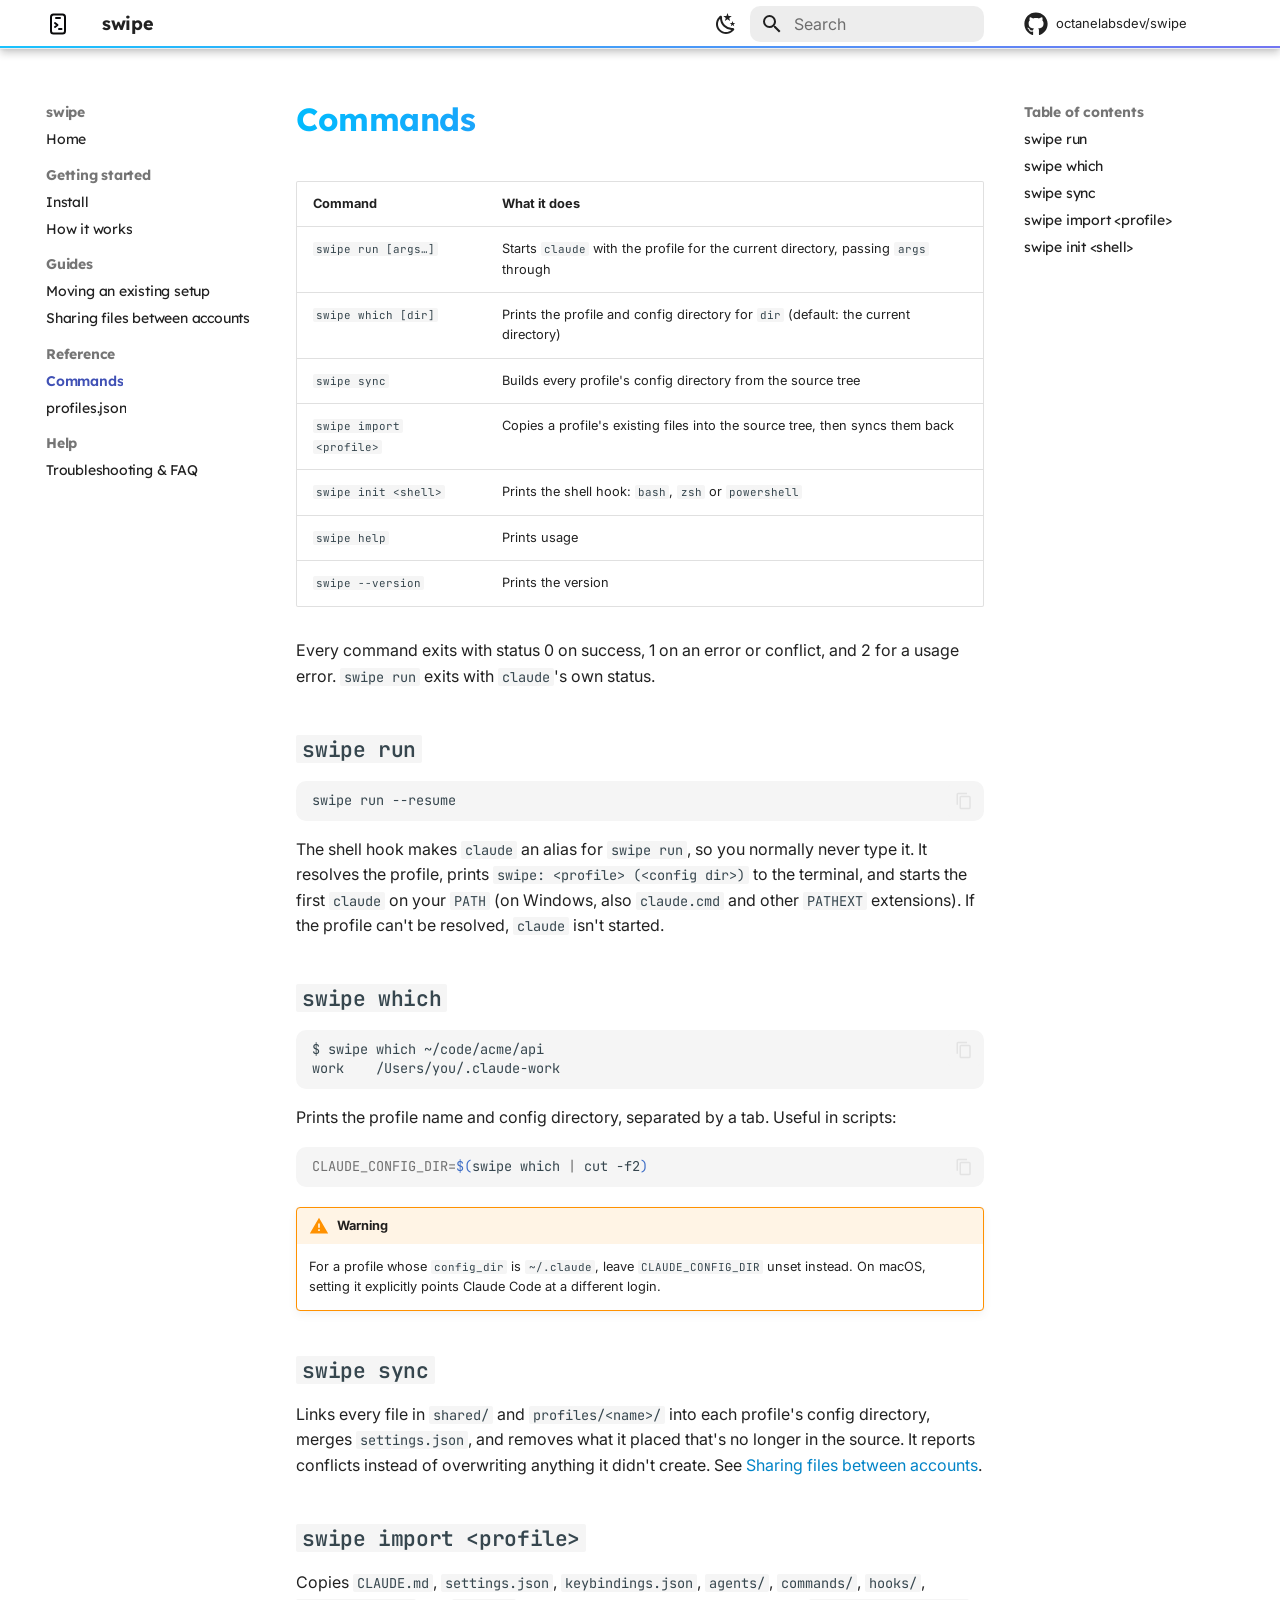
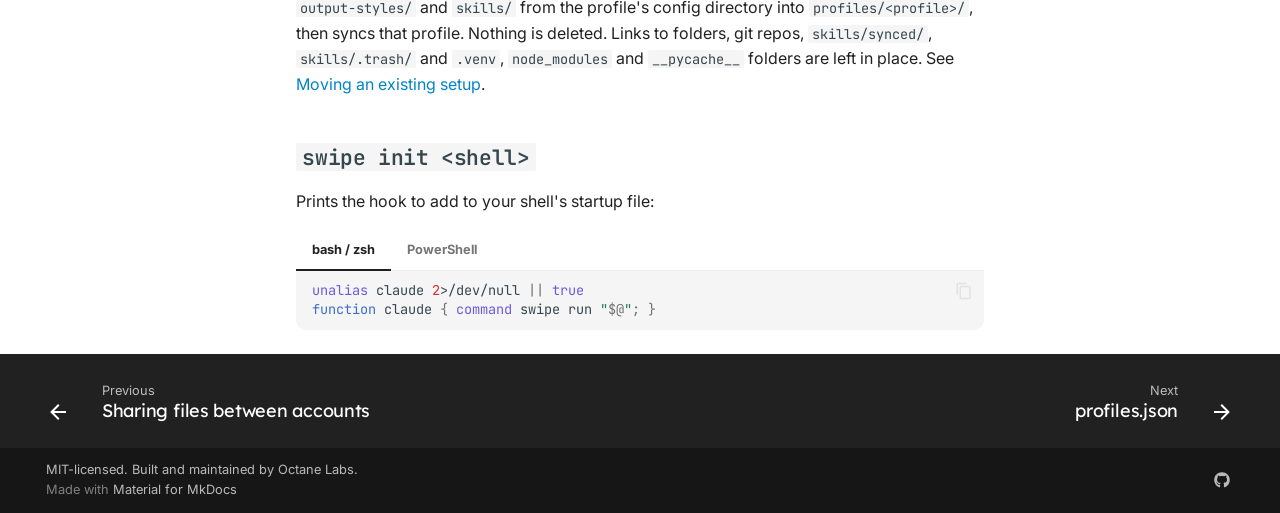
==== commands/index.html @ 8a5f4e54 "Deployed 5c23343 with MkDocs version: 1.6.1" ====
<!doctype html>
<html lang="en" class="no-js">
  <head>
    
      <meta charset="utf-8">
      <meta name="viewport" content="width=device-width,initial-scale=1">
      
        <meta name="description" content="Run Claude Code with the right account for every directory, and keep your commands, hooks and settings in one place. macOS, Linux and Windows.">
      
      
      
        <link rel="canonical" href="https://swipe.octanelabs.dev/commands/">
      
      
        <link rel="prev" href="../syncing/">
      
      
        <link rel="next" href="../configuration/">
      
      
        
      
      
      <link rel="icon" href="../assets/mark.svg">
      <meta name="generator" content="mkdocs-1.6.1, mkdocs-material-9.7.7">
    
    
      
        <title>Commands - swipe</title>
      
    
    
      <link rel="stylesheet" href="../assets/stylesheets/main.ec1eaa64.min.css">
      
        
        <link rel="stylesheet" href="../assets/stylesheets/palette.ab4e12ef.min.css">
      
      


    
    
      
    
    
      
        
        
        <link rel="preconnect" href="https://fonts.gstatic.com" crossorigin>
        <link rel="stylesheet" href="https://fonts.googleapis.com/css?family=Inter:300,300i,400,400i,700,700i%7CJetBrains+Mono:400,400i,700,700i&display=fallback">
        <style>:root{--md-text-font:"Inter";--md-code-font:"JetBrains Mono"}</style>
      
    
    
      <link rel="stylesheet" href="../stylesheets/syntax.css">
    
    <script>__md_scope=new URL("..",location),__md_hash=e=>[...e].reduce(((e,_)=>(e<<5)-e+_.charCodeAt(0)),0),__md_get=(e,_=localStorage,t=__md_scope)=>JSON.parse(_.getItem(t.pathname+"."+e)),__md_set=(e,_,t=localStorage,a=__md_scope)=>{try{t.setItem(a.pathname+"."+e,JSON.stringify(_))}catch(e){}}</script>
    
      

    
    
  </head>
  
  
    
    
      
    
    
    
    
    <body dir="ltr" data-md-color-scheme="default" data-md-color-primary="white" data-md-color-accent="cyan">
  
    
    <input class="md-toggle" data-md-toggle="drawer" type="checkbox" id="__drawer" autocomplete="off">
    <input class="md-toggle" data-md-toggle="search" type="checkbox" id="__search" autocomplete="off">
    <label class="md-overlay" for="__drawer"></label>
    <div data-md-component="skip">
      
        
        <a href="#commands" class="md-skip">
          Skip to content
        </a>
      
    </div>
    <div data-md-component="announce">
      
    </div>
    
    
      

  

<header class="md-header md-header--shadow" data-md-component="header">
  <nav class="md-header__inner md-grid" aria-label="Header">
    <a href=".." title="swipe" class="md-header__button md-logo" aria-label="swipe" data-md-component="logo">
      
  <img src="../assets/mark.svg" alt="logo">

    </a>
    <label class="md-header__button md-icon" for="__drawer">
      
      <svg xmlns="http://www.w3.org/2000/svg" viewBox="0 0 24 24"><path d="M3 6h18v2H3zm0 5h18v2H3zm0 5h18v2H3z"/></svg>
    </label>
    <div class="md-header__title" data-md-component="header-title">
      <div class="md-header__ellipsis">
        <div class="md-header__topic">
          <span class="md-ellipsis">
            swipe
          </span>
        </div>
        <div class="md-header__topic" data-md-component="header-topic">
          <span class="md-ellipsis">
            
              Commands
            
          </span>
        </div>
      </div>
    </div>
    
      
        <form class="md-header__option" data-md-component="palette">
  
    
    
    
    <input class="md-option" data-md-color-media="(prefers-color-scheme: light)" data-md-color-scheme="default" data-md-color-primary="white" data-md-color-accent="cyan"  aria-label="Switch to dark mode"  type="radio" name="__palette" id="__palette_0">
    
      <label class="md-header__button md-icon" title="Switch to dark mode" for="__palette_1" hidden>
        <svg xmlns="http://www.w3.org/2000/svg" viewBox="0 0 24 24"><path d="m17.75 4.09-2.53 1.94.91 3.06-2.63-1.81-2.63 1.81.91-3.06-2.53-1.94L12.44 4l1.06-3 1.06 3zm3.5 6.91-1.64 1.25.59 1.98-1.7-1.17-1.7 1.17.59-1.98L15.75 11l2.06-.05L18.5 9l.69 1.95zm-2.28 4.95c.83-.08 1.72 1.1 1.19 1.85-.32.45-.66.87-1.08 1.27C15.17 23 8.84 23 4.94 19.07c-3.91-3.9-3.91-10.24 0-14.14.4-.4.82-.76 1.27-1.08.75-.53 1.93.36 1.85 1.19-.27 2.86.69 5.83 2.89 8.02a9.96 9.96 0 0 0 8.02 2.89m-1.64 2.02a12.08 12.08 0 0 1-7.8-3.47c-2.17-2.19-3.33-5-3.49-7.82-2.81 3.14-2.7 7.96.31 10.98 3.02 3.01 7.84 3.12 10.98.31"/></svg>
      </label>
    
  
    
    
    
    <input class="md-option" data-md-color-media="(prefers-color-scheme: dark)" data-md-color-scheme="slate" data-md-color-primary="black" data-md-color-accent="cyan"  aria-label="Switch to light mode"  type="radio" name="__palette" id="__palette_1">
    
      <label class="md-header__button md-icon" title="Switch to light mode" for="__palette_0" hidden>
        <svg xmlns="http://www.w3.org/2000/svg" viewBox="0 0 24 24"><path d="M12 7a5 5 0 0 1 5 5 5 5 0 0 1-5 5 5 5 0 0 1-5-5 5 5 0 0 1 5-5m0 2a3 3 0 0 0-3 3 3 3 0 0 0 3 3 3 3 0 0 0 3-3 3 3 0 0 0-3-3m0-7 2.39 3.42C13.65 5.15 12.84 5 12 5s-1.65.15-2.39.42zM3.34 7l4.16-.35A7.2 7.2 0 0 0 5.94 8.5c-.44.74-.69 1.5-.83 2.29zm.02 10 1.76-3.77a7.131 7.131 0 0 0 2.38 4.14zM20.65 7l-1.77 3.79a7.02 7.02 0 0 0-2.38-4.15zm-.01 10-4.14.36c.59-.51 1.12-1.14 1.54-1.86.42-.73.69-1.5.83-2.29zM12 22l-2.41-3.44c.74.27 1.55.44 2.41.44.82 0 1.63-.17 2.37-.44z"/></svg>
      </label>
    
  
</form>
      
    
    
      <script>var palette=__md_get("__palette");if(palette&&palette.color){if("(prefers-color-scheme)"===palette.color.media){var media=matchMedia("(prefers-color-scheme: light)"),input=document.querySelector(media.matches?"[data-md-color-media='(prefers-color-scheme: light)']":"[data-md-color-media='(prefers-color-scheme: dark)']");palette.color.media=input.getAttribute("data-md-color-media"),palette.color.scheme=input.getAttribute("data-md-color-scheme"),palette.color.primary=input.getAttribute("data-md-color-primary"),palette.color.accent=input.getAttribute("data-md-color-accent")}for(var[key,value]of Object.entries(palette.color))document.body.setAttribute("data-md-color-"+key,value)}</script>
    
    
    
      
      
        <label class="md-header__button md-icon" for="__search">
          
          <svg xmlns="http://www.w3.org/2000/svg" viewBox="0 0 24 24"><path d="M9.5 3A6.5 6.5 0 0 1 16 9.5c0 1.61-.59 3.09-1.56 4.23l.27.27h.79l5 5-1.5 1.5-5-5v-.79l-.27-.27A6.52 6.52 0 0 1 9.5 16 6.5 6.5 0 0 1 3 9.5 6.5 6.5 0 0 1 9.5 3m0 2C7 5 5 7 5 9.5S7 14 9.5 14 14 12 14 9.5 12 5 9.5 5"/></svg>
        </label>
        <div class="md-search" data-md-component="search" role="dialog">
  <label class="md-search__overlay" for="__search"></label>
  <div class="md-search__inner" role="search">
    <form class="md-search__form" name="search">
      <input type="text" class="md-search__input" name="query" aria-label="Search" placeholder="Search" autocapitalize="off" autocorrect="off" autocomplete="off" spellcheck="false" data-md-component="search-query" required>
      <label class="md-search__icon md-icon" for="__search">
        
        <svg xmlns="http://www.w3.org/2000/svg" viewBox="0 0 24 24"><path d="M9.5 3A6.5 6.5 0 0 1 16 9.5c0 1.61-.59 3.09-1.56 4.23l.27.27h.79l5 5-1.5 1.5-5-5v-.79l-.27-.27A6.52 6.52 0 0 1 9.5 16 6.5 6.5 0 0 1 3 9.5 6.5 6.5 0 0 1 9.5 3m0 2C7 5 5 7 5 9.5S7 14 9.5 14 14 12 14 9.5 12 5 9.5 5"/></svg>
        
        <svg xmlns="http://www.w3.org/2000/svg" viewBox="0 0 24 24"><path d="M20 11v2H8l5.5 5.5-1.42 1.42L4.16 12l7.92-7.92L13.5 5.5 8 11z"/></svg>
      </label>
      <nav class="md-search__options" aria-label="Search">
        
        <button type="reset" class="md-search__icon md-icon" title="Clear" aria-label="Clear" tabindex="-1">
          
          <svg xmlns="http://www.w3.org/2000/svg" viewBox="0 0 24 24"><path d="M19 6.41 17.59 5 12 10.59 6.41 5 5 6.41 10.59 12 5 17.59 6.41 19 12 13.41 17.59 19 19 17.59 13.41 12z"/></svg>
        </button>
      </nav>
      
        <div class="md-search__suggest" data-md-component="search-suggest"></div>
      
    </form>
    <div class="md-search__output">
      <div class="md-search__scrollwrap" tabindex="0" data-md-scrollfix>
        <div class="md-search-result" data-md-component="search-result">
          <div class="md-search-result__meta">
            Initializing search
          </div>
          <ol class="md-search-result__list" role="presentation"></ol>
        </div>
      </div>
    </div>
  </div>
</div>
      
    
    
      <div class="md-header__source">
        <a href="https://github.com/octanelabsdev/swipe" title="Go to repository" class="md-source" data-md-component="source">
  <div class="md-source__icon md-icon">
    
    <svg xmlns="http://www.w3.org/2000/svg" viewBox="0 0 512 512"><!--! Font Awesome Free 7.1.0 by @fontawesome - https://fontawesome.com License - https://fontawesome.com/license/free (Icons: CC BY 4.0, Fonts: SIL OFL 1.1, Code: MIT License) Copyright 2025 Fonticons, Inc.--><path d="M173.9 397.4c0 2-2.3 3.6-5.2 3.6-3.3.3-5.6-1.3-5.6-3.6 0-2 2.3-3.6 5.2-3.6 3-.3 5.6 1.3 5.6 3.6m-31.1-4.5c-.7 2 1.3 4.3 4.3 4.9 2.6 1 5.6 0 6.2-2s-1.3-4.3-4.3-5.2c-2.6-.7-5.5.3-6.2 2.3m44.2-1.7c-2.9.7-4.9 2.6-4.6 4.9.3 2 2.9 3.3 5.9 2.6 2.9-.7 4.9-2.6 4.6-4.6-.3-1.9-3-3.2-5.9-2.9M252.8 8C114.1 8 8 113.3 8 252c0 110.9 69.8 205.8 169.5 239.2 12.8 2.3 17.3-5.6 17.3-12.1 0-6.2-.3-40.4-.3-61.4 0 0-70 15-84.7-29.8 0 0-11.4-29.1-27.8-36.6 0 0-22.9-15.7 1.6-15.4 0 0 24.9 2 38.6 25.8 21.9 38.6 58.6 27.5 72.9 20.9 2.3-16 8.8-27.1 16-33.7-55.9-6.2-112.3-14.3-112.3-110.5 0-27.5 7.6-41.3 23.6-58.9-2.6-6.5-11.1-33.3 2.6-67.9 20.9-6.5 69 27 69 27 20-5.6 41.5-8.5 62.8-8.5s42.8 2.9 62.8 8.5c0 0 48.1-33.6 69-27 13.7 34.7 5.2 61.4 2.6 67.9 16 17.7 25.8 31.5 25.8 58.9 0 96.5-58.9 104.2-114.8 110.5 9.2 7.9 17 22.9 17 46.4 0 33.7-.3 75.4-.3 83.6 0 6.5 4.6 14.4 17.3 12.1C436.2 457.8 504 362.9 504 252 504 113.3 391.5 8 252.8 8M105.2 352.9c-1.3 1-1 3.3.7 5.2 1.6 1.6 3.9 2.3 5.2 1 1.3-1 1-3.3-.7-5.2-1.6-1.6-3.9-2.3-5.2-1m-10.8-8.1c-.7 1.3.3 2.9 2.3 3.9 1.6 1 3.6.7 4.3-.7.7-1.3-.3-2.9-2.3-3.9-2-.6-3.6-.3-4.3.7m32.4 35.6c-1.6 1.3-1 4.3 1.3 6.2 2.3 2.3 5.2 2.6 6.5 1 1.3-1.3.7-4.3-1.3-6.2-2.2-2.3-5.2-2.6-6.5-1m-11.4-14.7c-1.6 1-1.6 3.6 0 5.9s4.3 3.3 5.6 2.3c1.6-1.3 1.6-3.9 0-6.2-1.4-2.3-4-3.3-5.6-2"/></svg>
  </div>
  <div class="md-source__repository">
    octanelabsdev/swipe
  </div>
</a>
      </div>
    
  </nav>
  
</header>
    
    <div class="md-container" data-md-component="container">
      
      
        
          
        
      
      <main class="md-main" data-md-component="main">
        <div class="md-main__inner md-grid">
          
            
              
              <div class="md-sidebar md-sidebar--primary" data-md-component="sidebar" data-md-type="navigation" >
                <div class="md-sidebar__scrollwrap">
                  <div class="md-sidebar__inner">
                    



<nav class="md-nav md-nav--primary" aria-label="Navigation" data-md-level="0">
  <label class="md-nav__title" for="__drawer">
    <a href=".." title="swipe" class="md-nav__button md-logo" aria-label="swipe" data-md-component="logo">
      
  <img src="../assets/mark.svg" alt="logo">

    </a>
    swipe
  </label>
  
    <div class="md-nav__source">
      <a href="https://github.com/octanelabsdev/swipe" title="Go to repository" class="md-source" data-md-component="source">
  <div class="md-source__icon md-icon">
    
    <svg xmlns="http://www.w3.org/2000/svg" viewBox="0 0 512 512"><!--! Font Awesome Free 7.1.0 by @fontawesome - https://fontawesome.com License - https://fontawesome.com/license/free (Icons: CC BY 4.0, Fonts: SIL OFL 1.1, Code: MIT License) Copyright 2025 Fonticons, Inc.--><path d="M173.9 397.4c0 2-2.3 3.6-5.2 3.6-3.3.3-5.6-1.3-5.6-3.6 0-2 2.3-3.6 5.2-3.6 3-.3 5.6 1.3 5.6 3.6m-31.1-4.5c-.7 2 1.3 4.3 4.3 4.9 2.6 1 5.6 0 6.2-2s-1.3-4.3-4.3-5.2c-2.6-.7-5.5.3-6.2 2.3m44.2-1.7c-2.9.7-4.9 2.6-4.6 4.9.3 2 2.9 3.3 5.9 2.6 2.9-.7 4.9-2.6 4.6-4.6-.3-1.9-3-3.2-5.9-2.9M252.8 8C114.1 8 8 113.3 8 252c0 110.9 69.8 205.8 169.5 239.2 12.8 2.3 17.3-5.6 17.3-12.1 0-6.2-.3-40.4-.3-61.4 0 0-70 15-84.7-29.8 0 0-11.4-29.1-27.8-36.6 0 0-22.9-15.7 1.6-15.4 0 0 24.9 2 38.6 25.8 21.9 38.6 58.6 27.5 72.9 20.9 2.3-16 8.8-27.1 16-33.7-55.9-6.2-112.3-14.3-112.3-110.5 0-27.5 7.6-41.3 23.6-58.9-2.6-6.5-11.1-33.3 2.6-67.9 20.9-6.5 69 27 69 27 20-5.6 41.5-8.5 62.8-8.5s42.8 2.9 62.8 8.5c0 0 48.1-33.6 69-27 13.7 34.7 5.2 61.4 2.6 67.9 16 17.7 25.8 31.5 25.8 58.9 0 96.5-58.9 104.2-114.8 110.5 9.2 7.9 17 22.9 17 46.4 0 33.7-.3 75.4-.3 83.6 0 6.5 4.6 14.4 17.3 12.1C436.2 457.8 504 362.9 504 252 504 113.3 391.5 8 252.8 8M105.2 352.9c-1.3 1-1 3.3.7 5.2 1.6 1.6 3.9 2.3 5.2 1 1.3-1 1-3.3-.7-5.2-1.6-1.6-3.9-2.3-5.2-1m-10.8-8.1c-.7 1.3.3 2.9 2.3 3.9 1.6 1 3.6.7 4.3-.7.7-1.3-.3-2.9-2.3-3.9-2-.6-3.6-.3-4.3.7m32.4 35.6c-1.6 1.3-1 4.3 1.3 6.2 2.3 2.3 5.2 2.6 6.5 1 1.3-1.3.7-4.3-1.3-6.2-2.2-2.3-5.2-2.6-6.5-1m-11.4-14.7c-1.6 1-1.6 3.6 0 5.9s4.3 3.3 5.6 2.3c1.6-1.3 1.6-3.9 0-6.2-1.4-2.3-4-3.3-5.6-2"/></svg>
  </div>
  <div class="md-source__repository">
    octanelabsdev/swipe
  </div>
</a>
    </div>
  
  <ul class="md-nav__list" data-md-scrollfix>
    
      
      
  
  
  
  
    <li class="md-nav__item">
      <a href=".." class="md-nav__link">
        
  
  
  <span class="md-ellipsis">
    
  
    Home
  

    
  </span>
  
  

      </a>
    </li>
  

    
      
      
  
  
  
  
    
    
    
    
      
        
        
      
    
    
    <li class="md-nav__item md-nav__item--section md-nav__item--nested">
      
        
        
        <input class="md-nav__toggle md-toggle " type="checkbox" id="__nav_2" >
        
          
          <label class="md-nav__link" for="__nav_2" id="__nav_2_label" tabindex="">
            
  
  
  <span class="md-ellipsis">
    
  
    Getting started
  

    
  </span>
  
  

            <span class="md-nav__icon md-icon"></span>
          </label>
        
        <nav class="md-nav" data-md-level="1" aria-labelledby="__nav_2_label" aria-expanded="false">
          <label class="md-nav__title" for="__nav_2">
            <span class="md-nav__icon md-icon"></span>
            
  
    Getting started
  

          </label>
          <ul class="md-nav__list" data-md-scrollfix>
            
              
                
  
  
  
  
    <li class="md-nav__item">
      <a href="../install/" class="md-nav__link">
        
  
  
  <span class="md-ellipsis">
    
  
    Install
  

    
  </span>
  
  

      </a>
    </li>
  

              
            
              
                
  
  
  
  
    <li class="md-nav__item">
      <a href="../concepts/" class="md-nav__link">
        
  
  
  <span class="md-ellipsis">
    
  
    How it works
  

    
  </span>
  
  

      </a>
    </li>
  

              
            
          </ul>
        </nav>
      
    </li>
  

    
      
      
  
  
  
  
    
    
    
    
      
        
        
      
    
    
    <li class="md-nav__item md-nav__item--section md-nav__item--nested">
      
        
        
        <input class="md-nav__toggle md-toggle " type="checkbox" id="__nav_3" >
        
          
          <label class="md-nav__link" for="__nav_3" id="__nav_3_label" tabindex="">
            
  
  
  <span class="md-ellipsis">
    
  
    Guides
  

    
  </span>
  
  

            <span class="md-nav__icon md-icon"></span>
          </label>
        
        <nav class="md-nav" data-md-level="1" aria-labelledby="__nav_3_label" aria-expanded="false">
          <label class="md-nav__title" for="__nav_3">
            <span class="md-nav__icon md-icon"></span>
            
  
    Guides
  

          </label>
          <ul class="md-nav__list" data-md-scrollfix>
            
              
                
  
  
  
  
    <li class="md-nav__item">
      <a href="../migrating/" class="md-nav__link">
        
  
  
  <span class="md-ellipsis">
    
  
    Moving an existing setup
  

    
  </span>
  
  

      </a>
    </li>
  

              
            
              
                
  
  
  
  
    <li class="md-nav__item">
      <a href="../syncing/" class="md-nav__link">
        
  
  
  <span class="md-ellipsis">
    
  
    Sharing files between accounts
  

    
  </span>
  
  

      </a>
    </li>
  

              
            
          </ul>
        </nav>
      
    </li>
  

    
      
      
  
  
    
  
  
  
    
    
    
    
      
        
        
      
    
    
    <li class="md-nav__item md-nav__item--active md-nav__item--section md-nav__item--nested">
      
        
        
        <input class="md-nav__toggle md-toggle " type="checkbox" id="__nav_4" checked>
        
          
          <label class="md-nav__link" for="__nav_4" id="__nav_4_label" tabindex="">
            
  
  
  <span class="md-ellipsis">
    
  
    Reference
  

    
  </span>
  
  

            <span class="md-nav__icon md-icon"></span>
          </label>
        
        <nav class="md-nav" data-md-level="1" aria-labelledby="__nav_4_label" aria-expanded="true">
          <label class="md-nav__title" for="__nav_4">
            <span class="md-nav__icon md-icon"></span>
            
  
    Reference
  

          </label>
          <ul class="md-nav__list" data-md-scrollfix>
            
              
                
  
  
    
  
  
  
    <li class="md-nav__item md-nav__item--active">
      
      <input class="md-nav__toggle md-toggle" type="checkbox" id="__toc">
      
      
        
      
      
        <label class="md-nav__link md-nav__link--active" for="__toc">
          
  
  
  <span class="md-ellipsis">
    
  
    Commands
  

    
  </span>
  
  

          <span class="md-nav__icon md-icon"></span>
        </label>
      
      <a href="./" class="md-nav__link md-nav__link--active">
        
  
  
  <span class="md-ellipsis">
    
  
    Commands
  

    
  </span>
  
  

      </a>
      
        

<nav class="md-nav md-nav--secondary" aria-label="Table of contents">
  
  
  
    
  
  
    <label class="md-nav__title" for="__toc">
      <span class="md-nav__icon md-icon"></span>
      Table of contents
    </label>
    <ul class="md-nav__list" data-md-component="toc" data-md-scrollfix>
      
        <li class="md-nav__item">
  <a href="#swipe-run" class="md-nav__link">
    <span class="md-ellipsis">
      
        swipe run
      
    </span>
  </a>
  
</li>
      
        <li class="md-nav__item">
  <a href="#swipe-which" class="md-nav__link">
    <span class="md-ellipsis">
      
        swipe which
      
    </span>
  </a>
  
</li>
      
        <li class="md-nav__item">
  <a href="#swipe-sync" class="md-nav__link">
    <span class="md-ellipsis">
      
        swipe sync
      
    </span>
  </a>
  
</li>
      
        <li class="md-nav__item">
  <a href="#swipe-import-profile" class="md-nav__link">
    <span class="md-ellipsis">
      
        swipe import &lt;profile&gt;
      
    </span>
  </a>
  
</li>
      
        <li class="md-nav__item">
  <a href="#swipe-init-shell" class="md-nav__link">
    <span class="md-ellipsis">
      
        swipe init &lt;shell&gt;
      
    </span>
  </a>
  
</li>
      
    </ul>
  
</nav>
      
    </li>
  

              
            
              
                
  
  
  
  
    <li class="md-nav__item">
      <a href="../configuration/" class="md-nav__link">
        
  
  
  <span class="md-ellipsis">
    
  
    profiles.json
  

    
  </span>
  
  

      </a>
    </li>
  

              
            
          </ul>
        </nav>
      
    </li>
  

    
      
      
  
  
  
  
    
    
    
    
      
        
        
      
    
    
    <li class="md-nav__item md-nav__item--section md-nav__item--nested">
      
        
        
        <input class="md-nav__toggle md-toggle " type="checkbox" id="__nav_5" >
        
          
          <label class="md-nav__link" for="__nav_5" id="__nav_5_label" tabindex="">
            
  
  
  <span class="md-ellipsis">
    
  
    Help
  

    
  </span>
  
  

            <span class="md-nav__icon md-icon"></span>
          </label>
        
        <nav class="md-nav" data-md-level="1" aria-labelledby="__nav_5_label" aria-expanded="false">
          <label class="md-nav__title" for="__nav_5">
            <span class="md-nav__icon md-icon"></span>
            
  
    Help
  

          </label>
          <ul class="md-nav__list" data-md-scrollfix>
            
              
                
  
  
  
  
    <li class="md-nav__item">
      <a href="../troubleshooting/" class="md-nav__link">
        
  
  
  <span class="md-ellipsis">
    
  
    Troubleshooting & FAQ
  

    
  </span>
  
  

      </a>
    </li>
  

              
            
          </ul>
        </nav>
      
    </li>
  

    
  </ul>
</nav>
                  </div>
                </div>
              </div>
            
            
              
              <div class="md-sidebar md-sidebar--secondary" data-md-component="sidebar" data-md-type="toc" >
                <div class="md-sidebar__scrollwrap">
                  <div class="md-sidebar__inner">
                    

<nav class="md-nav md-nav--secondary" aria-label="Table of contents">
  
  
  
    
  
  
    <label class="md-nav__title" for="__toc">
      <span class="md-nav__icon md-icon"></span>
      Table of contents
    </label>
    <ul class="md-nav__list" data-md-component="toc" data-md-scrollfix>
      
        <li class="md-nav__item">
  <a href="#swipe-run" class="md-nav__link">
    <span class="md-ellipsis">
      
        swipe run
      
    </span>
  </a>
  
</li>
      
        <li class="md-nav__item">
  <a href="#swipe-which" class="md-nav__link">
    <span class="md-ellipsis">
      
        swipe which
      
    </span>
  </a>
  
</li>
      
        <li class="md-nav__item">
  <a href="#swipe-sync" class="md-nav__link">
    <span class="md-ellipsis">
      
        swipe sync
      
    </span>
  </a>
  
</li>
      
        <li class="md-nav__item">
  <a href="#swipe-import-profile" class="md-nav__link">
    <span class="md-ellipsis">
      
        swipe import &lt;profile&gt;
      
    </span>
  </a>
  
</li>
      
        <li class="md-nav__item">
  <a href="#swipe-init-shell" class="md-nav__link">
    <span class="md-ellipsis">
      
        swipe init &lt;shell&gt;
      
    </span>
  </a>
  
</li>
      
    </ul>
  
</nav>
                  </div>
                </div>
              </div>
            
          
          
            <div class="md-content" data-md-component="content">
              
              <article class="md-content__inner md-typeset">
                
                  


  
  


<h1 id="commands">Commands<a class="headerlink" href="#commands" title="Permanent link">&para;</a></h1>
<table>
<thead>
<tr>
<th>Command</th>
<th>What it does</th>
</tr>
</thead>
<tbody>
<tr>
<td><code>swipe run [args…]</code></td>
<td>Starts <code>claude</code> with the profile for the current directory, passing <code>args</code> through</td>
</tr>
<tr>
<td><code>swipe which [dir]</code></td>
<td>Prints the profile and config directory for <code>dir</code> (default: the current directory)</td>
</tr>
<tr>
<td><code>swipe sync</code></td>
<td>Builds every profile's config directory from the source tree</td>
</tr>
<tr>
<td><code>swipe import &lt;profile&gt;</code></td>
<td>Copies a profile's existing files into the source tree, then syncs them back</td>
</tr>
<tr>
<td><code>swipe init &lt;shell&gt;</code></td>
<td>Prints the shell hook: <code>bash</code>, <code>zsh</code> or <code>powershell</code></td>
</tr>
<tr>
<td><code>swipe help</code></td>
<td>Prints usage</td>
</tr>
<tr>
<td><code>swipe --version</code></td>
<td>Prints the version</td>
</tr>
</tbody>
</table>
<p>Every command exits with status 0 on success, 1 on an error or conflict, and 2 for a usage error.
<code>swipe run</code> exits with <code>claude</code>'s own status.</p>
<h2 id="swipe-run"><code>swipe run</code><a class="headerlink" href="#swipe-run" title="Permanent link">&para;</a></h2>
<div class="highlight"><pre><span></span><code><a id="__codelineno-0-1" name="__codelineno-0-1" href="#__codelineno-0-1"></a>swipe<span class="w"> </span>run<span class="w"> </span>--resume
</code></pre></div>
<p>The shell hook makes <code>claude</code> an alias for <code>swipe run</code>, so you normally never type it. It resolves
the profile, prints <code>swipe: &lt;profile&gt; (&lt;config dir&gt;)</code> to the terminal, and starts the first
<code>claude</code> on your <code>PATH</code> (on Windows, also <code>claude.cmd</code> and other <code>PATHEXT</code> extensions). If the
profile can't be resolved, <code>claude</code> isn't started.</p>
<h2 id="swipe-which"><code>swipe which</code><a class="headerlink" href="#swipe-which" title="Permanent link">&para;</a></h2>
<div class="highlight"><pre><span></span><code><a id="__codelineno-1-1" name="__codelineno-1-1" href="#__codelineno-1-1"></a>$<span class="w"> </span>swipe<span class="w"> </span>which<span class="w"> </span>~/code/acme/api
<a id="__codelineno-1-2" name="__codelineno-1-2" href="#__codelineno-1-2"></a>work<span class="w">    </span>/Users/you/.claude-work
</code></pre></div>
<p>Prints the profile name and config directory, separated by a tab. Useful in scripts:</p>
<div class="highlight"><pre><span></span><code><a id="__codelineno-2-1" name="__codelineno-2-1" href="#__codelineno-2-1"></a><span class="nv">CLAUDE_CONFIG_DIR</span><span class="o">=</span><span class="k">$(</span>swipe<span class="w"> </span>which<span class="w"> </span><span class="p">|</span><span class="w"> </span>cut<span class="w"> </span>-f2<span class="k">)</span>
</code></pre></div>
<div class="admonition warning">
<p class="admonition-title">Warning</p>
<p>For a profile whose <code>config_dir</code> is <code>~/.claude</code>, leave <code>CLAUDE_CONFIG_DIR</code> unset instead. On
macOS, setting it explicitly points Claude Code at a different login.</p>
</div>
<h2 id="swipe-sync"><code>swipe sync</code><a class="headerlink" href="#swipe-sync" title="Permanent link">&para;</a></h2>
<p>Links every file in <code>shared/</code> and <code>profiles/&lt;name&gt;/</code> into each profile's config directory, merges
<code>settings.json</code>, and removes what it placed that's no longer in the source. It reports conflicts
instead of overwriting anything it didn't create. See <a href="../syncing/">Sharing files between accounts</a>.</p>
<h2 id="swipe-import-profile"><code>swipe import &lt;profile&gt;</code><a class="headerlink" href="#swipe-import-profile" title="Permanent link">&para;</a></h2>
<p>Copies <code>CLAUDE.md</code>, <code>settings.json</code>, <code>keybindings.json</code>, <code>agents/</code>, <code>commands/</code>, <code>hooks/</code>,
<code>output-styles/</code> and <code>skills/</code> from the profile's config directory into <code>profiles/&lt;profile&gt;/</code>, then
syncs that profile. Nothing is deleted. Links to folders, git repos, <code>skills/synced/</code>,
<code>skills/.trash/</code> and <code>.venv</code>, <code>node_modules</code> and <code>__pycache__</code> folders are left in place. See
<a href="../migrating/">Moving an existing setup</a>.</p>
<h2 id="swipe-init-shell"><code>swipe init &lt;shell&gt;</code><a class="headerlink" href="#swipe-init-shell" title="Permanent link">&para;</a></h2>
<p>Prints the hook to add to your shell's startup file:</p>
<div class="tabbed-set tabbed-alternate" data-tabs="1:2"><input checked="checked" id="__tabbed_1_1" name="__tabbed_1" type="radio" /><input id="__tabbed_1_2" name="__tabbed_1" type="radio" /><div class="tabbed-labels"><label for="__tabbed_1_1">bash / zsh</label><label for="__tabbed_1_2">PowerShell</label></div>
<div class="tabbed-content">
<div class="tabbed-block">
<div class="highlight"><pre><span></span><code><a id="__codelineno-3-1" name="__codelineno-3-1" href="#__codelineno-3-1"></a><span class="nb">unalias</span><span class="w"> </span>claude<span class="w"> </span><span class="m">2</span>&gt;/dev/null<span class="w"> </span><span class="o">||</span><span class="w"> </span><span class="nb">true</span>
<a id="__codelineno-3-2" name="__codelineno-3-2" href="#__codelineno-3-2"></a><span class="k">function</span><span class="w"> </span>claude<span class="w"> </span><span class="o">{</span><span class="w"> </span><span class="nb">command</span><span class="w"> </span>swipe<span class="w"> </span>run<span class="w"> </span><span class="s2">"</span><span class="nv">$@</span><span class="s2">"</span><span class="p">;</span><span class="w"> </span><span class="o">}</span>
</code></pre></div>
</div>
<div class="tabbed-block">
<div class="highlight"><pre><span></span><code><a id="__codelineno-4-1" name="__codelineno-4-1" href="#__codelineno-4-1"></a><span class="nb">Remove-Item</span> <span class="k">Alias</span><span class="p">:</span><span class="n">claude</span> <span class="n">-ErrorAction</span> <span class="n">SilentlyContinue</span>
<a id="__codelineno-4-2" name="__codelineno-4-2" href="#__codelineno-4-2"></a><span class="k">function</span> <span class="n">claude</span> <span class="p">{</span> <span class="n">swipe</span> <span class="n">run</span> <span class="nv">@args</span> <span class="p">}</span>
</code></pre></div>
</div>
</div>
</div>












                
              </article>
            </div>
          
          
  <script>var tabs=__md_get("__tabs");if(Array.isArray(tabs))e:for(var set of document.querySelectorAll(".tabbed-set")){var labels=set.querySelector(".tabbed-labels");for(var tab of tabs)for(var label of labels.getElementsByTagName("label"))if(label.innerText.trim()===tab){var input=document.getElementById(label.htmlFor);input.checked=!0;continue e}}</script>

<script>var target=document.getElementById(location.hash.slice(1));target&&target.name&&(target.checked=target.name.startsWith("__tabbed_"))</script>
        </div>
        
          <button type="button" class="md-top md-icon" data-md-component="top" hidden>
  
  <svg xmlns="http://www.w3.org/2000/svg" viewBox="0 0 24 24"><path d="M13 20h-2V8l-5.5 5.5-1.42-1.42L12 4.16l7.92 7.92-1.42 1.42L13 8z"/></svg>
  Back to top
</button>
        
      </main>
      
        <footer class="md-footer">
  
    
      
      <nav class="md-footer__inner md-grid" aria-label="Footer" >
        
          
          <a href="../syncing/" class="md-footer__link md-footer__link--prev" aria-label="Previous: Sharing files between accounts">
            <div class="md-footer__button md-icon">
              
              <svg xmlns="http://www.w3.org/2000/svg" viewBox="0 0 24 24"><path d="M20 11v2H8l5.5 5.5-1.42 1.42L4.16 12l7.92-7.92L13.5 5.5 8 11z"/></svg>
            </div>
            <div class="md-footer__title">
              <span class="md-footer__direction">
                Previous
              </span>
              <div class="md-ellipsis">
                Sharing files between accounts
              </div>
            </div>
          </a>
        
        
          
          <a href="../configuration/" class="md-footer__link md-footer__link--next" aria-label="Next: profiles.json">
            <div class="md-footer__title">
              <span class="md-footer__direction">
                Next
              </span>
              <div class="md-ellipsis">
                profiles.json
              </div>
            </div>
            <div class="md-footer__button md-icon">
              
              <svg xmlns="http://www.w3.org/2000/svg" viewBox="0 0 24 24"><path d="M4 11v2h12l-5.5 5.5 1.42 1.42L19.84 12l-7.92-7.92L10.5 5.5 16 11z"/></svg>
            </div>
          </a>
        
      </nav>
    
  
  <div class="md-footer-meta md-typeset">
    <div class="md-footer-meta__inner md-grid">
      <div class="md-copyright">
  
    <div class="md-copyright__highlight">
      MIT-licensed. Built and maintained by Octane Labs.
    </div>
  
  
    Made with
    <a href="https://squidfunk.github.io/mkdocs-material/" target="_blank" rel="noopener">
      Material for MkDocs
    </a>
  
</div>
      
        
<div class="md-social">
  
    
    
    
    
      
      
    
    <a href="https://github.com/octanelabsdev/swipe" target="_blank" rel="noopener" title="github.com" class="md-social__link">
      <svg xmlns="http://www.w3.org/2000/svg" viewBox="0 0 512 512"><!--! Font Awesome Free 7.1.0 by @fontawesome - https://fontawesome.com License - https://fontawesome.com/license/free (Icons: CC BY 4.0, Fonts: SIL OFL 1.1, Code: MIT License) Copyright 2025 Fonticons, Inc.--><path d="M173.9 397.4c0 2-2.3 3.6-5.2 3.6-3.3.3-5.6-1.3-5.6-3.6 0-2 2.3-3.6 5.2-3.6 3-.3 5.6 1.3 5.6 3.6m-31.1-4.5c-.7 2 1.3 4.3 4.3 4.9 2.6 1 5.6 0 6.2-2s-1.3-4.3-4.3-5.2c-2.6-.7-5.5.3-6.2 2.3m44.2-1.7c-2.9.7-4.9 2.6-4.6 4.9.3 2 2.9 3.3 5.9 2.6 2.9-.7 4.9-2.6 4.6-4.6-.3-1.9-3-3.2-5.9-2.9M252.8 8C114.1 8 8 113.3 8 252c0 110.9 69.8 205.8 169.5 239.2 12.8 2.3 17.3-5.6 17.3-12.1 0-6.2-.3-40.4-.3-61.4 0 0-70 15-84.7-29.8 0 0-11.4-29.1-27.8-36.6 0 0-22.9-15.7 1.6-15.4 0 0 24.9 2 38.6 25.8 21.9 38.6 58.6 27.5 72.9 20.9 2.3-16 8.8-27.1 16-33.7-55.9-6.2-112.3-14.3-112.3-110.5 0-27.5 7.6-41.3 23.6-58.9-2.6-6.5-11.1-33.3 2.6-67.9 20.9-6.5 69 27 69 27 20-5.6 41.5-8.5 62.8-8.5s42.8 2.9 62.8 8.5c0 0 48.1-33.6 69-27 13.7 34.7 5.2 61.4 2.6 67.9 16 17.7 25.8 31.5 25.8 58.9 0 96.5-58.9 104.2-114.8 110.5 9.2 7.9 17 22.9 17 46.4 0 33.7-.3 75.4-.3 83.6 0 6.5 4.6 14.4 17.3 12.1C436.2 457.8 504 362.9 504 252 504 113.3 391.5 8 252.8 8M105.2 352.9c-1.3 1-1 3.3.7 5.2 1.6 1.6 3.9 2.3 5.2 1 1.3-1 1-3.3-.7-5.2-1.6-1.6-3.9-2.3-5.2-1m-10.8-8.1c-.7 1.3.3 2.9 2.3 3.9 1.6 1 3.6.7 4.3-.7.7-1.3-.3-2.9-2.3-3.9-2-.6-3.6-.3-4.3.7m32.4 35.6c-1.6 1.3-1 4.3 1.3 6.2 2.3 2.3 5.2 2.6 6.5 1 1.3-1.3.7-4.3-1.3-6.2-2.2-2.3-5.2-2.6-6.5-1m-11.4-14.7c-1.6 1-1.6 3.6 0 5.9s4.3 3.3 5.6 2.3c1.6-1.3 1.6-3.9 0-6.2-1.4-2.3-4-3.3-5.6-2"/></svg>
    </a>
  
</div>
      
    </div>
  </div>
</footer>
      
    </div>
    <div class="md-dialog" data-md-component="dialog">
      <div class="md-dialog__inner md-typeset"></div>
    </div>
    
    
    
      
      
      <script id="__config" type="application/json">{"annotate": null, "base": "..", "features": ["navigation.instant", "navigation.tracking", "navigation.top", "navigation.sections", "navigation.footer", "toc.follow", "search.suggest", "search.highlight", "content.code.copy", "content.tabs.link"], "search": "../assets/javascripts/workers/search.2c215733.min.js", "tags": null, "translations": {"clipboard.copied": "Copied to clipboard", "clipboard.copy": "Copy to clipboard", "search.result.more.one": "1 more on this page", "search.result.more.other": "# more on this page", "search.result.none": "No matching documents", "search.result.one": "1 matching document", "search.result.other": "# matching documents", "search.result.placeholder": "Type to start searching", "search.result.term.missing": "Missing", "select.version": "Select version"}, "version": null}</script>
    
    
      <script src="../assets/javascripts/bundle.d7400e89.min.js"></script>
      
    
  </body>
</html>
---- assets/stylesheets/main.ec1eaa64.min.css ----
@charset "UTF-8";html{-webkit-text-size-adjust:none;-moz-text-size-adjust:none;text-size-adjust:none;box-sizing:border-box}*,:after,:before{box-sizing:inherit}@media (prefers-reduced-motion){*,:after,:before{transition:none!important}}body{margin:0}a,button,input,label{-webkit-tap-highlight-color:transparent}a{color:inherit;text-decoration:none}hr{border:0;box-sizing:initial;display:block;height:.05rem;overflow:visible;padding:0}small{font-size:80%}sub,sup{line-height:1em}img{border-style:none}table{border-collapse:initial;border-spacing:0}td,th{font-weight:400;vertical-align:top}button{background:#0000;border:0;font-family:inherit;font-size:inherit;margin:0;padding:0}input{border:0;outline:none}:root{--md-primary-fg-color:#4051b5;--md-primary-fg-color--light:#5d6cc0;--md-primary-fg-color--dark:#303fa1;--md-primary-bg-color:#fff;--md-primary-bg-color--light:#ffffffb3;--md-accent-fg-color:#526cfe;--md-accent-fg-color--transparent:#526cfe1a;--md-accent-bg-color:#fff;--md-accent-bg-color--light:#ffffffb3}[data-md-color-scheme=default]{color-scheme:light}[data-md-color-scheme=default] img[src$="#gh-dark-mode-only"],[data-md-color-scheme=default] img[src$="#only-dark"]{display:none}:root,[data-md-color-scheme=default]{--md-hue:225deg;--md-default-fg-color:#000000de;--md-default-fg-color--light:#0000008a;--md-default-fg-color--lighter:#00000052;--md-default-fg-color--lightest:#00000012;--md-default-bg-color:#fff;--md-default-bg-color--light:#ffffffb3;--md-default-bg-color--lighter:#ffffff4d;--md-default-bg-color--lightest:#ffffff1f;--md-code-fg-color:#36464e;--md-code-bg-color:#f5f5f5;--md-code-bg-color--light:#f5f5f5b3;--md-code-bg-color--lighter:#f5f5f54d;--md-code-hl-color:#4287ff;--md-code-hl-color--light:#4287ff1a;--md-code-hl-number-color:#d52a2a;--md-code-hl-special-color:#db1457;--md-code-hl-function-color:#a846b9;--md-code-hl-constant-color:#6e59d9;--md-code-hl-keyword-color:#3f6ec6;--md-code-hl-string-color:#1c7d4d;--md-code-hl-name-color:var(--md-code-fg-color);--md-code-hl-operator-color:var(--md-default-fg-color--light);--md-code-hl-punctuation-color:var(--md-default-fg-color--light);--md-code-hl-comment-color:var(--md-default-fg-color--light);--md-code-hl-generic-color:var(--md-default-fg-color--light);--md-code-hl-variable-color:var(--md-default-fg-color--light);--md-typeset-color:var(--md-default-fg-color);--md-typeset-a-color:var(--md-primary-fg-color);--md-typeset-del-color:#f5503d26;--md-typeset-ins-color:#0bd57026;--md-typeset-kbd-color:#fafafa;--md-typeset-kbd-accent-color:#fff;--md-typeset-kbd-border-color:#b8b8b8;--md-typeset-mark-color:#ffff0080;--md-typeset-table-color:#0000001f;--md-typeset-table-color--light:rgba(0,0,0,.035);--md-admonition-fg-color:var(--md-default-fg-color);--md-admonition-bg-color:var(--md-default-bg-color);--md-warning-fg-color:#000000de;--md-warning-bg-color:#ff9;--md-footer-fg-color:#fff;--md-footer-fg-color--light:#ffffffb3;--md-footer-fg-color--lighter:#ffffff73;--md-footer-bg-color:#000000de;--md-footer-bg-color--dark:#00000052;--md-shadow-z1:0 0.2rem 0.5rem #0000000d,0 0 0.05rem #0000001a;--md-shadow-z2:0 0.2rem 0.5rem #0000001a,0 0 0.05rem #00000040;--md-shadow-z3:0 0.2rem 0.5rem #0003,0 0 0.05rem #00000059}.md-icon svg{fill:currentcolor;display:block;height:1.2rem;width:1.2rem}body{-webkit-font-smoothing:antialiased;-moz-osx-font-smoothing:grayscale;--md-text-font-family:var(--md-text-font,_),-apple-system,BlinkMacSystemFont,Helvetica,Arial,sans-serif;--md-code-font-family:var(--md-code-font,_),SFMono-Regular,Consolas,Menlo,monospace}aside,body,input{font-feature-settings:"kern","liga";color:var(--md-typeset-color);font-family:var(--md-text-font-family)}code,kbd,pre{font-feature-settings:"kern";font-family:var(--md-code-font-family)}:root{--md-typeset-table-sort-icon:url('data:image/svg+xml;charset=utf-8,<svg xmlns="http://www.w3.org/2000/svg" viewBox="0 0 24 24"><path d="m18 21-4-4h3V7h-3l4-4 4 4h-3v10h3M2 19v-2h10v2M2 13v-2h7v2M2 7V5h4v2z"/></svg>');--md-typeset-table-sort-icon--asc:url('data:image/svg+xml;charset=utf-8,<svg xmlns="http://www.w3.org/2000/svg" viewBox="0 0 24 24"><path d="M19 17h3l-4 4-4-4h3V3h2M2 17h10v2H2M6 5v2H2V5m0 6h7v2H2z"/></svg>');--md-typeset-table-sort-icon--desc:url('data:image/svg+xml;charset=utf-8,<svg xmlns="http://www.w3.org/2000/svg" viewBox="0 0 24 24"><path d="M19 7h3l-4-4-4 4h3v14h2M2 17h10v2H2M6 5v2H2V5m0 6h7v2H2z"/></svg>')}.md-typeset{-webkit-print-color-adjust:exact;color-adjust:exact;font-size:.8rem;line-height:1.6;overflow-wrap:break-word}@media print{.md-typeset{font-size:.68rem}}.md-typeset blockquote,.md-typeset dl,.md-typeset figure,.md-typeset ol,.md-typeset pre,.md-typeset ul{margin-bottom:1em;margin-top:1em}.md-typeset h1{color:var(--md-default-fg-color--light);font-size:2em;line-height:1.3;margin:0 0 1.25em}.md-typeset h1,.md-typeset h2{font-weight:300;letter-spacing:-.01em}.md-typeset h2{font-size:1.5625em;line-height:1.4;margin:1.6em 0 .64em}.md-typeset h3{font-size:1.25em;font-weight:400;letter-spacing:-.01em;line-height:1.5;margin:1.6em 0 .8em}.md-typeset h2+h3{margin-top:.8em}.md-typeset h4{font-weight:700;letter-spacing:-.01em;margin:1em 0}.md-typeset h5,.md-typeset h6{color:var(--md-default-fg-color--light);font-size:.8em;font-weight:700;letter-spacing:-.01em;margin:1.25em 0}.md-typeset h5{text-transform:uppercase}.md-typeset h5 code{text-transform:none}.md-typeset hr{border-bottom:.05rem solid var(--md-default-fg-color--lightest);display:flow-root;margin:1.5em 0}.md-typeset a{color:var(--md-typeset-a-color);word-break:break-word}.md-typeset a,.md-typeset a:before{transition:color 125ms}.md-typeset a:focus,.md-typeset a:hover{color:var(--md-accent-fg-color)}.md-typeset a:focus code,.md-typeset a:hover code{background-color:var(--md-accent-fg-color--transparent);color:var(--md-accent-fg-color)}.md-typeset a code{color:var(--md-typeset-a-color)}.md-typeset a.focus-visible{outline-color:var(--md-accent-fg-color);outline-offset:.2rem}.md-typeset code,.md-typeset kbd,.md-typeset pre{color:var(--md-code-fg-color);direction:ltr;font-variant-ligatures:none;transition:background-color 125ms}@media print{.md-typeset code,.md-typeset kbd,.md-typeset pre{white-space:pre-wrap}}.md-typeset code{background-color:var(--md-code-bg-color);border-radius:.1rem;-webkit-box-decoration-break:clone;box-decoration-break:clone;font-size:.85em;padding:0 .2941176471em;transition:color 125ms,background-color 125ms;word-break:break-word}.md-typeset code:not(.focus-visible){-webkit-tap-highlight-color:transparent;outline:none}.md-typeset pre{display:flow-root;line-height:1.4;position:relative}.md-typeset pre>code{-webkit-box-decoration-break:slice;box-decoration-break:slice;box-shadow:none;display:block;margin:0;outline-color:var(--md-accent-fg-color);overflow:auto;padding:.7720588235em 1.1764705882em;scrollbar-color:var(--md-default-fg-color--lighter) #0000;scrollbar-width:thin;touch-action:auto;word-break:normal}.md-typeset pre>code:hover{scrollbar-color:var(--md-accent-fg-color) #0000}.md-typeset pre>code::-webkit-scrollbar{height:.2rem;width:.2rem}.md-typeset pre>code::-webkit-scrollbar-thumb{background-color:var(--md-default-fg-color--lighter)}.md-typeset pre>code::-webkit-scrollbar-thumb:hover{background-color:var(--md-accent-fg-color)}.md-typeset kbd{background-color:var(--md-typeset-kbd-color);border-radius:.1rem;box-shadow:0 .1rem 0 .05rem var(--md-typeset-kbd-border-color),0 .1rem 0 var(--md-typeset-kbd-border-color),0 -.1rem .2rem var(--md-typeset-kbd-accent-color) inset;color:var(--md-default-fg-color);display:inline-block;font-size:.75em;padding:0 .6666666667em;vertical-align:text-top;word-break:break-word}.md-typeset mark{background-color:var(--md-typeset-mark-color);-webkit-box-decoration-break:clone;box-decoration-break:clone;color:inherit;word-break:break-word}.md-typeset abbr{cursor:help;text-decoration:none}.md-typeset [data-preview],.md-typeset abbr{border-bottom:.05rem dotted var(--md-default-fg-color--light)}.md-typeset small{opacity:.75}[dir=ltr] .md-typeset sub,[dir=ltr] .md-typeset sup{margin-left:.078125em}[dir=rtl] .md-typeset sub,[dir=rtl] .md-typeset sup{margin-right:.078125em}[dir=ltr] .md-typeset blockquote{padding-left:.6rem}[dir=rtl] .md-typeset blockquote{padding-right:.6rem}[dir=ltr] .md-typeset blockquote{border-left:.2rem solid var(--md-default-fg-color--lighter)}[dir=rtl] .md-typeset blockquote{border-right:.2rem solid var(--md-default-fg-color--lighter)}.md-typeset blockquote{color:var(--md-default-fg-color--light);margin-left:0;margin-right:0}.md-typeset ul{list-style-type:disc}.md-typeset ul[type]{list-style-type:revert-layer}[dir=ltr] .md-typeset ol,[dir=ltr] .md-typeset ul{margin-left:.625em}[dir=rtl] .md-typeset ol,[dir=rtl] .md-typeset ul{margin-right:.625em}.md-typeset ol,.md-typeset ul{padding:0}.md-typeset ol:not([hidden]),.md-typeset ul:not([hidden]){display:flow-root}.md-typeset ol ol,.md-typeset ul ol{list-style-type:lower-alpha}.md-typeset ol ol ol,.md-typeset ul ol ol{list-style-type:lower-roman}.md-typeset ol ol ol ol,.md-typeset ul ol ol ol{list-style-type:upper-alpha}.md-typeset ol ol ol ol ol,.md-typeset ul ol ol ol ol{list-style-type:upper-roman}.md-typeset ol[type],.md-typeset ul[type]{list-style-type:revert-layer}[dir=ltr] .md-typeset ol li,[dir=ltr] .md-typeset ul li{margin-left:1.25em}[dir=rtl] .md-typeset ol li,[dir=rtl] .md-typeset ul li{margin-right:1.25em}.md-typeset ol li,.md-typeset ul li{margin-bottom:.5em}.md-typeset ol li blockquote,.md-typeset ol li p,.md-typeset ul li blockquote,.md-typeset ul li p{margin:.5em 0}.md-typeset ol li:last-child,.md-typeset ul li:last-child{margin-bottom:0}[dir=ltr] .md-typeset ol li ol,[dir=ltr] .md-typeset ol li ul,[dir=ltr] .md-typeset ul li ol,[dir=ltr] .md-typeset ul li ul{margin-left:.625em}[dir=rtl] .md-typeset ol li ol,[dir=rtl] .md-typeset ol li ul,[dir=rtl] .md-typeset ul li ol,[dir=rtl] .md-typeset ul li ul{margin-right:.625em}.md-typeset ol li ol,.md-typeset ol li ul,.md-typeset ul li ol,.md-typeset ul li ul{margin-bottom:.5em;margin-top:.5em}[dir=ltr] .md-typeset dd{margin-left:1.875em}[dir=rtl] .md-typeset dd{margin-right:1.875em}.md-typeset dd{margin-bottom:1.5em;margin-top:1em}.md-typeset img,.md-typeset svg,.md-typeset video{height:auto;max-width:100%}.md-typeset img[align=left]{margin:1em 1em 1em 0}.md-typeset img[align=right]{margin:1em 0 1em 1em}.md-typeset img[align]:only-child{margin-top:0}.md-typeset figure{display:flow-root;margin:1em auto;max-width:100%;text-align:center;width:fit-content}.md-typeset figure img{display:block;margin:0 auto}.md-typeset figcaption{font-style:italic;margin:1em auto;max-width:24rem}.md-typeset iframe{max-width:100%}.md-typeset table:not([class]){background-color:var(--md-default-bg-color);border:.05rem solid var(--md-typeset-table-color);border-radius:.1rem;display:inline-block;font-size:.64rem;max-width:100%;overflow:auto;touch-action:auto}@media print{.md-typeset table:not([class]){display:table}}.md-typeset table:not([class])+*{margin-top:1.5em}.md-typeset table:not([class]) td>:first-child,.md-typeset table:not([class]) th>:first-child{margin-top:0}.md-typeset table:not([class]) td>:last-child,.md-typeset table:not([class]) th>:last-child{margin-bottom:0}.md-typeset table:not([class]) td:not([align]),.md-typeset table:not([class]) th:not([align]){text-align:left}[dir=rtl] .md-typeset table:not([class]) td:not([align]),[dir=rtl] .md-typeset table:not([class]) th:not([align]){text-align:right}.md-typeset table:not([class]) th{font-weight:700;min-width:5rem;padding:.9375em 1.25em;vertical-align:top}.md-typeset table:not([class]) td{border-top:.05rem solid var(--md-typeset-table-color);padding:.9375em 1.25em;vertical-align:top}.md-typeset table:not([class]) tbody tr{transition:background-color 125ms}.md-typeset table:not([class]) tbody tr:hover{background-color:var(--md-typeset-table-color--light);box-shadow:0 .05rem 0 var(--md-default-bg-color) inset}.md-typeset table:not([class]) a{word-break:normal}.md-typeset table th[role=columnheader]{cursor:pointer}[dir=ltr] .md-typeset table th[role=columnheader]:after{margin-left:.5em}[dir=rtl] .md-typeset table th[role=columnheader]:after{margin-right:.5em}.md-typeset table th[role=columnheader]:after{content:"";display:inline-block;height:1.2em;-webkit-mask-image:var(--md-typeset-table-sort-icon);mask-image:var(--md-typeset-table-sort-icon);-webkit-mask-repeat:no-repeat;mask-repeat:no-repeat;-webkit-mask-size:contain;mask-size:contain;transition:background-color 125ms;vertical-align:text-bottom;width:1.2em}.md-typeset table th[role=columnheader]:hover:after{background-color:var(--md-default-fg-color--lighter)}.md-typeset table th[role=columnheader][aria-sort=ascending]:after{background-color:var(--md-default-fg-color--light);-webkit-mask-image:var(--md-typeset-table-sort-icon--asc);mask-image:var(--md-typeset-table-sort-icon--asc)}.md-typeset table th[role=columnheader][aria-sort=descending]:after{background-color:var(--md-default-fg-color--light);-webkit-mask-image:var(--md-typeset-table-sort-icon--desc);mask-image:var(--md-typeset-table-sort-icon--desc)}.md-typeset__scrollwrap{margin:1em -.8rem;overflow-x:auto;touch-action:auto}.md-typeset__table{display:inline-block;margin-bottom:.5em;padding:0 .8rem}@media print{.md-typeset__table{display:block}}html .md-typeset__table table{display:table;margin:0;overflow:hidden;width:100%}@media screen and (max-width:44.984375em){.md-content__inner>pre{margin:1em -.8rem}.md-content__inner>pre code{border-radius:0}}.md-typeset .md-author{border-radius:100%;display:block;flex-shrink:0;height:1.6rem;overflow:hidden;position:relative;transition:color 125ms,transform 125ms;width:1.6rem}.md-typeset .md-author img{display:block}.md-typeset .md-author--more{background:var(--md-default-fg-color--lightest);color:var(--md-default-fg-color--lighter);font-size:.6rem;font-weight:700;line-height:1.6rem;text-align:center}.md-typeset .md-author--long{height:2.4rem;width:2.4rem}.md-typeset a.md-author{transform:scale(1)}.md-typeset a.md-author img{border-radius:100%;filter:grayscale(100%) opacity(75%);transition:filter 125ms}.md-typeset a.md-author:focus,.md-typeset a.md-author:hover{transform:scale(1.1);z-index:1}.md-typeset a.md-author:focus img,.md-typeset a.md-author:hover img{filter:grayscale(0)}.md-banner{background-color:var(--md-footer-bg-color);color:var(--md-footer-fg-color);overflow:auto}@media print{.md-banner{display:none}}.md-banner--warning{background-color:var(--md-warning-bg-color);color:var(--md-warning-fg-color)}.md-banner__inner{font-size:.7rem;margin:.6rem auto;padding:0 .8rem}[dir=ltr] .md-banner__button{float:right}[dir=rtl] .md-banner__button{float:left}.md-banner__button{color:inherit;cursor:pointer;transition:opacity .25s}.no-js .md-banner__button{display:none}.md-banner__button:hover{opacity:.7}html{font-size:125%;height:100%;overflow-x:hidden}@media screen and (min-width:100em){html{font-size:137.5%}}@media screen and (min-width:125em){html{font-size:150%}}body{background-color:var(--md-default-bg-color);display:flex;flex-direction:column;font-size:.5rem;min-height:100%;position:relative;width:100%}@media print{body{display:block}}@media screen and (max-width:59.984375em){body[data-md-scrolllock]{position:fixed}}.md-grid{margin-left:auto;margin-right:auto;max-width:61rem}.md-container{display:flex;flex-direction:column;flex-grow:1}@media print{.md-container{display:block}}.md-main{flex-grow:1}.md-main__inner{display:flex;height:100%;margin-top:1.5rem}.md-ellipsis{overflow:hidden;text-overflow:ellipsis}.md-toggle{display:none}.md-option{height:0;opacity:0;position:absolute;width:0}.md-option:checked+label:not([hidden]){display:block}.md-option.focus-visible+label{outline-color:var(--md-accent-fg-color);outline-style:auto}.md-skip{background-color:var(--md-default-fg-color);border-radius:.1rem;color:var(--md-default-bg-color);font-size:.64rem;margin:.5rem;opacity:0;outline-color:var(--md-accent-fg-color);padding:.3rem .5rem;position:fixed;transform:translateY(.4rem);z-index:-1}.md-skip:focus{opacity:1;transform:translateY(0);transition:transform .25s cubic-bezier(.4,0,.2,1),opacity 175ms 75ms;z-index:10}@page{margin:25mm}:root{--md-clipboard-icon:url('data:image/svg+xml;charset=utf-8,<svg xmlns="http://www.w3.org/2000/svg" viewBox="0 0 24 24"><path d="M19 21H8V7h11m0-2H8a2 2 0 0 0-2 2v14a2 2 0 0 0 2 2h11a2 2 0 0 0 2-2V7a2 2 0 0 0-2-2m-3-4H4a2 2 0 0 0-2 2v14h2V3h12z"/></svg>')}.md-clipboard{border-radius:.1rem;color:var(--md-default-fg-color--lightest);cursor:pointer;height:1.5em;outline-color:var(--md-accent-fg-color);outline-offset:.1rem;transition:color .25s;width:1.5em;z-index:1}@media print{.md-clipboard{display:none}}.md-clipboard:not(.focus-visible){-webkit-tap-highlight-color:transparent;outline:none}:hover>.md-clipboard{color:var(--md-default-fg-color--light)}.md-clipboard:focus,.md-clipboard:hover{color:var(--md-accent-fg-color)}.md-clipboard:after{background-color:currentcolor;content:"";display:block;height:1.125em;margin:0 auto;-webkit-mask-image:var(--md-clipboard-icon);mask-image:var(--md-clipboard-icon);-webkit-mask-position:center;mask-position:center;-webkit-mask-repeat:no-repeat;mask-repeat:no-repeat;-webkit-mask-size:contain;mask-size:contain;width:1.125em}.md-clipboard--inline{cursor:pointer}.md-clipboard--inline code{transition:color .25s,background-color .25s}.md-clipboard--inline:focus code,.md-clipboard--inline:hover code{background-color:var(--md-accent-fg-color--transparent);color:var(--md-accent-fg-color)}:root{--md-code-select-icon:url('data:image/svg+xml;charset=utf-8,<svg xmlns="http://www.w3.org/2000/svg" viewBox="0 0 24 24"><path d="M19 19h-4v2h4c1.1 0 2-.9 2-2v-4h-2m0-12h-4v2h4v4h2V5c0-1.1-.9-2-2-2M5 5h4V3H5c-1.1 0-2 .9-2 2v4h2m0 6H3v4c0 1.1.9 2 2 2h4v-2H5zm2-4h2v2H7zm4 0h2v2h-2zm4 0h2v2h-2zM7 7h2v2H7zm4 0h2v2h-2zm4 0h2v2h-2zm-8 8h2v2H7zm4 0h2v2h-2zm4 0h2v2h-2z"/></svg>');--md-code-copy-icon:url('data:image/svg+xml;charset=utf-8,<svg xmlns="http://www.w3.org/2000/svg" viewBox="0 0 24 24"><path d="M19 21H8V7h11m0-2H8a2 2 0 0 0-2 2v14a2 2 0 0 0 2 2h11a2 2 0 0 0 2-2V7a2 2 0 0 0-2-2m-3-4H4a2 2 0 0 0-2 2v14h2V3h12z"/></svg>')}.md-typeset .md-code__content{display:grid}.md-code__nav{background-color:var(--md-code-bg-color--lighter);border-radius:.1rem;display:flex;gap:.2rem;padding:.2rem;position:absolute;right:.25em;top:.25em;transition:background-color .25s;z-index:1}:hover>.md-code__nav{background-color:var(--md-code-bg-color--light)}.md-code__button{color:var(--md-default-fg-color--lightest);cursor:pointer;display:block;height:1.5em;outline-color:var(--md-accent-fg-color);outline-offset:.1rem;transition:color .25s;width:1.5em}:hover>*>.md-code__button{color:var(--md-default-fg-color--light)}.md-code__button.focus-visible,.md-code__button:hover{color:var(--md-accent-fg-color)}.md-code__button--active{color:var(--md-default-fg-color)!important}.md-code__button:after{background-color:currentcolor;content:"";display:block;height:1.125em;margin:0 auto;-webkit-mask-position:center;mask-position:center;-webkit-mask-repeat:no-repeat;mask-repeat:no-repeat;-webkit-mask-size:contain;mask-size:contain;width:1.125em}.md-code__button[data-md-type=select]:after{-webkit-mask-image:var(--md-code-select-icon);mask-image:var(--md-code-select-icon)}.md-code__button[data-md-type=copy]:after{-webkit-mask-image:var(--md-code-copy-icon);mask-image:var(--md-code-copy-icon)}@keyframes consent{0%{opacity:0;transform:translateY(100%)}to{opacity:1;transform:translateY(0)}}@keyframes overlay{0%{opacity:0}to{opacity:1}}.md-consent__overlay{animation:overlay .25s both;-webkit-backdrop-filter:blur(.1rem);backdrop-filter:blur(.1rem);background-color:#0000008a;height:100%;opacity:1;position:fixed;top:0;width:100%;z-index:5}.md-consent__inner{animation:consent .5s cubic-bezier(.1,.7,.1,1) both;background-color:var(--md-default-bg-color);border:0;border-radius:.1rem;bottom:0;box-shadow:0 0 .2rem #0000001a,0 .2rem .4rem #0003;max-height:100%;overflow:auto;padding:0;position:fixed;width:100%;z-index:5}.md-consent__form{padding:.8rem}.md-consent__settings{display:none;margin:1em 0}input:checked+.md-consent__settings{display:block}.md-consent__controls{margin-bottom:.8rem}.md-typeset .md-consent__controls .md-button{display:inline}@media screen and (max-width:44.984375em){.md-typeset .md-consent__controls .md-button{display:block;margin-top:.4rem;text-align:center;width:100%}}.md-consent label{cursor:pointer}.md-content{flex-grow:1;min-width:0}.md-content__inner{margin:0 .8rem 1.2rem;padding-top:.6rem}@media screen and (min-width:76.25em){[dir=ltr] .md-sidebar--primary:not([hidden])~.md-content>.md-content__inner{margin-left:1.2rem}[dir=ltr] .md-sidebar--secondary:not([hidden])~.md-content>.md-content__inner,[dir=rtl] .md-sidebar--primary:not([hidden])~.md-content>.md-content__inner{margin-right:1.2rem}[dir=rtl] .md-sidebar--secondary:not([hidden])~.md-content>.md-content__inner{margin-left:1.2rem}}.md-content__inner:before{content:"";display:block;height:.4rem}.md-content__inner>:last-child{margin-bottom:0}[dir=ltr] .md-content__button{float:right}[dir=rtl] .md-content__button{float:left}[dir=ltr] .md-content__button{margin-left:.4rem}[dir=rtl] .md-content__button{margin-right:.4rem}.md-content__button{margin:.4rem 0;padding:0}@media print{.md-content__button{display:none}}.md-typeset .md-content__button{color:var(--md-default-fg-color--lighter)}.md-content__button svg{display:inline;vertical-align:top}[dir=rtl] .md-content__button svg{transform:scaleX(-1)}[dir=ltr] .md-dialog{right:.8rem}[dir=rtl] .md-dialog{left:.8rem}.md-dialog{background-color:var(--md-default-fg-color);border-radius:.1rem;bottom:.8rem;box-shadow:var(--md-shadow-z3);min-width:11.1rem;opacity:0;padding:.4rem .6rem;pointer-events:none;position:fixed;transform:translateY(100%);transition:transform 0ms .4s,opacity .4s;z-index:4}@media print{.md-dialog{display:none}}.md-dialog--active{opacity:1;pointer-events:auto;transform:translateY(0);transition:transform .4s cubic-bezier(.075,.85,.175,1),opacity .4s}.md-dialog__inner{color:var(--md-default-bg-color);font-size:.7rem}.md-feedback{margin:2em 0 1em;text-align:center}.md-feedback fieldset{border:none;margin:0;padding:0}.md-feedback__title{font-weight:700;margin:1em auto}.md-feedback__inner{position:relative}.md-feedback__list{display:flex;flex-wrap:wrap;place-content:baseline center;position:relative}.md-feedback__list:hover .md-icon:not(:disabled){color:var(--md-default-fg-color--lighter)}:disabled .md-feedback__list{min-height:1.8rem}.md-feedback__icon{color:var(--md-default-fg-color--light);cursor:pointer;flex-shrink:0;margin:0 .1rem;transition:color 125ms}.md-feedback__icon:not(:disabled).md-icon:hover{color:var(--md-accent-fg-color)}.md-feedback__icon:disabled{color:var(--md-default-fg-color--lightest);pointer-events:none}.md-feedback__note{opacity:0;position:relative;transform:translateY(.4rem);transition:transform .4s cubic-bezier(.1,.7,.1,1),opacity .15s}.md-feedback__note>*{margin:0 auto;max-width:16rem}:disabled .md-feedback__note{opacity:1;transform:translateY(0)}@media print{.md-feedback{display:none}}.md-footer{background-color:var(--md-footer-bg-color);color:var(--md-footer-fg-color)}@media print{.md-footer{display:none}}.md-footer__inner{justify-content:space-between;overflow:auto;padding:.2rem}.md-footer__inner:not([hidden]){display:flex}.md-footer__link{align-items:end;display:flex;flex-grow:0.01;margin-bottom:.4rem;margin-top:1rem;max-width:100%;outline-color:var(--md-accent-fg-color);overflow:hidden;transition:opacity .25s}.md-footer__link:focus,.md-footer__link:hover{opacity:.7}[dir=rtl] .md-footer__link svg{transform:scaleX(-1)}@media screen and (max-width:44.984375em){.md-footer__link--prev{flex-shrink:0}.md-footer__link--prev .md-footer__title{display:none}}[dir=ltr] .md-footer__link--next{margin-left:auto}[dir=rtl] .md-footer__link--next{margin-right:auto}.md-footer__link--next{text-align:right}[dir=rtl] .md-footer__link--next{text-align:left}.md-footer__title{flex-grow:1;font-size:.9rem;margin-bottom:.7rem;max-width:calc(100% - 2.4rem);padding:0 1rem;white-space:nowrap}.md-footer__button{margin:.2rem;padding:.4rem}.md-footer__direction{font-size:.64rem;opacity:.7}.md-footer-meta{background-color:var(--md-footer-bg-color--dark)}.md-footer-meta__inner{display:flex;flex-wrap:wrap;justify-content:space-between;padding:.2rem}html .md-footer-meta.md-typeset a{color:var(--md-footer-fg-color--light)}html .md-footer-meta.md-typeset a:focus,html .md-footer-meta.md-typeset a:hover{color:var(--md-footer-fg-color)}.md-copyright{color:var(--md-footer-fg-color--lighter);font-size:.64rem;margin:auto .6rem;padding:.4rem 0;width:100%}@media screen and (min-width:45em){.md-copyright{width:auto}}.md-copyright__highlight{color:var(--md-footer-fg-color--light)}.md-social{display:inline-flex;gap:.2rem;margin:0 .4rem;padding:.2rem 0 .6rem}@media screen and (min-width:45em){.md-social{padding:.6rem 0}}.md-social__link{display:inline-block;height:1.6rem;text-align:center;width:1.6rem}.md-social__link:before{line-height:1.9}.md-social__link svg{fill:currentcolor;max-height:.8rem;vertical-align:-25%}.md-typeset .md-button{border:.1rem solid;border-radius:.1rem;color:var(--md-primary-fg-color);cursor:pointer;display:inline-block;font-weight:700;padding:.625em 2em;transition:color 125ms,background-color 125ms,border-color 125ms}.md-typeset .md-button--primary{background-color:var(--md-primary-fg-color);border-color:var(--md-primary-fg-color);color:var(--md-primary-bg-color)}.md-typeset .md-button:focus,.md-typeset .md-button:hover{background-color:var(--md-accent-fg-color);border-color:var(--md-accent-fg-color);color:var(--md-accent-bg-color)}[dir=ltr] .md-typeset .md-input{border-top-left-radius:.1rem}[dir=ltr] .md-typeset .md-input,[dir=rtl] .md-typeset .md-input{border-top-right-radius:.1rem}[dir=rtl] .md-typeset .md-input{border-top-left-radius:.1rem}.md-typeset .md-input{border-bottom:.1rem solid var(--md-default-fg-color--lighter);box-shadow:var(--md-shadow-z1);font-size:.8rem;height:1.8rem;padding:0 .6rem;transition:border .25s,box-shadow .25s}.md-typeset .md-input:focus,.md-typeset .md-input:hover{border-bottom-color:var(--md-accent-fg-color);box-shadow:var(--md-shadow-z2)}.md-typeset .md-input--stretch{width:100%}.md-header{background-color:var(--md-primary-fg-color);box-shadow:0 0 .2rem #0000,0 .2rem .4rem #0000;color:var(--md-primary-bg-color);display:block;left:0;position:sticky;right:0;top:0;z-index:4}@media print{.md-header{display:none}}.md-header[hidden]{transform:translateY(-100%);transition:transform .25s cubic-bezier(.8,0,.6,1),box-shadow .25s}.md-header--shadow{box-shadow:0 0 .2rem #0000001a,0 .2rem .4rem #0003;transition:transform .25s cubic-bezier(.1,.7,.1,1),box-shadow .25s}.md-header__inner{align-items:center;display:flex;padding:0 .2rem}.md-header__button{color:currentcolor;cursor:pointer;margin:.2rem;outline-color:var(--md-accent-fg-color);padding:.4rem;position:relative;transition:opacity .25s;vertical-align:middle;z-index:1}.md-header__button:hover{opacity:.7}.md-header__button:not([hidden]){display:inline-block}.md-header__button:not(.focus-visible){-webkit-tap-highlight-color:transparent;outline:none}.md-header__button.md-logo{margin:.2rem;padding:.4rem}@media screen and (max-width:76.234375em){.md-header__button.md-logo{display:none}}.md-header__button.md-logo img,.md-header__button.md-logo svg{fill:currentcolor;display:block;height:1.2rem;width:auto}@media screen and (min-width:60em){.md-header__button[for=__search]{display:none}}.no-js .md-header__button[for=__search]{display:none}[dir=rtl] .md-header__button[for=__search] svg{transform:scaleX(-1)}@media screen and (min-width:76.25em){.md-header__button[for=__drawer]{display:none}}.md-header__topic{display:flex;max-width:100%;position:absolute;transition:transform .4s cubic-bezier(.1,.7,.1,1),opacity .15s;white-space:nowrap}.md-header__topic+.md-header__topic{opacity:0;pointer-events:none;transform:translateX(1.25rem);transition:transform .4s cubic-bezier(1,.7,.1,.1),opacity .15s;z-index:-1}[dir=rtl] .md-header__topic+.md-header__topic{transform:translateX(-1.25rem)}.md-header__topic:first-child{font-weight:700}[dir=ltr] .md-header__title{margin-left:1rem;margin-right:.4rem}[dir=rtl] .md-header__title{margin-left:.4rem;margin-right:1rem}.md-header__title{flex-grow:1;font-size:.9rem;height:2.4rem;line-height:2.4rem}.md-header__title--active .md-header__topic{opacity:0;pointer-events:none;transform:translateX(-1.25rem);transition:transform .4s cubic-bezier(1,.7,.1,.1),opacity .15s;z-index:-1}[dir=rtl] .md-header__title--active .md-header__topic{transform:translateX(1.25rem)}.md-header__title--active .md-header__topic+.md-header__topic{opacity:1;pointer-events:auto;transform:translateX(0);transition:transform .4s cubic-bezier(.1,.7,.1,1),opacity .15s;z-index:0}.md-header__title>.md-header__ellipsis{height:100%;position:relative;width:100%}.md-header__option{display:flex;flex-shrink:0;max-width:100%;transition:max-width 0ms .25s,opacity .25s .25s;white-space:nowrap}[data-md-toggle=search]:checked~.md-header .md-header__option{max-width:0;opacity:0;transition:max-width 0ms,opacity 0ms}.md-header__option>input{bottom:0}.md-header__source{display:none}@media screen and (min-width:60em){[dir=ltr] .md-header__source{margin-left:1rem}[dir=rtl] .md-header__source{margin-right:1rem}.md-header__source{display:block;max-width:11.7rem;width:11.7rem}}@media screen and (min-width:76.25em){[dir=ltr] .md-header__source{margin-left:1.4rem}[dir=rtl] .md-header__source{margin-right:1.4rem}}.md-meta{color:var(--md-default-fg-color--light);font-size:.7rem;line-height:1.3}.md-meta__list{display:inline-flex;flex-wrap:wrap;list-style:none;margin:0;padding:0}.md-meta__item:not(:last-child):after{content:"·";margin-left:.2rem;margin-right:.2rem}.md-meta__link{color:var(--md-typeset-a-color)}.md-meta__link:focus,.md-meta__link:hover{color:var(--md-accent-fg-color)}.md-draft{background-color:#ff1744;border-radius:.125em;color:#fff;display:inline-block;font-weight:700;padding-left:.5714285714em;padding-right:.5714285714em}:root{--md-nav-icon--prev:url('data:image/svg+xml;charset=utf-8,<svg xmlns="http://www.w3.org/2000/svg" viewBox="0 0 24 24"><path d="M20 11v2H8l5.5 5.5-1.42 1.42L4.16 12l7.92-7.92L13.5 5.5 8 11z"/></svg>');--md-nav-icon--next:url('data:image/svg+xml;charset=utf-8,<svg xmlns="http://www.w3.org/2000/svg" viewBox="0 0 24 24"><path d="M8.59 16.58 13.17 12 8.59 7.41 10 6l6 6-6 6z"/></svg>');--md-toc-icon:url('data:image/svg+xml;charset=utf-8,<svg xmlns="http://www.w3.org/2000/svg" viewBox="0 0 24 24"><path d="M3 9h14V7H3zm0 4h14v-2H3zm0 4h14v-2H3zm16 0h2v-2h-2zm0-10v2h2V7zm0 6h2v-2h-2z"/></svg>')}.md-nav{font-size:.7rem;line-height:1.3}.md-nav__title{color:var(--md-default-fg-color--light);display:block;font-weight:700;overflow:hidden;padding:0 .6rem;text-overflow:ellipsis}.md-nav__title .md-nav__button{display:none}.md-nav__title .md-nav__button img{height:100%;width:auto}.md-nav__title .md-nav__button.md-logo img,.md-nav__title .md-nav__button.md-logo svg{fill:currentcolor;display:block;height:2.4rem;max-width:100%;object-fit:contain;width:auto}.md-nav__list{list-style:none;margin:0;padding:0}.md-nav__link{align-items:flex-start;display:flex;gap:.4rem;margin-top:.625em;scroll-snap-align:start;transition:color 125ms}.md-nav__link--passed,.md-nav__link--passed code{color:var(--md-default-fg-color--light)}.md-nav__item .md-nav__link--active,.md-nav__item .md-nav__link--active code{color:var(--md-typeset-a-color)}.md-nav__link .md-ellipsis{position:relative}.md-nav__link .md-ellipsis code{word-break:normal}[dir=ltr] .md-nav__link .md-icon:last-child{margin-left:auto}[dir=rtl] .md-nav__link .md-icon:last-child{margin-right:auto}.md-nav__link .md-typeset{font-size:.7rem;line-height:1.3}.md-nav__link svg{fill:currentcolor;flex-shrink:0;height:1.3em;position:relative}.md-nav__link[for]:focus,.md-nav__link[for]:hover,.md-nav__link[href]:focus,.md-nav__link[href]:hover{color:var(--md-accent-fg-color);cursor:pointer}.md-nav__link[for]:focus code,.md-nav__link[for]:hover code,.md-nav__link[href]:focus code,.md-nav__link[href]:hover code{background-color:var(--md-accent-fg-color--transparent);color:var(--md-accent-fg-color)}.md-nav__link.focus-visible{outline-color:var(--md-accent-fg-color);outline-offset:.2rem}.md-nav--primary .md-nav__link[for=__toc]{display:none}.md-nav--primary .md-nav__link[for=__toc] .md-icon:after{background-color:currentcolor;display:block;height:100%;-webkit-mask-image:var(--md-toc-icon);mask-image:var(--md-toc-icon);width:100%}.md-nav--primary .md-nav__link[for=__toc]~.md-nav{display:none}.md-nav__container>.md-nav__link{margin-top:0}.md-nav__container>.md-nav__link:first-child{flex-grow:1;min-width:0}.md-nav__icon{flex-shrink:0}.md-nav__source{display:none}@media screen and (max-width:76.234375em){.md-nav--primary,.md-nav--primary .md-nav{background-color:var(--md-default-bg-color);display:flex;flex-direction:column;height:100%;left:0;position:absolute;right:0;top:0;z-index:1}.md-nav--primary .md-nav__item,.md-nav--primary .md-nav__title{font-size:.8rem;line-height:1.5}.md-nav--primary .md-nav__title{background-color:var(--md-default-fg-color--lightest);color:var(--md-default-fg-color--light);cursor:pointer;height:5.6rem;line-height:2.4rem;padding:3rem .8rem .2rem;position:relative;white-space:nowrap}[dir=ltr] .md-nav--primary .md-nav__title .md-nav__icon{left:.4rem}[dir=rtl] .md-nav--primary .md-nav__title .md-nav__icon{right:.4rem}.md-nav--primary .md-nav__title .md-nav__icon{display:block;height:1.2rem;margin:.2rem;position:absolute;top:.4rem;width:1.2rem}.md-nav--primary .md-nav__title .md-nav__icon:after{background-color:currentcolor;content:"";display:block;height:100%;-webkit-mask-image:var(--md-nav-icon--prev);mask-image:var(--md-nav-icon--prev);-webkit-mask-position:center;mask-position:center;-webkit-mask-repeat:no-repeat;mask-repeat:no-repeat;-webkit-mask-size:contain;mask-size:contain;width:100%}.md-nav--primary .md-nav__title~.md-nav__list{background-color:var(--md-default-bg-color);box-shadow:0 .05rem 0 var(--md-default-fg-color--lightest) inset;overflow-y:auto;scroll-snap-type:y mandatory;touch-action:pan-y}.md-nav--primary .md-nav__title~.md-nav__list>:first-child{border-top:0}.md-nav--primary .md-nav__title[for=__drawer]{background-color:var(--md-primary-fg-color);color:var(--md-primary-bg-color);font-weight:700}.md-nav--primary .md-nav__title .md-logo{display:block;left:.2rem;margin:.2rem;padding:.4rem;position:absolute;right:.2rem;top:.2rem}.md-nav--primary .md-nav__list{flex:1}.md-nav--primary .md-nav__item{border-top:.05rem solid var(--md-default-fg-color--lightest)}.md-nav--primary .md-nav__item--active>.md-nav__link{color:var(--md-typeset-a-color)}.md-nav--primary .md-nav__item--active>.md-nav__link:focus,.md-nav--primary .md-nav__item--active>.md-nav__link:hover{color:var(--md-accent-fg-color)}.md-nav--primary .md-nav__link{margin-top:0;padding:.6rem .8rem}.md-nav--primary .md-nav__link svg{margin-top:.1em}.md-nav--primary .md-nav__link>.md-nav__link{padding:0}[dir=ltr] .md-nav--primary .md-nav__link .md-nav__icon{margin-right:-.2rem}[dir=rtl] .md-nav--primary .md-nav__link .md-nav__icon{margin-left:-.2rem}.md-nav--primary .md-nav__link .md-nav__icon{font-size:1.2rem;height:1.2rem;width:1.2rem}.md-nav--primary .md-nav__link .md-nav__icon:after{background-color:currentcolor;content:"";display:block;height:100%;-webkit-mask-image:var(--md-nav-icon--next);mask-image:var(--md-nav-icon--next);-webkit-mask-position:center;mask-position:center;-webkit-mask-repeat:no-repeat;mask-repeat:no-repeat;-webkit-mask-size:contain;mask-size:contain;width:100%}[dir=rtl] .md-nav--primary .md-nav__icon:after{transform:scale(-1)}.md-nav--primary .md-nav--secondary .md-nav{background-color:initial;position:static}[dir=ltr] .md-nav--primary .md-nav--secondary .md-nav .md-nav__link{padding-left:1.4rem}[dir=rtl] .md-nav--primary .md-nav--secondary .md-nav .md-nav__link{padding-right:1.4rem}[dir=ltr] .md-nav--primary .md-nav--secondary .md-nav .md-nav .md-nav__link{padding-left:2rem}[dir=rtl] .md-nav--primary .md-nav--secondary .md-nav .md-nav .md-nav__link{padding-right:2rem}[dir=ltr] .md-nav--primary .md-nav--secondary .md-nav .md-nav .md-nav .md-nav__link{padding-left:2.6rem}[dir=rtl] .md-nav--primary .md-nav--secondary .md-nav .md-nav .md-nav .md-nav__link{padding-right:2.6rem}[dir=ltr] .md-nav--primary .md-nav--secondary .md-nav .md-nav .md-nav .md-nav .md-nav__link{padding-left:3.2rem}[dir=rtl] .md-nav--primary .md-nav--secondary .md-nav .md-nav .md-nav .md-nav .md-nav__link{padding-right:3.2rem}.md-nav--secondary{background-color:initial}.md-nav__toggle~.md-nav{display:flex;opacity:0;transform:translateX(100%);transition:transform .25s cubic-bezier(.8,0,.6,1),opacity 125ms 50ms}[dir=rtl] .md-nav__toggle~.md-nav{transform:translateX(-100%)}.md-nav__toggle:checked~.md-nav{opacity:1;transform:translateX(0);transition:transform .25s cubic-bezier(.4,0,.2,1),opacity 125ms 125ms}.md-nav__toggle:checked~.md-nav>.md-nav__list{backface-visibility:hidden}}@media screen and (max-width:59.984375em){.md-nav--primary .md-nav__link[for=__toc]{display:flex}.md-nav--primary .md-nav__link[for=__toc] .md-icon:after{content:""}.md-nav--primary .md-nav__link[for=__toc]+.md-nav__link{display:none}.md-nav--primary .md-nav__link[for=__toc]~.md-nav{display:flex}.md-nav__source{background-color:var(--md-primary-fg-color--dark);color:var(--md-primary-bg-color);display:block;padding:0 .2rem}}@media screen and (min-width:60em) and (max-width:76.234375em){.md-nav--integrated .md-nav__link[for=__toc]{display:flex}.md-nav--integrated .md-nav__link[for=__toc] .md-icon:after{content:""}.md-nav--integrated .md-nav__link[for=__toc]+.md-nav__link{display:none}.md-nav--integrated .md-nav__link[for=__toc]~.md-nav{display:flex}}@media screen and (min-width:60em){.md-nav{margin-bottom:-.4rem}.md-nav--secondary .md-nav__title{background:var(--md-default-bg-color);box-shadow:0 0 .4rem .4rem var(--md-default-bg-color);position:sticky;top:0;z-index:1}.md-nav--secondary .md-nav__title[for=__toc]{scroll-snap-align:start}.md-nav--secondary .md-nav__title .md-nav__icon{display:none}[dir=ltr] .md-nav--secondary .md-nav__list{padding-left:.6rem}[dir=rtl] .md-nav--secondary .md-nav__list{padding-right:.6rem}.md-nav--secondary .md-nav__list{padding-bottom:.4rem}[dir=ltr] .md-nav--secondary .md-nav__item>.md-nav__link{margin-right:.4rem}[dir=rtl] .md-nav--secondary .md-nav__item>.md-nav__link{margin-left:.4rem}}@media screen and (min-width:76.25em){.md-nav{margin-bottom:-.4rem;transition:max-height .25s cubic-bezier(.86,0,.07,1)}.md-nav--primary .md-nav__title{background:var(--md-default-bg-color);box-shadow:0 0 .4rem .4rem var(--md-default-bg-color);position:sticky;top:0;z-index:1}.md-nav--primary .md-nav__title[for=__drawer]{scroll-snap-align:start}.md-nav--primary .md-nav__title .md-nav__icon{display:none}[dir=ltr] .md-nav--primary .md-nav__list{padding-left:.6rem}[dir=rtl] .md-nav--primary .md-nav__list{padding-right:.6rem}.md-nav--primary .md-nav__list{padding-bottom:.4rem}[dir=ltr] .md-nav--primary .md-nav__item>.md-nav__link{margin-right:.4rem}[dir=rtl] .md-nav--primary .md-nav__item>.md-nav__link{margin-left:.4rem}.md-nav__toggle~.md-nav{display:grid;grid-template-rows:minmax(.4rem,0fr);opacity:0;transition:grid-template-rows .25s cubic-bezier(.86,0,.07,1),opacity .25s,visibility 0ms .25s;visibility:collapse}.md-nav__toggle~.md-nav>.md-nav__list{overflow:hidden}.md-nav__toggle.md-toggle--indeterminate~.md-nav,.md-nav__toggle:checked~.md-nav{grid-template-rows:minmax(.4rem,1fr);opacity:1;transition:grid-template-rows .25s cubic-bezier(.86,0,.07,1),opacity .15s .1s,visibility 0ms;visibility:visible}.md-nav__toggle.md-toggle--indeterminate~.md-nav{transition:none}.md-nav__item--nested>.md-nav>.md-nav__title{display:none}.md-nav__item--section{display:block;margin:1.25em 0}.md-nav__item--section:last-child{margin-bottom:0}.md-nav__item--section>.md-nav__link{font-weight:700}.md-nav__item--section>.md-nav__link[for]{color:var(--md-default-fg-color--light)}.md-nav__item--section>.md-nav__link:not(.md-nav__container){pointer-events:none}.md-nav__item--section>.md-nav__link .md-icon,.md-nav__item--section>.md-nav__link>[for]{display:none}[dir=ltr] .md-nav__item--section>.md-nav{margin-left:-.6rem}[dir=rtl] .md-nav__item--section>.md-nav{margin-right:-.6rem}.md-nav__item--section>.md-nav{display:block;opacity:1;visibility:visible}.md-nav__item--section>.md-nav>.md-nav__list>.md-nav__item{padding:0}.md-nav__icon{border-radius:100%;height:.9rem;transition:background-color .25s;width:.9rem}.md-nav__icon:hover{background-color:var(--md-accent-fg-color--transparent)}.md-nav__icon:after{background-color:currentcolor;border-radius:100%;content:"";display:inline-block;height:100%;-webkit-mask-image:var(--md-nav-icon--next);mask-image:var(--md-nav-icon--next);-webkit-mask-position:center;mask-position:center;-webkit-mask-repeat:no-repeat;mask-repeat:no-repeat;-webkit-mask-size:contain;mask-size:contain;transition:transform .25s;vertical-align:-.1rem;width:100%}[dir=rtl] .md-nav__icon:after{transform:rotate(180deg)}.md-nav__item--nested .md-nav__toggle:checked~.md-nav__link .md-nav__icon:after,.md-nav__item--nested .md-toggle--indeterminate~.md-nav__link .md-nav__icon:after{transform:rotate(90deg)}.md-nav--lifted>.md-nav__list>.md-nav__item,.md-nav--lifted>.md-nav__title{display:none}.md-nav--lifted>.md-nav__list>.md-nav__item--active{display:block}.md-nav--lifted>.md-nav__list>.md-nav__item--active>.md-nav__link{background:var(--md-default-bg-color);box-shadow:0 0 .4rem .4rem var(--md-default-bg-color);margin-top:0;position:sticky;top:0;z-index:1}.md-nav--lifted>.md-nav__list>.md-nav__item--active>.md-nav__link:not(.md-nav__container){pointer-events:none}.md-nav--lifted>.md-nav__list>.md-nav__item--active.md-nav__item--section{margin:0}[dir=ltr] .md-nav--lifted>.md-nav__list>.md-nav__item>.md-nav:not(.md-nav--secondary){margin-left:-.6rem}[dir=rtl] .md-nav--lifted>.md-nav__list>.md-nav__item>.md-nav:not(.md-nav--secondary){margin-right:-.6rem}.md-nav--lifted>.md-nav__list>.md-nav__item>[for]{color:var(--md-default-fg-color--light)}.md-nav--lifted .md-nav[data-md-level="1"]{grid-template-rows:minmax(.4rem,1fr);opacity:1;visibility:visible}[dir=ltr] .md-nav--integrated>.md-nav__list>.md-nav__item--active .md-nav--secondary{border-left:.05rem solid var(--md-primary-fg-color)}[dir=rtl] .md-nav--integrated>.md-nav__list>.md-nav__item--active .md-nav--secondary{border-right:.05rem solid var(--md-primary-fg-color)}.md-nav--integrated>.md-nav__list>.md-nav__item--active .md-nav--secondary{display:block;margin-bottom:1.25em;opacity:1;visibility:visible}.md-nav--integrated>.md-nav__list>.md-nav__item--active .md-nav--secondary>.md-nav__list{overflow:visible;padding-bottom:0}.md-nav--integrated>.md-nav__list>.md-nav__item--active .md-nav--secondary>.md-nav__title{display:none}}.md-pagination{font-size:.8rem;font-weight:700;gap:.4rem}.md-pagination,.md-pagination>*{align-items:center;display:flex;justify-content:center}.md-pagination>*{border-radius:.2rem;height:1.8rem;min-width:1.8rem;text-align:center}.md-pagination__current{background-color:var(--md-default-fg-color--lightest);color:var(--md-default-fg-color--light)}.md-pagination__link{transition:color 125ms,background-color 125ms}.md-pagination__link:focus,.md-pagination__link:hover{background-color:var(--md-accent-fg-color--transparent);color:var(--md-accent-fg-color)}.md-pagination__link:focus svg,.md-pagination__link:hover svg{color:var(--md-accent-fg-color)}.md-pagination__link.focus-visible{outline-color:var(--md-accent-fg-color);outline-offset:.2rem}.md-pagination__link svg{fill:currentcolor;color:var(--md-default-fg-color--lighter);display:block;max-height:100%;width:1.2rem}:root{--md-path-icon:url('data:image/svg+xml;charset=utf-8,<svg xmlns="http://www.w3.org/2000/svg" viewBox="0 0 24 24"><path d="M8.59 16.58 13.17 12 8.59 7.41 10 6l6 6-6 6z"/></svg>')}.md-path{font-size:.7rem;margin:0 .8rem;overflow:auto;padding-top:1.2rem}.md-path:not([hidden]){display:block}@media screen and (min-width:76.25em){.md-path{margin:0 1.2rem}}.md-path__list{align-items:center;display:flex;gap:.2rem;list-style:none;margin:0;padding:0}.md-path__item:not(:first-child){display:inline-flex;gap:.2rem;white-space:nowrap}.md-path__item:not(:first-child):before{background-color:var(--md-default-fg-color--lighter);content:"";display:inline;height:.8rem;-webkit-mask-image:var(--md-path-icon);mask-image:var(--md-path-icon);width:.8rem}.md-path__link{align-items:center;color:var(--md-default-fg-color--light);display:flex}.md-path__link:focus,.md-path__link:hover{color:var(--md-accent-fg-color)}:root{--md-post-pin-icon:url('data:image/svg+xml;charset=utf-8,<svg xmlns="http://www.w3.org/2000/svg" viewBox="0 0 24 24"><path d="M16 12V4h1V2H7v2h1v8l-2 2v2h5.2v6h1.6v-6H18v-2z"/></svg>')}.md-post__back{border-bottom:.05rem solid var(--md-default-fg-color--lightest);margin-bottom:1.2rem;padding-bottom:1.2rem}@media screen and (max-width:76.234375em){.md-post__back{display:none}}[dir=rtl] .md-post__back svg{transform:scaleX(-1)}.md-post__authors{display:flex;flex-direction:column;gap:.6rem;margin:0 .6rem 1.2rem}.md-post .md-post__meta a{transition:color 125ms}.md-post .md-post__meta a:focus,.md-post .md-post__meta a:hover{color:var(--md-accent-fg-color)}.md-post__title{color:var(--md-default-fg-color--light);font-weight:700}.md-post--excerpt{margin-bottom:3.2rem}.md-post--excerpt .md-post__header{align-items:center;display:flex;gap:.6rem;min-height:1.6rem}.md-post--excerpt .md-post__authors{align-items:center;display:inline-flex;flex-direction:row;gap:.2rem;margin:0;min-height:2.4rem}[dir=ltr] .md-post--excerpt .md-post__meta .md-meta__list{margin-right:.4rem}[dir=rtl] .md-post--excerpt .md-post__meta .md-meta__list{margin-left:.4rem}.md-post--excerpt .md-post__content>:first-child{--md-scroll-margin:6rem;margin-top:0}.md-post>.md-nav--secondary{margin:1em 0}.md-pin{background:var(--md-default-fg-color--lightest);border-radius:1rem;margin-top:-.05rem;padding:.2rem}.md-pin:after{background-color:currentcolor;content:"";display:block;height:.6rem;margin:0 auto;-webkit-mask-image:var(--md-post-pin-icon);mask-image:var(--md-post-pin-icon);-webkit-mask-position:center;mask-position:center;-webkit-mask-repeat:no-repeat;mask-repeat:no-repeat;-webkit-mask-size:contain;mask-size:contain;width:.6rem}.md-profile{align-items:center;display:flex;font-size:.7rem;gap:.6rem;line-height:1.4;width:100%}.md-profile__description{flex-grow:1}.md-content--post{display:flex}@media screen and (max-width:76.234375em){.md-content--post{flex-flow:column-reverse}}.md-content--post>.md-content__inner{flex-grow:1;min-width:0}@media screen and (min-width:76.25em){[dir=ltr] .md-content--post>.md-content__inner{margin-left:1.2rem}[dir=rtl] .md-content--post>.md-content__inner{margin-right:1.2rem}}@media screen and (max-width:76.234375em){.md-sidebar.md-sidebar--post{padding:0;position:static;width:100%}.md-sidebar.md-sidebar--post .md-sidebar__scrollwrap{overflow:visible}.md-sidebar.md-sidebar--post .md-sidebar__inner{padding:0}.md-sidebar.md-sidebar--post .md-post__meta{margin-left:.6rem;margin-right:.6rem}.md-sidebar.md-sidebar--post .md-nav__item{border:none;display:inline}.md-sidebar.md-sidebar--post .md-nav__list{display:inline-flex;flex-wrap:wrap;gap:.6rem;padding-bottom:.6rem;padding-top:.6rem}.md-sidebar.md-sidebar--post .md-nav__link{padding:0}.md-sidebar.md-sidebar--post .md-nav{height:auto;margin-bottom:0;position:static}}:root{--md-progress-value:0;--md-progress-delay:400ms}.md-progress{background:var(--md-primary-bg-color);height:.075rem;opacity:min(clamp(0,var(--md-progress-value),1),clamp(0,100 - var(--md-progress-value),1));position:fixed;top:0;transform:scaleX(calc(var(--md-progress-value)*1%));transform-origin:left;transition:transform .5s cubic-bezier(.19,1,.22,1),opacity .25s var(--md-progress-delay);width:100%;z-index:4}:root{--md-search-result-icon:url('data:image/svg+xml;charset=utf-8,<svg xmlns="http://www.w3.org/2000/svg" viewBox="0 0 24 24"><path d="M14 2H6a2 2 0 0 0-2 2v16a2 2 0 0 0 2 2h7c-.41-.25-.8-.56-1.14-.9-.33-.33-.61-.7-.86-1.1H6V4h7v5h5v1.18c.71.16 1.39.43 2 .82V8zm6.31 16.9c1.33-2.11.69-4.9-1.4-6.22-2.11-1.33-4.91-.68-6.22 1.4-1.34 2.11-.69 4.89 1.4 6.22 1.46.93 3.32.93 4.79.02L22 23.39 23.39 22zm-3.81.1a2.5 2.5 0 0 1-2.5-2.5 2.5 2.5 0 0 1 2.5-2.5 2.5 2.5 0 0 1 2.5 2.5 2.5 2.5 0 0 1-2.5 2.5"/></svg>')}.md-search{position:relative}@media screen and (min-width:60em){.md-search{padding:.2rem 0}}.no-js .md-search{display:none}.md-search__overlay{opacity:0;z-index:1}@media screen and (max-width:59.984375em){[dir=ltr] .md-search__overlay{left:-2.2rem}[dir=rtl] .md-search__overlay{right:-2.2rem}.md-search__overlay{background-color:var(--md-default-bg-color);border-radius:1rem;height:2rem;overflow:hidden;pointer-events:none;position:absolute;top:-1rem;transform-origin:center;transition:transform .3s .1s,opacity .2s .2s;width:2rem}[data-md-toggle=search]:checked~.md-header .md-search__overlay{opacity:1;transition:transform .4s,opacity .1s}}@media screen and (min-width:60em){[dir=ltr] .md-search__overlay{left:0}[dir=rtl] .md-search__overlay{right:0}.md-search__overlay{background-color:#0000008a;cursor:pointer;height:0;position:fixed;top:0;transition:width 0ms .25s,height 0ms .25s,opacity .25s;width:0}[data-md-toggle=search]:checked~.md-header .md-search__overlay{height:200vh;opacity:1;transition:width 0ms,height 0ms,opacity .25s;width:100%}}@media screen and (max-width:29.984375em){[data-md-toggle=search]:checked~.md-header .md-search__overlay{transform:scale(45)}}@media screen and (min-width:30em) and (max-width:44.984375em){[data-md-toggle=search]:checked~.md-header .md-search__overlay{transform:scale(60)}}@media screen and (min-width:45em) and (max-width:59.984375em){[data-md-toggle=search]:checked~.md-header .md-search__overlay{transform:scale(75)}}.md-search__inner{backface-visibility:hidden}@media screen and (max-width:59.984375em){[dir=ltr] .md-search__inner{left:0}[dir=rtl] .md-search__inner{right:0}.md-search__inner{height:0;opacity:0;overflow:hidden;position:fixed;top:0;transform:translateX(5%);transition:width 0ms .3s,height 0ms .3s,transform .15s cubic-bezier(.4,0,.2,1) .15s,opacity .15s .15s;width:0;z-index:2}[dir=rtl] .md-search__inner{transform:translateX(-5%)}[data-md-toggle=search]:checked~.md-header .md-search__inner{height:100%;opacity:1;transform:translateX(0);transition:width 0ms 0ms,height 0ms 0ms,transform .15s cubic-bezier(.1,.7,.1,1) .15s,opacity .15s .15s;width:100%}}@media screen and (min-width:60em){[dir=ltr] .md-search__inner{float:right}[dir=rtl] .md-search__inner{float:left}.md-search__inner{padding:.1rem 0;position:relative;transition:width .25s cubic-bezier(.1,.7,.1,1);width:11.7rem}}@media screen and (min-width:60em) and (max-width:76.234375em){[data-md-toggle=search]:checked~.md-header .md-search__inner{width:23.4rem}}@media screen and (min-width:76.25em){[data-md-toggle=search]:checked~.md-header .md-search__inner{width:34.4rem}}.md-search__form{background-color:var(--md-default-bg-color);box-shadow:0 0 .6rem #0000;height:2.4rem;position:relative;transition:color .25s,background-color .25s;z-index:2}@media screen and (min-width:60em){.md-search__form{background-color:#00000042;border-radius:.1rem;height:1.8rem}.md-search__form:hover{background-color:#ffffff1f}}[data-md-toggle=search]:checked~.md-header .md-search__form{background-color:var(--md-default-bg-color);border-radius:.1rem .1rem 0 0;box-shadow:0 0 .6rem #00000012;color:var(--md-default-fg-color)}[dir=ltr] .md-search__input{padding-left:3.6rem;padding-right:2.2rem}[dir=rtl] .md-search__input{padding-left:2.2rem;padding-right:3.6rem}.md-search__input{background:#0000;font-size:.9rem;height:100%;position:relative;text-overflow:ellipsis;width:100%;z-index:2}.md-search__input::placeholder{transition:color .25s}.md-search__input::placeholder,.md-search__input~.md-search__icon{color:var(--md-default-fg-color--light)}.md-search__input::-ms-clear{display:none}@media screen and (max-width:59.984375em){.md-search__input{font-size:.9rem;height:2.4rem;width:100%}}@media screen and (min-width:60em){[dir=ltr] .md-search__input{padding-left:2.2rem}[dir=rtl] .md-search__input{padding-right:2.2rem}.md-search__input{color:inherit;font-size:.8rem}.md-search__input::placeholder{color:var(--md-primary-bg-color--light)}.md-search__input+.md-search__icon{color:var(--md-primary-bg-color)}[data-md-toggle=search]:checked~.md-header .md-search__input{text-overflow:clip}[data-md-toggle=search]:checked~.md-header .md-search__input+.md-search__icon{color:var(--md-default-fg-color--light)}[data-md-toggle=search]:checked~.md-header .md-search__input::placeholder{color:#0000}}.md-search__icon{cursor:pointer;display:inline-block;height:1.2rem;transition:color .25s,opacity .25s;width:1.2rem}.md-search__icon:hover{opacity:.7}[dir=ltr] .md-search__icon[for=__search]{left:.5rem}[dir=rtl] .md-search__icon[for=__search]{right:.5rem}.md-search__icon[for=__search]{position:absolute;top:.3rem;z-index:2}[dir=rtl] .md-search__icon[for=__search] svg{transform:scaleX(-1)}@media screen and (max-width:59.984375em){[dir=ltr] .md-search__icon[for=__search]{left:.8rem}[dir=rtl] .md-search__icon[for=__search]{right:.8rem}.md-search__icon[for=__search]{top:.6rem}.md-search__icon[for=__search] svg:first-child{display:none}}@media screen and (min-width:60em){.md-search__icon[for=__search]{pointer-events:none}.md-search__icon[for=__search] svg:last-child{display:none}}[dir=ltr] .md-search__options{right:.5rem}[dir=rtl] .md-search__options{left:.5rem}.md-search__options{pointer-events:none;position:absolute;top:.3rem;z-index:2}@media screen and (max-width:59.984375em){[dir=ltr] .md-search__options{right:.8rem}[dir=rtl] .md-search__options{left:.8rem}.md-search__options{top:.6rem}}[dir=ltr] .md-search__options>.md-icon{margin-left:.2rem}[dir=rtl] .md-search__options>.md-icon{margin-right:.2rem}.md-search__options>.md-icon{color:var(--md-default-fg-color--light);opacity:0;transform:scale(.75);transition:transform .15s cubic-bezier(.1,.7,.1,1),opacity .15s}.md-search__options>.md-icon:not(.focus-visible){-webkit-tap-highlight-color:transparent;outline:none}[data-md-toggle=search]:checked~.md-header .md-search__input:valid~.md-search__options>.md-icon{opacity:1;pointer-events:auto;transform:scale(1)}[data-md-toggle=search]:checked~.md-header .md-search__input:valid~.md-search__options>.md-icon:hover{opacity:.7}[dir=ltr] .md-search__suggest{padding-left:3.6rem;padding-right:2.2rem}[dir=rtl] .md-search__suggest{padding-left:2.2rem;padding-right:3.6rem}.md-search__suggest{align-items:center;color:var(--md-default-fg-color--lighter);display:flex;font-size:.9rem;height:100%;opacity:0;position:absolute;top:0;transition:opacity 50ms;white-space:pre;width:100%}@media screen and (min-width:60em){[dir=ltr] .md-search__suggest{padding-left:2.2rem}[dir=rtl] .md-search__suggest{padding-right:2.2rem}.md-search__suggest{font-size:.8rem}}[data-md-toggle=search]:checked~.md-header .md-search__suggest{opacity:1;transition:opacity .3s .1s}[dir=ltr] .md-search__output{border-bottom-left-radius:.1rem}[dir=ltr] .md-search__output,[dir=rtl] .md-search__output{border-bottom-right-radius:.1rem}[dir=rtl] .md-search__output{border-bottom-left-radius:.1rem}.md-search__output{overflow:hidden;position:absolute;width:100%;z-index:1}@media screen and (max-width:59.984375em){.md-search__output{bottom:0;top:2.4rem}}@media screen and (min-width:60em){.md-search__output{opacity:0;top:1.9rem;transition:opacity .4s}[data-md-toggle=search]:checked~.md-header .md-search__output{box-shadow:var(--md-shadow-z3);opacity:1}}.md-search__scrollwrap{backface-visibility:hidden;background-color:var(--md-default-bg-color);height:100%;overflow-y:auto;touch-action:pan-y}@media (-webkit-max-device-pixel-ratio:1),(max-resolution:1dppx){.md-search__scrollwrap{transform:translateZ(0)}}@media screen and (min-width:60em) and (max-width:76.234375em){.md-search__scrollwrap{width:23.4rem}}@media screen and (min-width:76.25em){.md-search__scrollwrap{width:34.4rem}}@media screen and (min-width:60em){.md-search__scrollwrap{max-height:0;scrollbar-color:var(--md-default-fg-color--lighter) #0000;scrollbar-width:thin}[data-md-toggle=search]:checked~.md-header .md-search__scrollwrap{max-height:75vh}.md-search__scrollwrap:hover{scrollbar-color:var(--md-accent-fg-color) #0000}.md-search__scrollwrap::-webkit-scrollbar{height:.2rem;width:.2rem}.md-search__scrollwrap::-webkit-scrollbar-thumb{background-color:var(--md-default-fg-color--lighter)}.md-search__scrollwrap::-webkit-scrollbar-thumb:hover{background-color:var(--md-accent-fg-color)}}.md-search-result{color:var(--md-default-fg-color);word-break:break-word}.md-search-result__meta{background-color:var(--md-default-fg-color--lightest);color:var(--md-default-fg-color--light);font-size:.64rem;line-height:1.8rem;padding:0 .8rem;scroll-snap-align:start}@media screen and (min-width:60em){[dir=ltr] .md-search-result__meta{padding-left:2.2rem}[dir=rtl] .md-search-result__meta{padding-right:2.2rem}}.md-search-result__list{list-style:none;margin:0;padding:0;-webkit-user-select:none;user-select:none}.md-search-result__item{box-shadow:0 -.05rem var(--md-default-fg-color--lightest)}.md-search-result__item:first-child{box-shadow:none}.md-search-result__link{display:block;outline:none;scroll-snap-align:start;transition:background-color .25s}.md-search-result__link:focus,.md-search-result__link:hover{background-color:var(--md-accent-fg-color--transparent)}.md-search-result__link:last-child p:last-child{margin-bottom:.6rem}.md-search-result__more>summary{cursor:pointer;display:block;outline:none;position:sticky;scroll-snap-align:start;top:0;z-index:1}.md-search-result__more>summary::marker{display:none}.md-search-result__more>summary::-webkit-details-marker{display:none}.md-search-result__more>summary>div{color:var(--md-typeset-a-color);font-size:.64rem;padding:.75em .8rem;transition:color .25s,background-color .25s}@media screen and (min-width:60em){[dir=ltr] .md-search-result__more>summary>div{padding-left:2.2rem}[dir=rtl] .md-search-result__more>summary>div{padding-right:2.2rem}}.md-search-result__more>summary:focus>div,.md-search-result__more>summary:hover>div{background-color:var(--md-accent-fg-color--transparent);color:var(--md-accent-fg-color)}.md-search-result__more[open]>summary{background-color:var(--md-default-bg-color)}.md-search-result__article{overflow:hidden;padding:0 .8rem;position:relative}@media screen and (min-width:60em){[dir=ltr] .md-search-result__article{padding-left:2.2rem}[dir=rtl] .md-search-result__article{padding-right:2.2rem}}[dir=ltr] .md-search-result__icon{left:0}[dir=rtl] .md-search-result__icon{right:0}.md-search-result__icon{color:var(--md-default-fg-color--light);height:1.2rem;margin:.5rem;position:absolute;width:1.2rem}@media screen and (max-width:59.984375em){.md-search-result__icon{display:none}}.md-search-result__icon:after{background-color:currentcolor;content:"";display:inline-block;height:100%;-webkit-mask-image:var(--md-search-result-icon);mask-image:var(--md-search-result-icon);-webkit-mask-position:center;mask-position:center;-webkit-mask-repeat:no-repeat;mask-repeat:no-repeat;-webkit-mask-size:contain;mask-size:contain;width:100%}[dir=rtl] .md-search-result__icon:after{transform:scaleX(-1)}.md-search-result .md-typeset{color:var(--md-default-fg-color--light);font-size:.64rem;line-height:1.6}.md-search-result .md-typeset h1{color:var(--md-default-fg-color);font-size:.8rem;font-weight:400;line-height:1.4;margin:.55rem 0}.md-search-result .md-typeset h1 mark{text-decoration:none}.md-search-result .md-typeset h2{color:var(--md-default-fg-color);font-size:.64rem;font-weight:700;line-height:1.6;margin:.5em 0}.md-search-result .md-typeset h2 mark{text-decoration:none}.md-search-result__terms{color:var(--md-default-fg-color);display:block;font-size:.64rem;font-style:italic;margin:.5em 0}.md-search-result mark{background-color:initial;color:var(--md-accent-fg-color);text-decoration:underline}.md-select{position:relative;z-index:1}.md-select__inner{background-color:var(--md-default-bg-color);border-radius:.1rem;box-shadow:var(--md-shadow-z2);color:var(--md-default-fg-color);left:50%;margin-top:.2rem;max-height:0;opacity:0;position:absolute;top:calc(100% - .2rem);transform:translate3d(-50%,.3rem,0);transition:transform .25s 375ms,opacity .25s .25s,max-height 0ms .5s}.md-select:focus-within .md-select__inner,.md-select:hover .md-select__inner{max-height:10rem;opacity:1;transform:translate3d(-50%,0,0);transition:transform .25s cubic-bezier(.1,.7,.1,1),opacity .25s,max-height 0ms}.md-select__inner:after{border-bottom:.2rem solid #0000;border-bottom-color:var(--md-default-bg-color);border-left:.2rem solid #0000;border-right:.2rem solid #0000;border-top:0;content:"";height:0;left:50%;margin-left:-.2rem;margin-top:-.2rem;position:absolute;top:0;width:0}.md-select__list{border-radius:.1rem;font-size:.8rem;list-style-type:none;margin:0;max-height:inherit;overflow:auto;padding:0}.md-select__item{line-height:1.8rem}[dir=ltr] .md-select__link{padding-left:.6rem;padding-right:1.2rem}[dir=rtl] .md-select__link{padding-left:1.2rem;padding-right:.6rem}.md-select__link{cursor:pointer;display:block;outline:none;scroll-snap-align:start;transition:background-color .25s,color .25s;width:100%}.md-select__link:focus,.md-select__link:hover{color:var(--md-accent-fg-color)}.md-select__link:focus{background-color:var(--md-default-fg-color--lightest)}.md-sidebar{align-self:flex-start;flex-shrink:0;padding:1.2rem 0;position:sticky;top:2.4rem;width:12.1rem}@media print{.md-sidebar{display:none}}@media screen and (max-width:76.234375em){[dir=ltr] .md-sidebar--primary{left:-12.1rem}[dir=rtl] .md-sidebar--primary{right:-12.1rem}.md-sidebar--primary{background-color:var(--md-default-bg-color);display:block;height:100%;position:fixed;top:0;transform:translateX(0);transition:transform .25s cubic-bezier(.4,0,.2,1),box-shadow .25s;width:12.1rem;z-index:5}[data-md-toggle=drawer]:checked~.md-container .md-sidebar--primary{box-shadow:var(--md-shadow-z3);transform:translateX(12.1rem)}[dir=rtl] [data-md-toggle=drawer]:checked~.md-container .md-sidebar--primary{transform:translateX(-12.1rem)}.md-sidebar--primary .md-sidebar__scrollwrap{bottom:0;left:0;margin:0;overflow:hidden;position:absolute;right:0;scroll-snap-type:none;top:0}}@media screen and (min-width:76.25em){.md-sidebar{height:0}.no-js .md-sidebar{height:auto}.md-header--lifted~.md-container .md-sidebar{top:4.8rem}}.md-sidebar--secondary{display:none;order:2}@media screen and (min-width:60em){.md-sidebar--secondary{height:0}.no-js .md-sidebar--secondary{height:auto}.md-sidebar--secondary:not([hidden]){display:block}.md-sidebar--secondary .md-sidebar__scrollwrap{touch-action:pan-y}}.md-sidebar__scrollwrap{backface-visibility:hidden;margin:0 .2rem;overflow-y:auto;scrollbar-color:var(--md-default-fg-color--lighter) #0000}@media screen and (min-width:60em){.md-sidebar__scrollwrap{scrollbar-gutter:stable;scrollbar-width:thin}}.md-sidebar__scrollwrap::-webkit-scrollbar{height:.2rem;width:.2rem}.md-sidebar__scrollwrap:focus-within,.md-sidebar__scrollwrap:hover{scrollbar-color:var(--md-accent-fg-color) #0000}.md-sidebar__scrollwrap:focus-within::-webkit-scrollbar-thumb,.md-sidebar__scrollwrap:hover::-webkit-scrollbar-thumb{background-color:var(--md-default-fg-color--lighter)}.md-sidebar__scrollwrap:focus-within::-webkit-scrollbar-thumb:hover,.md-sidebar__scrollwrap:hover::-webkit-scrollbar-thumb:hover{background-color:var(--md-accent-fg-color)}@supports selector(::-webkit-scrollbar){.md-sidebar__scrollwrap{scrollbar-gutter:auto}[dir=ltr] .md-sidebar__inner{padding-right:calc(100% - 11.5rem)}[dir=rtl] .md-sidebar__inner{padding-left:calc(100% - 11.5rem)}}@media screen and (max-width:76.234375em){.md-overlay{background-color:#0000008a;height:0;opacity:0;position:fixed;top:0;transition:width 0ms .25s,height 0ms .25s,opacity .25s;width:0;z-index:5}[data-md-toggle=drawer]:checked~.md-overlay{height:100%;opacity:1;transition:width 0ms,height 0ms,opacity .25s;width:100%}}@keyframes facts{0%{height:0}to{height:.65rem}}@keyframes fact{0%{opacity:0;transform:translateY(100%)}50%{opacity:0}to{opacity:1;transform:translateY(0)}}:root{--md-source-forks-icon:url('data:image/svg+xml;charset=utf-8,<svg xmlns="http://www.w3.org/2000/svg" viewBox="0 0 16 16"><path d="M5 5.372v.878c0 .414.336.75.75.75h4.5a.75.75 0 0 0 .75-.75v-.878a2.25 2.25 0 1 1 1.5 0v.878a2.25 2.25 0 0 1-2.25 2.25h-1.5v2.128a2.251 2.251 0 1 1-1.5 0V8.5h-1.5A2.25 2.25 0 0 1 3.5 6.25v-.878a2.25 2.25 0 1 1 1.5 0M5 3.25a.75.75 0 1 0-1.5 0 .75.75 0 0 0 1.5 0m6.75.75a.75.75 0 1 0 0-1.5.75.75 0 0 0 0 1.5m-3 8.75a.75.75 0 1 0-1.5 0 .75.75 0 0 0 1.5 0"/></svg>');--md-source-repositories-icon:url('data:image/svg+xml;charset=utf-8,<svg xmlns="http://www.w3.org/2000/svg" viewBox="0 0 16 16"><path d="M2 2.5A2.5 2.5 0 0 1 4.5 0h8.75a.75.75 0 0 1 .75.75v12.5a.75.75 0 0 1-.75.75h-2.5a.75.75 0 0 1 0-1.5h1.75v-2h-8a1 1 0 0 0-.714 1.7.75.75 0 1 1-1.072 1.05A2.5 2.5 0 0 1 2 11.5Zm10.5-1h-8a1 1 0 0 0-1 1v6.708A2.5 2.5 0 0 1 4.5 9h8ZM5 12.25a.25.25 0 0 1 .25-.25h3.5a.25.25 0 0 1 .25.25v3.25a.25.25 0 0 1-.4.2l-1.45-1.087a.25.25 0 0 0-.3 0L5.4 15.7a.25.25 0 0 1-.4-.2Z"/></svg>');--md-source-stars-icon:url('data:image/svg+xml;charset=utf-8,<svg xmlns="http://www.w3.org/2000/svg" viewBox="0 0 16 16"><path d="M8 .25a.75.75 0 0 1 .673.418l1.882 3.815 4.21.612a.75.75 0 0 1 .416 1.279l-3.046 2.97.719 4.192a.751.751 0 0 1-1.088.791L8 12.347l-3.766 1.98a.75.75 0 0 1-1.088-.79l.72-4.194L.818 6.374a.75.75 0 0 1 .416-1.28l4.21-.611L7.327.668A.75.75 0 0 1 8 .25m0 2.445L6.615 5.5a.75.75 0 0 1-.564.41l-3.097.45 2.24 2.184a.75.75 0 0 1 .216.664l-.528 3.084 2.769-1.456a.75.75 0 0 1 .698 0l2.77 1.456-.53-3.084a.75.75 0 0 1 .216-.664l2.24-2.183-3.096-.45a.75.75 0 0 1-.564-.41z"/></svg>');--md-source-version-icon:url('data:image/svg+xml;charset=utf-8,<svg xmlns="http://www.w3.org/2000/svg" viewBox="0 0 16 16"><path d="M1 7.775V2.75C1 1.784 1.784 1 2.75 1h5.025c.464 0 .91.184 1.238.513l6.25 6.25a1.75 1.75 0 0 1 0 2.474l-5.026 5.026a1.75 1.75 0 0 1-2.474 0l-6.25-6.25A1.75 1.75 0 0 1 1 7.775m1.5 0c0 .066.026.13.073.177l6.25 6.25a.25.25 0 0 0 .354 0l5.025-5.025a.25.25 0 0 0 0-.354l-6.25-6.25a.25.25 0 0 0-.177-.073H2.75a.25.25 0 0 0-.25.25ZM6 5a1 1 0 1 1 0 2 1 1 0 0 1 0-2"/></svg>')}.md-source{backface-visibility:hidden;display:block;font-size:.65rem;line-height:1.2;outline-color:var(--md-accent-fg-color);transition:opacity .25s;white-space:nowrap}.md-source:hover{opacity:.7}.md-source__icon{display:inline-block;height:2.4rem;vertical-align:middle;width:2rem}[dir=ltr] .md-source__icon svg{margin-left:.6rem}[dir=rtl] .md-source__icon svg{margin-right:.6rem}.md-source__icon svg{margin-top:.6rem}[dir=ltr] .md-source__icon+.md-source__repository{padding-left:2rem}[dir=rtl] .md-source__icon+.md-source__repository{padding-right:2rem}[dir=ltr] .md-source__icon+.md-source__repository{margin-left:-2rem}[dir=rtl] .md-source__icon+.md-source__repository{margin-right:-2rem}[dir=ltr] .md-source__repository{margin-left:.6rem}[dir=rtl] .md-source__repository{margin-right:.6rem}.md-source__repository{display:inline-block;max-width:calc(100% - 1.2rem);overflow:hidden;text-overflow:ellipsis;vertical-align:middle}.md-source__facts{display:flex;font-size:.55rem;gap:.4rem;list-style-type:none;margin:.1rem 0 0;opacity:.75;overflow:hidden;padding:0;width:100%}.md-source__repository--active .md-source__facts{animation:facts .25s ease-in}.md-source__fact{overflow:hidden;text-overflow:ellipsis}.md-source__repository--active .md-source__fact{animation:fact .4s ease-out}[dir=ltr] .md-source__fact:before{margin-right:.1rem}[dir=rtl] .md-source__fact:before{margin-left:.1rem}.md-source__fact:before{background-color:currentcolor;content:"";display:inline-block;height:.6rem;-webkit-mask-position:center;mask-position:center;-webkit-mask-repeat:no-repeat;mask-repeat:no-repeat;-webkit-mask-size:contain;mask-size:contain;vertical-align:text-top;width:.6rem}.md-source__fact:nth-child(1n+2){flex-shrink:0}.md-source__fact--version:before{-webkit-mask-image:var(--md-source-version-icon);mask-image:var(--md-source-version-icon)}.md-source__fact--stars:before{-webkit-mask-image:var(--md-source-stars-icon);mask-image:var(--md-source-stars-icon)}.md-source__fact--forks:before{-webkit-mask-image:var(--md-source-forks-icon);mask-image:var(--md-source-forks-icon)}.md-source__fact--repositories:before{-webkit-mask-image:var(--md-source-repositories-icon);mask-image:var(--md-source-repositories-icon)}.md-source-file{margin:1em 0}[dir=ltr] .md-source-file__fact{margin-right:.6rem}[dir=rtl] .md-source-file__fact{margin-left:.6rem}.md-source-file__fact{align-items:center;color:var(--md-default-fg-color--light);display:inline-flex;font-size:.68rem;gap:.3rem}.md-source-file__fact .md-icon{flex-shrink:0;margin-bottom:.05rem}[dir=ltr] .md-source-file__fact .md-author{float:left}[dir=rtl] .md-source-file__fact .md-author{float:right}.md-source-file__fact .md-author{margin-right:.2rem}.md-source-file__fact svg{width:.9rem}:root{--md-status:url('data:image/svg+xml;charset=utf-8,<svg xmlns="http://www.w3.org/2000/svg" viewBox="0 0 24 24"><path d="M11 9h2V7h-2m1 13c-4.41 0-8-3.59-8-8s3.59-8 8-8 8 3.59 8 8-3.59 8-8 8m0-18A10 10 0 0 0 2 12a10 10 0 0 0 10 10 10 10 0 0 0 10-10A10 10 0 0 0 12 2m-1 15h2v-6h-2z"/></svg>');--md-status--new:url('data:image/svg+xml;charset=utf-8,<svg xmlns="http://www.w3.org/2000/svg" viewBox="0 0 24 24"><path d="m23 12-2.44-2.78.34-3.68-3.61-.82-1.89-3.18L12 3 8.6 1.54 6.71 4.72l-3.61.81.34 3.68L1 12l2.44 2.78-.34 3.69 3.61.82 1.89 3.18L12 21l3.4 1.46 1.89-3.18 3.61-.82-.34-3.68zm-10 5h-2v-2h2zm0-4h-2V7h2z"/></svg>');--md-status--deprecated:url('data:image/svg+xml;charset=utf-8,<svg xmlns="http://www.w3.org/2000/svg" viewBox="0 0 24 24"><path d="M9 3v1H4v2h1v13a2 2 0 0 0 2 2h10a2 2 0 0 0 2-2V6h1V4h-5V3zm0 5h2v9H9zm4 0h2v9h-2z"/></svg>');--md-status--encrypted:url('data:image/svg+xml;charset=utf-8,<svg xmlns="http://www.w3.org/2000/svg" viewBox="0 0 24 24"><path d="M12 1 3 5v6c0 5.55 3.84 10.74 9 12 5.16-1.26 9-6.45 9-12V5zm0 6c1.4 0 2.8 1.1 2.8 2.5V11c.6 0 1.2.6 1.2 1.3v3.5c0 .6-.6 1.2-1.3 1.2H9.2c-.6 0-1.2-.6-1.2-1.3v-3.5c0-.6.6-1.2 1.2-1.2V9.5C9.2 8.1 10.6 7 12 7m0 1.2c-.8 0-1.5.5-1.5 1.3V11h3V9.5c0-.8-.7-1.3-1.5-1.3"/></svg>')}.md-status:after{background-color:var(--md-default-fg-color--light);content:"";display:inline-block;height:1.125em;-webkit-mask-image:var(--md-status);mask-image:var(--md-status);-webkit-mask-position:center;mask-position:center;-webkit-mask-repeat:no-repeat;mask-repeat:no-repeat;-webkit-mask-size:contain;mask-size:contain;vertical-align:text-bottom;width:1.125em}.md-status:hover:after{background-color:currentcolor}.md-status--new:after{-webkit-mask-image:var(--md-status--new);mask-image:var(--md-status--new)}.md-status--deprecated:after{-webkit-mask-image:var(--md-status--deprecated);mask-image:var(--md-status--deprecated)}.md-status--encrypted:after{-webkit-mask-image:var(--md-status--encrypted);mask-image:var(--md-status--encrypted)}.md-tabs{background-color:var(--md-primary-fg-color);color:var(--md-primary-bg-color);display:block;line-height:1.3;overflow:auto;width:100%;z-index:3}@media print{.md-tabs{display:none}}@media screen and (max-width:76.234375em){.md-tabs{display:none}}.md-tabs[hidden]{pointer-events:none}[dir=ltr] .md-tabs__list{margin-left:.2rem}[dir=rtl] .md-tabs__list{margin-right:.2rem}.md-tabs__list{contain:content;display:flex;list-style:none;margin:0;overflow:auto;padding:0;scrollbar-width:none;white-space:nowrap}.md-tabs__list::-webkit-scrollbar{display:none}.md-tabs__item{height:2.4rem;padding-left:.6rem;padding-right:.6rem}.md-tabs__item--active .md-tabs__link{color:inherit;opacity:1}.md-tabs__link{backface-visibility:hidden;display:flex;font-size:.7rem;margin-top:.8rem;opacity:.7;outline-color:var(--md-accent-fg-color);outline-offset:.2rem;transition:transform .4s cubic-bezier(.1,.7,.1,1),opacity .25s}.md-tabs__link:focus,.md-tabs__link:hover{color:inherit;opacity:1}[dir=ltr] .md-tabs__link svg{margin-right:.4rem}[dir=rtl] .md-tabs__link svg{margin-left:.4rem}.md-tabs__link svg{fill:currentcolor;height:1.3em}.md-tabs__item:nth-child(2) .md-tabs__link{transition-delay:20ms}.md-tabs__item:nth-child(3) .md-tabs__link{transition-delay:40ms}.md-tabs__item:nth-child(4) .md-tabs__link{transition-delay:60ms}.md-tabs__item:nth-child(5) .md-tabs__link{transition-delay:80ms}.md-tabs__item:nth-child(6) .md-tabs__link{transition-delay:.1s}.md-tabs__item:nth-child(7) .md-tabs__link{transition-delay:.12s}.md-tabs__item:nth-child(8) .md-tabs__link{transition-delay:.14s}.md-tabs__item:nth-child(9) .md-tabs__link{transition-delay:.16s}.md-tabs__item:nth-child(10) .md-tabs__link{transition-delay:.18s}.md-tabs__item:nth-child(11) .md-tabs__link{transition-delay:.2s}.md-tabs__item:nth-child(12) .md-tabs__link{transition-delay:.22s}.md-tabs__item:nth-child(13) .md-tabs__link{transition-delay:.24s}.md-tabs__item:nth-child(14) .md-tabs__link{transition-delay:.26s}.md-tabs__item:nth-child(15) .md-tabs__link{transition-delay:.28s}.md-tabs__item:nth-child(16) .md-tabs__link{transition-delay:.3s}.md-tabs[hidden] .md-tabs__link{opacity:0;transform:translateY(50%);transition:transform 0ms .1s,opacity .1s}:root{--md-tag-icon:url('data:image/svg+xml;charset=utf-8,<svg xmlns="http://www.w3.org/2000/svg" viewBox="0 0 24 24"><path d="m5.41 21 .71-4h-4l.35-2h4l1.06-6h-4l.35-2h4l.71-4h2l-.71 4h6l.71-4h2l-.71 4h4l-.35 2h-4l-1.06 6h4l-.35 2h-4l-.71 4h-2l.71-4h-6l-.71 4zM9.53 9l-1.06 6h6l1.06-6z"/></svg>')}.md-typeset .md-tags:not([hidden]){display:inline-flex;flex-wrap:wrap;gap:.5em;margin-bottom:.75em;margin-top:-.125em}.md-typeset .md-tag{align-items:center;background:var(--md-default-fg-color--lightest);border-radius:2.4rem;display:inline-flex;font-size:.64rem;font-size:min(.8em,.64rem);font-weight:700;gap:.5em;letter-spacing:normal;line-height:1.6;padding:.3125em .78125em}.md-typeset .md-tag[href]{-webkit-tap-highlight-color:transparent;color:inherit;outline:none;transition:color 125ms,background-color 125ms}.md-typeset .md-tag[href]:focus,.md-typeset .md-tag[href]:hover{background-color:var(--md-accent-fg-color);color:var(--md-accent-bg-color)}[id]>.md-typeset .md-tag{vertical-align:text-top}.md-typeset .md-tag-shadow{opacity:.5}.md-typeset .md-tag-icon:before{background-color:var(--md-default-fg-color--lighter);content:"";display:inline-block;height:1.2em;-webkit-mask-image:var(--md-tag-icon);mask-image:var(--md-tag-icon);-webkit-mask-position:center;mask-position:center;-webkit-mask-repeat:no-repeat;mask-repeat:no-repeat;-webkit-mask-size:contain;mask-size:contain;transition:background-color 125ms;vertical-align:text-bottom;width:1.2em}.md-typeset .md-tag-icon[href]:focus:before,.md-typeset .md-tag-icon[href]:hover:before{background-color:var(--md-accent-bg-color)}@keyframes pulse{0%{transform:scale(.95)}75%{transform:scale(1)}to{transform:scale(.95)}}:root{--md-annotation-bg-icon:url('data:image/svg+xml;charset=utf-8,<svg xmlns="http://www.w3.org/2000/svg" viewBox="0 0 24 24"><path d="M12 2A10 10 0 0 0 2 12a10 10 0 0 0 10 10 10 10 0 0 0 10-10A10 10 0 0 0 12 2"/></svg>');--md-annotation-icon:url('data:image/svg+xml;charset=utf-8,<svg xmlns="http://www.w3.org/2000/svg" viewBox="0 0 24 24"><path d="M17 13h-4v4h-2v-4H7v-2h4V7h2v4h4m-5-9A10 10 0 0 0 2 12a10 10 0 0 0 10 10 10 10 0 0 0 10-10A10 10 0 0 0 12 2"/></svg>')}.md-tooltip{backface-visibility:hidden;background-color:var(--md-default-bg-color);border-radius:.1rem;box-shadow:var(--md-shadow-z2);color:var(--md-default-fg-color);font-family:var(--md-text-font-family);left:clamp(var(--md-tooltip-0,0rem) + .8rem,var(--md-tooltip-x),100vw + var(--md-tooltip-0,0rem) + .8rem - var(--md-tooltip-width) - 2 * .8rem);max-width:calc(100vw - 1.6rem);opacity:0;position:absolute;top:var(--md-tooltip-y);transform:translateY(-.4rem);transition:transform 0ms .25s,opacity .25s,z-index .25s;width:var(--md-tooltip-width);z-index:0}.md-tooltip--active{opacity:1;transform:translateY(0);transition:transform .25s cubic-bezier(.1,.7,.1,1),opacity .25s,z-index 0ms;z-index:2}.md-tooltip--inline{font-weight:700;-webkit-user-select:none;user-select:none;width:auto}.md-tooltip--inline:not(.md-tooltip--active){transform:translateY(.2rem) scale(.9)}.md-tooltip--inline .md-tooltip__inner{font-size:.5rem;padding:.2rem .4rem}[hidden]+.md-tooltip--inline{display:none}.focus-visible>.md-tooltip,.md-tooltip:target{outline:var(--md-accent-fg-color) auto}.md-tooltip__inner{font-size:.64rem;padding:.8rem}.md-tooltip__inner.md-typeset>:first-child{margin-top:0}.md-tooltip__inner.md-typeset>:last-child{margin-bottom:0}.md-annotation{font-style:normal;font-weight:400;outline:none;text-align:initial;vertical-align:text-bottom;white-space:normal}[dir=rtl] .md-annotation{direction:rtl}code .md-annotation{font-family:var(--md-code-font-family);font-size:inherit}.md-annotation:not([hidden]){display:inline-block;line-height:1.25}.md-annotation__index{border-radius:.01px;cursor:pointer;display:inline-block;margin-left:.4ch;margin-right:.4ch;outline:none;overflow:hidden;position:relative;-webkit-user-select:none;user-select:none;vertical-align:text-top;z-index:0}.md-annotation .md-annotation__index{transition:z-index .25s}@media screen{.md-annotation__index{width:2.2ch}[data-md-visible]>.md-annotation__index{animation:pulse 2s infinite}.md-annotation__index:before{background:var(--md-default-bg-color);-webkit-mask-image:var(--md-annotation-bg-icon);mask-image:var(--md-annotation-bg-icon)}.md-annotation__index:after,.md-annotation__index:before{content:"";height:2.2ch;-webkit-mask-position:center;mask-position:center;-webkit-mask-repeat:no-repeat;mask-repeat:no-repeat;-webkit-mask-size:contain;mask-size:contain;position:absolute;top:-.1ch;width:2.2ch;z-index:-1}.md-annotation__index:after{background-color:var(--md-default-fg-color--lighter);-webkit-mask-image:var(--md-annotation-icon);mask-image:var(--md-annotation-icon);transform:scale(1.0001);transition:background-color .25s,transform .25s}.md-tooltip--active+.md-annotation__index:after{transform:rotate(45deg)}.md-tooltip--active+.md-annotation__index:after,:hover>.md-annotation__index:after{background-color:var(--md-accent-fg-color)}}.md-tooltip--active+.md-annotation__index{animation-play-state:paused;transition-duration:0ms;z-index:2}.md-annotation__index [data-md-annotation-id]{display:inline-block}@media print{.md-annotation__index [data-md-annotation-id]{background:var(--md-default-fg-color--lighter);border-radius:2ch;color:var(--md-default-bg-color);font-weight:700;padding:0 .6ch;white-space:nowrap}.md-annotation__index [data-md-annotation-id]:after{content:attr(data-md-annotation-id)}}.md-typeset .md-annotation-list{counter-reset:annotation;list-style:none!important}.md-typeset .md-annotation-list li{position:relative}[dir=ltr] .md-typeset .md-annotation-list li:before{left:-2.125em}[dir=rtl] .md-typeset .md-annotation-list li:before{right:-2.125em}.md-typeset .md-annotation-list li:before{background:var(--md-default-fg-color--lighter);border-radius:2ch;color:var(--md-default-bg-color);content:counter(annotation);counter-increment:annotation;font-size:.8875em;font-weight:700;height:2ch;line-height:1.25;min-width:2ch;padding:0 .6ch;position:absolute;text-align:center;top:.25em}:root{--md-tooltip-width:20rem;--md-tooltip-tail:0.3rem}.md-tooltip2{backface-visibility:hidden;color:var(--md-default-fg-color);font-family:var(--md-text-font-family);opacity:0;pointer-events:none;position:absolute;top:calc(var(--md-tooltip-host-y) + var(--md-tooltip-y));transform:translateY(-.4rem);transform-origin:calc(var(--md-tooltip-host-x) + var(--md-tooltip-x)) 0;transition:transform 0ms .25s,opacity .25s,z-index .25s;width:100%;z-index:0}.md-tooltip2:before{border-left:var(--md-tooltip-tail) solid #0000;border-right:var(--md-tooltip-tail) solid #0000;content:"";display:block;left:clamp(1.5 * .8rem,var(--md-tooltip-host-x) + var(--md-tooltip-x) - var(--md-tooltip-tail),100vw - 2 * var(--md-tooltip-tail) - 1.5 * .8rem);position:absolute;z-index:1}.md-tooltip2--top:before{border-top:var(--md-tooltip-tail) solid var(--md-default-bg-color);bottom:calc(var(--md-tooltip-tail)*-1 + .025rem);filter:drop-shadow(0 1px 0 hsla(0,0%,0%,.05))}.md-tooltip2--bottom:before{border-bottom:var(--md-tooltip-tail) solid var(--md-default-bg-color);filter:drop-shadow(0 -1px 0 hsla(0,0%,0%,.05));top:calc(var(--md-tooltip-tail)*-1 + .025rem)}.md-tooltip2--active{opacity:1;transform:translateY(0);transition:transform .4s cubic-bezier(0,1,.5,1),opacity .25s,z-index 0ms;z-index:2}.md-tooltip2__inner{scrollbar-gutter:stable;background-color:var(--md-default-bg-color);border-radius:.1rem;box-shadow:var(--md-shadow-z2);left:clamp(.8rem,var(--md-tooltip-host-x) - .8rem,100vw - var(--md-tooltip-width) - .8rem);max-height:40vh;max-width:calc(100vw - 1.6rem);position:relative;scrollbar-width:thin}.md-tooltip2__inner::-webkit-scrollbar{height:.2rem;width:.2rem}.md-tooltip2__inner::-webkit-scrollbar-thumb{background-color:var(--md-default-fg-color--lighter)}.md-tooltip2__inner::-webkit-scrollbar-thumb:hover{background-color:var(--md-accent-fg-color)}[role=dialog]>.md-tooltip2__inner{font-size:.64rem;overflow:auto;padding:0 .8rem;pointer-events:auto;width:var(--md-tooltip-width)}[role=dialog]>.md-tooltip2__inner:after,[role=dialog]>.md-tooltip2__inner:before{content:"";display:block;height:.8rem;position:sticky;width:100%;z-index:10}[role=dialog]>.md-tooltip2__inner:before{background:linear-gradient(var(--md-default-bg-color),#0000 75%);top:0}[role=dialog]>.md-tooltip2__inner:after{background:linear-gradient(#0000,var(--md-default-bg-color) 75%);bottom:0}[role=tooltip]>.md-tooltip2__inner{font-size:.5rem;font-weight:700;left:clamp(.8rem,var(--md-tooltip-host-x) + var(--md-tooltip-x) - var(--md-tooltip-width)/2,100vw - var(--md-tooltip-width) - .8rem);max-width:min(100vw - 2 * .8rem,400px);padding:.2rem .4rem;-webkit-user-select:none;user-select:none;width:fit-content}.md-tooltip2__inner.md-typeset>:first-child{margin-top:0}.md-tooltip2__inner.md-typeset>:last-child{margin-bottom:0}[dir=ltr] .md-top{margin-left:50%}[dir=rtl] .md-top{margin-right:50%}.md-top{background-color:var(--md-default-bg-color);border-radius:1.6rem;box-shadow:var(--md-shadow-z2);color:var(--md-default-fg-color--light);cursor:pointer;display:block;font-size:.7rem;outline:none;padding:.4rem .8rem;position:fixed;top:3.2rem;transform:translate(-50%);transition:color 125ms,background-color 125ms,transform 125ms cubic-bezier(.4,0,.2,1),opacity 125ms;z-index:2}@media print{.md-top{display:none}}[dir=rtl] .md-top{transform:translate(50%)}.md-top[hidden]{opacity:0;pointer-events:none;transform:translate(-50%,.2rem);transition-duration:0ms}[dir=rtl] .md-top[hidden]{transform:translate(50%,.2rem)}.md-top:focus,.md-top:hover{background-color:var(--md-accent-fg-color);color:var(--md-accent-bg-color)}.md-top svg{display:inline-block;vertical-align:-.5em}@keyframes hoverfix{0%{pointer-events:none}}:root{--md-version-icon:url('data:image/svg+xml;charset=utf-8,<svg xmlns="http://www.w3.org/2000/svg" viewBox="0 0 320 512"><!--! Font Awesome Free 7.1.0 by @fontawesome - https://fontawesome.com License - https://fontawesome.com/license/free (Icons: CC BY 4.0, Fonts: SIL OFL 1.1, Code: MIT License) Copyright 2025 Fonticons, Inc.--><path d="M140.3 376.8c12.6 10.2 31.1 9.5 42.8-2.2l128-128c9.2-9.2 11.9-22.9 6.9-34.9S301.4 192 288.5 192h-256c-12.9 0-24.6 7.8-29.6 19.8s-2.2 25.7 7 34.8l128 128z"/></svg>')}.md-version{flex-shrink:0;font-size:.8rem;height:2.4rem}[dir=ltr] .md-version__current{margin-left:1.4rem;margin-right:.4rem}[dir=rtl] .md-version__current{margin-left:.4rem;margin-right:1.4rem}.md-version__current{color:inherit;cursor:pointer;outline:none;position:relative;top:.05rem}[dir=ltr] .md-version__current:after{margin-left:.4rem}[dir=rtl] .md-version__current:after{margin-right:.4rem}.md-version__current:after{background-color:currentcolor;content:"";display:inline-block;height:.6rem;-webkit-mask-image:var(--md-version-icon);mask-image:var(--md-version-icon);-webkit-mask-position:center;mask-position:center;-webkit-mask-repeat:no-repeat;mask-repeat:no-repeat;-webkit-mask-size:contain;mask-size:contain;width:.4rem}.md-version__alias{margin-left:.3rem;opacity:.7}.md-version__list{background-color:var(--md-default-bg-color);border-radius:.1rem;box-shadow:var(--md-shadow-z2);color:var(--md-default-fg-color);list-style-type:none;margin:.2rem .8rem;max-height:0;opacity:0;overflow:auto;padding:0;position:absolute;scroll-snap-type:y mandatory;top:.15rem;transition:max-height 0ms .5s,opacity .25s .25s;z-index:3}.md-version:focus-within .md-version__list,.md-version:hover .md-version__list{max-height:10rem;opacity:1;transition:max-height 0ms,opacity .25s}@media (hover:none),(pointer:coarse){.md-version:hover .md-version__list{animation:hoverfix .25s forwards}.md-version:focus-within .md-version__list{animation:none}}.md-version__item{line-height:1.8rem}[dir=ltr] .md-version__link{padding-left:.6rem;padding-right:1.2rem}[dir=rtl] .md-version__link{padding-left:1.2rem;padding-right:.6rem}.md-version__link{cursor:pointer;display:block;outline:none;scroll-snap-align:start;transition:color .25s,background-color .25s;white-space:nowrap;width:100%}.md-version__link:focus,.md-version__link:hover{color:var(--md-accent-fg-color)}.md-version__link:focus{background-color:var(--md-default-fg-color--lightest)}:root{--md-admonition-icon--note:url('data:image/svg+xml;charset=utf-8,<svg xmlns="http://www.w3.org/2000/svg" viewBox="0 0 24 24"><path d="M12 2C6.47 2 2 6.47 2 12s4.47 10 10 10 10-4.47 10-10S17.53 2 12 2m3.1 5.07c.14 0 .28.05.4.16l1.27 1.27c.23.22.23.57 0 .78l-1 1-2.05-2.05 1-1c.1-.11.24-.16.38-.16m-1.97 1.74 2.06 2.06-6.06 6.06H7.07v-2.06z"/></svg>');--md-admonition-icon--abstract:url('data:image/svg+xml;charset=utf-8,<svg xmlns="http://www.w3.org/2000/svg" viewBox="0 0 24 24"><path d="M17 9H7V7h10m0 6H7v-2h10m-3 6H7v-2h7M12 3a1 1 0 0 1 1 1 1 1 0 0 1-1 1 1 1 0 0 1-1-1 1 1 0 0 1 1-1m7 0h-4.18C14.4 1.84 13.3 1 12 1s-2.4.84-2.82 2H5a2 2 0 0 0-2 2v14a2 2 0 0 0 2 2h14a2 2 0 0 0 2-2V5a2 2 0 0 0-2-2"/></svg>');--md-admonition-icon--info:url('data:image/svg+xml;charset=utf-8,<svg xmlns="http://www.w3.org/2000/svg" viewBox="0 0 24 24"><path d="M13 9h-2V7h2m0 10h-2v-6h2m-1-9A10 10 0 0 0 2 12a10 10 0 0 0 10 10 10 10 0 0 0 10-10A10 10 0 0 0 12 2"/></svg>');--md-admonition-icon--tip:url('data:image/svg+xml;charset=utf-8,<svg xmlns="http://www.w3.org/2000/svg" viewBox="0 0 24 24"><path d="M17.66 11.2c-.23-.3-.51-.56-.77-.82-.67-.6-1.43-1.03-2.07-1.66C13.33 7.26 13 4.85 13.95 3c-.95.23-1.78.75-2.49 1.32-2.59 2.08-3.61 5.75-2.39 8.9.04.1.08.2.08.33 0 .22-.15.42-.35.5-.23.1-.47.04-.66-.12a.6.6 0 0 1-.14-.17c-1.13-1.43-1.31-3.48-.55-5.12C5.78 10 4.87 12.3 5 14.47c.06.5.12 1 .29 1.5.14.6.41 1.2.71 1.73 1.08 1.73 2.95 2.97 4.96 3.22 2.14.27 4.43-.12 6.07-1.6 1.83-1.66 2.47-4.32 1.53-6.6l-.13-.26c-.21-.46-.77-1.26-.77-1.26m-3.16 6.3c-.28.24-.74.5-1.1.6-1.12.4-2.24-.16-2.9-.82 1.19-.28 1.9-1.16 2.11-2.05.17-.8-.15-1.46-.28-2.23-.12-.74-.1-1.37.17-2.06.19.38.39.76.63 1.06.77 1 1.98 1.44 2.24 2.8.04.14.06.28.06.43.03.82-.33 1.72-.93 2.27"/></svg>');--md-admonition-icon--success:url('data:image/svg+xml;charset=utf-8,<svg xmlns="http://www.w3.org/2000/svg" viewBox="0 0 24 24"><path d="M21 7 9 19l-5.5-5.5 1.41-1.41L9 16.17 19.59 5.59z"/></svg>');--md-admonition-icon--question:url('data:image/svg+xml;charset=utf-8,<svg xmlns="http://www.w3.org/2000/svg" viewBox="0 0 24 24"><path d="m15.07 11.25-.9.92C13.45 12.89 13 13.5 13 15h-2v-.5c0-1.11.45-2.11 1.17-2.83l1.24-1.26c.37-.36.59-.86.59-1.41a2 2 0 0 0-2-2 2 2 0 0 0-2 2H8a4 4 0 0 1 4-4 4 4 0 0 1 4 4 3.2 3.2 0 0 1-.93 2.25M13 19h-2v-2h2M12 2A10 10 0 0 0 2 12a10 10 0 0 0 10 10 10 10 0 0 0 10-10c0-5.53-4.5-10-10-10"/></svg>');--md-admonition-icon--warning:url('data:image/svg+xml;charset=utf-8,<svg xmlns="http://www.w3.org/2000/svg" viewBox="0 0 24 24"><path d="M13 14h-2V9h2m0 9h-2v-2h2M1 21h22L12 2z"/></svg>');--md-admonition-icon--failure:url('data:image/svg+xml;charset=utf-8,<svg xmlns="http://www.w3.org/2000/svg" viewBox="0 0 24 24"><path d="M19 6.41 17.59 5 12 10.59 6.41 5 5 6.41 10.59 12 5 17.59 6.41 19 12 13.41 17.59 19 19 17.59 13.41 12z"/></svg>');--md-admonition-icon--danger:url('data:image/svg+xml;charset=utf-8,<svg xmlns="http://www.w3.org/2000/svg" viewBox="0 0 24 24"><path d="m11.5 20 4.86-9.73H13V4l-5 9.73h3.5zM12 2c2.75 0 5.1 1 7.05 2.95S22 9.25 22 12s-1 5.1-2.95 7.05S14.75 22 12 22s-5.1-1-7.05-2.95S2 14.75 2 12s1-5.1 2.95-7.05S9.25 2 12 2"/></svg>');--md-admonition-icon--bug:url('data:image/svg+xml;charset=utf-8,<svg xmlns="http://www.w3.org/2000/svg" viewBox="0 0 24 24"><path d="M11 13h2v1h-2zm10-8v6c0 5.5-3.8 10.7-9 12-5.2-1.3-9-6.5-9-12V5l9-4zm-4 5h-2.2c-.2-.6-.6-1.1-1.1-1.5l1.2-1.2-.7-.7L12.8 8H12c-.2 0-.5 0-.7.1L9.9 6.6l-.8.8 1.2 1.2c-.5.3-.9.8-1.1 1.4H7v1h2v1H7v1h2v1H7v1h2.2c.4 1.2 1.5 2 2.8 2s2.4-.8 2.8-2H17v-1h-2v-1h2v-1h-2v-1h2zm-6 2h2v-1h-2z"/></svg>');--md-admonition-icon--example:url('data:image/svg+xml;charset=utf-8,<svg xmlns="http://www.w3.org/2000/svg" viewBox="0 0 24 24"><path d="M7 2v2h1v14a4 4 0 0 0 4 4 4 4 0 0 0 4-4V4h1V2zm4 14c-.6 0-1-.4-1-1s.4-1 1-1 1 .4 1 1-.4 1-1 1m2-4c-.6 0-1-.4-1-1s.4-1 1-1 1 .4 1 1-.4 1-1 1m1-5h-4V4h4z"/></svg>');--md-admonition-icon--quote:url('data:image/svg+xml;charset=utf-8,<svg xmlns="http://www.w3.org/2000/svg" viewBox="0 0 24 24"><path d="M14 17h3l2-4V7h-6v6h3M6 17h3l2-4V7H5v6h3z"/></svg>')}.md-typeset .admonition,.md-typeset details{background-color:var(--md-admonition-bg-color);border:.075rem solid #448aff;border-radius:.2rem;box-shadow:var(--md-shadow-z1);color:var(--md-admonition-fg-color);display:flow-root;font-size:.64rem;margin:1.5625em 0;padding:0 .6rem;page-break-inside:avoid;transition:box-shadow 125ms}@media print{.md-typeset .admonition,.md-typeset details{box-shadow:none}}.md-typeset .admonition:focus-within,.md-typeset details:focus-within{box-shadow:0 0 0 .2rem #448aff1a}.md-typeset .admonition>*,.md-typeset details>*{box-sizing:border-box}.md-typeset .admonition .admonition,.md-typeset .admonition details,.md-typeset details .admonition,.md-typeset details details{margin-bottom:1em;margin-top:1em}.md-typeset .admonition .md-typeset__scrollwrap,.md-typeset details .md-typeset__scrollwrap{margin:1em -.6rem}.md-typeset .admonition .md-typeset__table,.md-typeset details .md-typeset__table{padding:0 .6rem}.md-typeset .admonition>.tabbed-set:only-child,.md-typeset details>.tabbed-set:only-child{margin-top:0}html .md-typeset .admonition>:last-child,html .md-typeset details>:last-child{margin-bottom:.6rem}[dir=ltr] .md-typeset .admonition-title,[dir=ltr] .md-typeset summary{padding-left:2rem;padding-right:.6rem}[dir=rtl] .md-typeset .admonition-title,[dir=rtl] .md-typeset summary{padding-left:.6rem;padding-right:2rem}[dir=ltr] .md-typeset .admonition-title,[dir=ltr] .md-typeset summary{border-left-width:.2rem}[dir=rtl] .md-typeset .admonition-title,[dir=rtl] .md-typeset summary{border-right-width:.2rem}[dir=ltr] .md-typeset .admonition-title,[dir=ltr] .md-typeset summary{border-top-left-radius:.1rem}[dir=ltr] .md-typeset .admonition-title,[dir=ltr] .md-typeset summary,[dir=rtl] .md-typeset .admonition-title,[dir=rtl] .md-typeset summary{border-top-right-radius:.1rem}[dir=rtl] .md-typeset .admonition-title,[dir=rtl] .md-typeset summary{border-top-left-radius:.1rem}.md-typeset .admonition-title,.md-typeset summary{background-color:#448aff1a;border:none;font-weight:700;margin:0 -.6rem;padding-bottom:.4rem;padding-top:.4rem;position:relative}html .md-typeset .admonition-title:last-child,html .md-typeset summary:last-child{margin-bottom:0}[dir=ltr] .md-typeset .admonition-title:before,[dir=ltr] .md-typeset summary:before{left:.6rem}[dir=rtl] .md-typeset .admonition-title:before,[dir=rtl] .md-typeset summary:before{right:.6rem}.md-typeset .admonition-title:before,.md-typeset summary:before{background-color:#448aff;content:"";height:1rem;-webkit-mask-image:var(--md-admonition-icon--note);mask-image:var(--md-admonition-icon--note);-webkit-mask-position:center;mask-position:center;-webkit-mask-repeat:no-repeat;mask-repeat:no-repeat;-webkit-mask-size:contain;mask-size:contain;position:absolute;top:.625em;width:1rem}.md-typeset .admonition-title code,.md-typeset summary code{box-shadow:0 0 0 .05rem var(--md-default-fg-color--lightest)}.md-typeset .admonition.note,.md-typeset details.note{border-color:#448aff}.md-typeset .admonition.note:focus-within,.md-typeset details.note:focus-within{box-shadow:0 0 0 .2rem #448aff1a}.md-typeset .note>.admonition-title,.md-typeset .note>summary{background-color:#448aff1a}.md-typeset .note>.admonition-title:before,.md-typeset .note>summary:before{background-color:#448aff;-webkit-mask-image:var(--md-admonition-icon--note);mask-image:var(--md-admonition-icon--note)}.md-typeset .note>.admonition-title:after,.md-typeset .note>summary:after{color:#448aff}.md-typeset .admonition.abstract,.md-typeset details.abstract{border-color:#00b0ff}.md-typeset .admonition.abstract:focus-within,.md-typeset details.abstract:focus-within{box-shadow:0 0 0 .2rem #00b0ff1a}.md-typeset .abstract>.admonition-title,.md-typeset .abstract>summary{background-color:#00b0ff1a}.md-typeset .abstract>.admonition-title:before,.md-typeset .abstract>summary:before{background-color:#00b0ff;-webkit-mask-image:var(--md-admonition-icon--abstract);mask-image:var(--md-admonition-icon--abstract)}.md-typeset .abstract>.admonition-title:after,.md-typeset .abstract>summary:after{color:#00b0ff}.md-typeset .admonition.info,.md-typeset details.info{border-color:#00b8d4}.md-typeset .admonition.info:focus-within,.md-typeset details.info:focus-within{box-shadow:0 0 0 .2rem #00b8d41a}.md-typeset .info>.admonition-title,.md-typeset .info>summary{background-color:#00b8d41a}.md-typeset .info>.admonition-title:before,.md-typeset .info>summary:before{background-color:#00b8d4;-webkit-mask-image:var(--md-admonition-icon--info);mask-image:var(--md-admonition-icon--info)}.md-typeset .info>.admonition-title:after,.md-typeset .info>summary:after{color:#00b8d4}.md-typeset .admonition.tip,.md-typeset details.tip{border-color:#00bfa5}.md-typeset .admonition.tip:focus-within,.md-typeset details.tip:focus-within{box-shadow:0 0 0 .2rem #00bfa51a}.md-typeset .tip>.admonition-title,.md-typeset .tip>summary{background-color:#00bfa51a}.md-typeset .tip>.admonition-title:before,.md-typeset .tip>summary:before{background-color:#00bfa5;-webkit-mask-image:var(--md-admonition-icon--tip);mask-image:var(--md-admonition-icon--tip)}.md-typeset .tip>.admonition-title:after,.md-typeset .tip>summary:after{color:#00bfa5}.md-typeset .admonition.success,.md-typeset details.success{border-color:#00c853}.md-typeset .admonition.success:focus-within,.md-typeset details.success:focus-within{box-shadow:0 0 0 .2rem #00c8531a}.md-typeset .success>.admonition-title,.md-typeset .success>summary{background-color:#00c8531a}.md-typeset .success>.admonition-title:before,.md-typeset .success>summary:before{background-color:#00c853;-webkit-mask-image:var(--md-admonition-icon--success);mask-image:var(--md-admonition-icon--success)}.md-typeset .success>.admonition-title:after,.md-typeset .success>summary:after{color:#00c853}.md-typeset .admonition.question,.md-typeset details.question{border-color:#64dd17}.md-typeset .admonition.question:focus-within,.md-typeset details.question:focus-within{box-shadow:0 0 0 .2rem #64dd171a}.md-typeset .question>.admonition-title,.md-typeset .question>summary{background-color:#64dd171a}.md-typeset .question>.admonition-title:before,.md-typeset .question>summary:before{background-color:#64dd17;-webkit-mask-image:var(--md-admonition-icon--question);mask-image:var(--md-admonition-icon--question)}.md-typeset .question>.admonition-title:after,.md-typeset .question>summary:after{color:#64dd17}.md-typeset .admonition.warning,.md-typeset details.warning{border-color:#ff9100}.md-typeset .admonition.warning:focus-within,.md-typeset details.warning:focus-within{box-shadow:0 0 0 .2rem #ff91001a}.md-typeset .warning>.admonition-title,.md-typeset .warning>summary{background-color:#ff91001a}.md-typeset .warning>.admonition-title:before,.md-typeset .warning>summary:before{background-color:#ff9100;-webkit-mask-image:var(--md-admonition-icon--warning);mask-image:var(--md-admonition-icon--warning)}.md-typeset .warning>.admonition-title:after,.md-typeset .warning>summary:after{color:#ff9100}.md-typeset .admonition.failure,.md-typeset details.failure{border-color:#ff5252}.md-typeset .admonition.failure:focus-within,.md-typeset details.failure:focus-within{box-shadow:0 0 0 .2rem #ff52521a}.md-typeset .failure>.admonition-title,.md-typeset .failure>summary{background-color:#ff52521a}.md-typeset .failure>.admonition-title:before,.md-typeset .failure>summary:before{background-color:#ff5252;-webkit-mask-image:var(--md-admonition-icon--failure);mask-image:var(--md-admonition-icon--failure)}.md-typeset .failure>.admonition-title:after,.md-typeset .failure>summary:after{color:#ff5252}.md-typeset .admonition.danger,.md-typeset details.danger{border-color:#ff1744}.md-typeset .admonition.danger:focus-within,.md-typeset details.danger:focus-within{box-shadow:0 0 0 .2rem #ff17441a}.md-typeset .danger>.admonition-title,.md-typeset .danger>summary{background-color:#ff17441a}.md-typeset .danger>.admonition-title:before,.md-typeset .danger>summary:before{background-color:#ff1744;-webkit-mask-image:var(--md-admonition-icon--danger);mask-image:var(--md-admonition-icon--danger)}.md-typeset .danger>.admonition-title:after,.md-typeset .danger>summary:after{color:#ff1744}.md-typeset .admonition.bug,.md-typeset details.bug{border-color:#f50057}.md-typeset .admonition.bug:focus-within,.md-typeset details.bug:focus-within{box-shadow:0 0 0 .2rem #f500571a}.md-typeset .bug>.admonition-title,.md-typeset .bug>summary{background-color:#f500571a}.md-typeset .bug>.admonition-title:before,.md-typeset .bug>summary:before{background-color:#f50057;-webkit-mask-image:var(--md-admonition-icon--bug);mask-image:var(--md-admonition-icon--bug)}.md-typeset .bug>.admonition-title:after,.md-typeset .bug>summary:after{color:#f50057}.md-typeset .admonition.example,.md-typeset details.example{border-color:#7c4dff}.md-typeset .admonition.example:focus-within,.md-typeset details.example:focus-within{box-shadow:0 0 0 .2rem #7c4dff1a}.md-typeset .example>.admonition-title,.md-typeset .example>summary{background-color:#7c4dff1a}.md-typeset .example>.admonition-title:before,.md-typeset .example>summary:before{background-color:#7c4dff;-webkit-mask-image:var(--md-admonition-icon--example);mask-image:var(--md-admonition-icon--example)}.md-typeset .example>.admonition-title:after,.md-typeset .example>summary:after{color:#7c4dff}.md-typeset .admonition.quote,.md-typeset details.quote{border-color:#9e9e9e}.md-typeset .admonition.quote:focus-within,.md-typeset details.quote:focus-within{box-shadow:0 0 0 .2rem #9e9e9e1a}.md-typeset .quote>.admonition-title,.md-typeset .quote>summary{background-color:#9e9e9e1a}.md-typeset .quote>.admonition-title:before,.md-typeset .quote>summary:before{background-color:#9e9e9e;-webkit-mask-image:var(--md-admonition-icon--quote);mask-image:var(--md-admonition-icon--quote)}.md-typeset .quote>.admonition-title:after,.md-typeset .quote>summary:after{color:#9e9e9e}:root{--md-footnotes-icon:url('data:image/svg+xml;charset=utf-8,<svg xmlns="http://www.w3.org/2000/svg" viewBox="0 0 24 24"><path d="M19 7v4H5.83l3.58-3.59L8 6l-6 6 6 6 1.41-1.42L5.83 13H21V7z"/></svg>')}.md-typeset .footnote{color:var(--md-default-fg-color--light);font-size:.64rem}[dir=ltr] .md-typeset .footnote>ol{margin-left:0}[dir=rtl] .md-typeset .footnote>ol{margin-right:0}.md-typeset .footnote>ol>li{transition:color 125ms}.md-typeset .footnote>ol>li:target{color:var(--md-default-fg-color)}.md-typeset .footnote>ol>li:focus-within .footnote-backref{opacity:1;transform:translateX(0);transition:none}.md-typeset .footnote>ol>li:hover .footnote-backref,.md-typeset .footnote>ol>li:target .footnote-backref{opacity:1;transform:translateX(0)}.md-typeset .footnote>ol>li>:first-child{margin-top:0}.md-typeset .footnote-ref{font-size:.75em;font-weight:700}html .md-typeset .footnote-ref{outline-offset:.1rem}.md-typeset [id^="fnref:"]:target>.footnote-ref{outline:auto}.md-typeset .footnote-backref{color:var(--md-typeset-a-color);display:inline-block;font-size:0;opacity:0;transform:translateX(.25rem);transition:color .25s,transform .25s .25s,opacity 125ms .25s;vertical-align:text-bottom}@media print{.md-typeset .footnote-backref{color:var(--md-typeset-a-color);opacity:1;transform:translateX(0)}}[dir=rtl] .md-typeset .footnote-backref{transform:translateX(-.25rem)}.md-typeset .footnote-backref:hover{color:var(--md-accent-fg-color)}.md-typeset .footnote-backref:before{background-color:currentcolor;content:"";display:inline-block;height:.8rem;-webkit-mask-image:var(--md-footnotes-icon);mask-image:var(--md-footnotes-icon);-webkit-mask-position:center;mask-position:center;-webkit-mask-repeat:no-repeat;mask-repeat:no-repeat;-webkit-mask-size:contain;mask-size:contain;width:.8rem}[dir=rtl] .md-typeset .footnote-backref:before{transform:scaleX(-1)}[dir=ltr] .md-typeset .headerlink{margin-left:.5rem}[dir=rtl] .md-typeset .headerlink{margin-right:.5rem}.md-typeset .headerlink{color:var(--md-default-fg-color--lighter);display:inline-block;opacity:0;transition:color .25s,opacity 125ms}@media print{.md-typeset .headerlink{display:none}}.md-typeset .headerlink:focus,.md-typeset :hover>.headerlink,.md-typeset :target>.headerlink{opacity:1;transition:color .25s,opacity 125ms}.md-typeset .headerlink:focus,.md-typeset .headerlink:hover,.md-typeset :target>.headerlink{color:var(--md-accent-fg-color)}.md-typeset :target{--md-scroll-margin:3.6rem;--md-scroll-offset:0rem;scroll-margin-top:calc(var(--md-scroll-margin) - var(--md-scroll-offset))}@media screen and (min-width:76.25em){.md-header--lifted~.md-container .md-typeset :target{--md-scroll-margin:6rem}}.md-typeset h1:target,.md-typeset h2:target,.md-typeset h3:target{--md-scroll-offset:0.2rem}.md-typeset h4:target{--md-scroll-offset:0.15rem}.md-typeset div.arithmatex{overflow:auto}@media screen and (max-width:44.984375em){.md-typeset div.arithmatex{margin:0 -.8rem}.md-typeset div.arithmatex>*{width:min-content}}.md-typeset div.arithmatex>*{margin-left:auto!important;margin-right:auto!important;padding:0 .8rem;touch-action:auto}.md-typeset div.arithmatex>* mjx-container{margin:0!important}.md-typeset div.arithmatex mjx-assistive-mml{height:0}.md-typeset .katex-html svg{max-width:revert}.md-typeset del.critic{background-color:var(--md-typeset-del-color)}.md-typeset del.critic,.md-typeset ins.critic{-webkit-box-decoration-break:clone;box-decoration-break:clone}.md-typeset ins.critic{background-color:var(--md-typeset-ins-color)}.md-typeset .critic.comment{-webkit-box-decoration-break:clone;box-decoration-break:clone;color:var(--md-code-hl-comment-color)}.md-typeset .critic.comment:before{content:"/* "}.md-typeset .critic.comment:after{content:" */"}.md-typeset .critic.block{box-shadow:none;display:block;margin:1em 0;overflow:auto;padding-left:.8rem;padding-right:.8rem}.md-typeset .critic.block>:first-child{margin-top:.5em}.md-typeset .critic.block>:last-child{margin-bottom:.5em}:root{--md-details-icon:url('data:image/svg+xml;charset=utf-8,<svg xmlns="http://www.w3.org/2000/svg" viewBox="0 0 24 24"><path d="M8.59 16.58 13.17 12 8.59 7.41 10 6l6 6-6 6z"/></svg>')}.md-typeset details{display:flow-root;overflow:visible;padding-top:0}.md-typeset details[open]>summary:after{transform:rotate(90deg)}.md-typeset details:not([open]){box-shadow:none;padding-bottom:0}.md-typeset details:not([open])>summary{border-radius:.1rem}[dir=ltr] .md-typeset summary{padding-right:1.8rem}[dir=rtl] .md-typeset summary{padding-left:1.8rem}[dir=ltr] .md-typeset summary{border-top-left-radius:.1rem}[dir=ltr] .md-typeset summary,[dir=rtl] .md-typeset summary{border-top-right-radius:.1rem}[dir=rtl] .md-typeset summary{border-top-left-radius:.1rem}.md-typeset summary{cursor:pointer;display:block;min-height:1rem;overflow:hidden}.md-typeset summary.focus-visible{outline-color:var(--md-accent-fg-color);outline-offset:.2rem}.md-typeset summary:not(.focus-visible){-webkit-tap-highlight-color:transparent;outline:none}[dir=ltr] .md-typeset summary:after{right:.4rem}[dir=rtl] .md-typeset summary:after{left:.4rem}.md-typeset summary:after{background-color:currentcolor;content:"";height:1rem;-webkit-mask-image:var(--md-details-icon);mask-image:var(--md-details-icon);-webkit-mask-position:center;mask-position:center;-webkit-mask-repeat:no-repeat;mask-repeat:no-repeat;-webkit-mask-size:contain;mask-size:contain;position:absolute;top:.625em;transform:rotate(0deg);transition:transform .25s;width:1rem}[dir=rtl] .md-typeset summary:after{transform:rotate(180deg)}.md-typeset summary::marker{display:none}.md-typeset summary::-webkit-details-marker{display:none}.md-typeset .emojione,.md-typeset .gemoji,.md-typeset .twemoji{--md-icon-size:1.125em;display:inline-flex;height:var(--md-icon-size);vertical-align:text-top}.md-typeset .emojione svg,.md-typeset .gemoji svg,.md-typeset .twemoji svg{fill:currentcolor;max-height:100%;width:var(--md-icon-size)}.md-typeset .lg,.md-typeset .xl,.md-typeset .xxl,.md-typeset .xxxl{vertical-align:text-bottom}.md-typeset .middle{vertical-align:middle}.md-typeset .lg{--md-icon-size:1.5em}.md-typeset .xl{--md-icon-size:2.25em}.md-typeset .xxl{--md-icon-size:3em}.md-typeset .xxxl{--md-icon-size:4em}.highlight .o,.highlight .ow{color:var(--md-code-hl-operator-color)}.highlight .p{color:var(--md-code-hl-punctuation-color)}.highlight .cpf,.highlight .l,.highlight .s,.highlight .s1,.highlight .s2,.highlight .sb,.highlight .sc,.highlight .si,.highlight .ss{color:var(--md-code-hl-string-color)}.highlight .cp,.highlight .se,.highlight .sh,.highlight .sr,.highlight .sx{color:var(--md-code-hl-special-color)}.highlight .il,.highlight .m,.highlight .mb,.highlight .mf,.highlight .mh,.highlight .mi,.highlight .mo{color:var(--md-code-hl-number-color)}.highlight .k,.highlight .kd,.highlight .kn,.highlight .kp,.highlight .kr,.highlight .kt{color:var(--md-code-hl-keyword-color)}.highlight .kc,.highlight .n{color:var(--md-code-hl-name-color)}.highlight .bp,.highlight .nb,.highlight .no{color:var(--md-code-hl-constant-color)}.highlight .nc,.highlight .ne,.highlight .nf,.highlight .nn{color:var(--md-code-hl-function-color)}.highlight .nd,.highlight .ni,.highlight .nl,.highlight .nt{color:var(--md-code-hl-keyword-color)}.highlight .c,.highlight .c1,.highlight .ch,.highlight .cm,.highlight .cs,.highlight .sd{color:var(--md-code-hl-comment-color)}.highlight .na,.highlight .nv,.highlight .vc,.highlight .vg,.highlight .vi{color:var(--md-code-hl-variable-color)}.highlight .ge,.highlight .gh,.highlight .go,.highlight .gp,.highlight .gr,.highlight .gs,.highlight .gt,.highlight .gu{color:var(--md-code-hl-generic-color)}.highlight .gd,.highlight .gi{border-radius:.1rem;margin:0 -.125em;padding:0 .125em}.highlight .gd{background-color:var(--md-typeset-del-color)}.highlight .gi{background-color:var(--md-typeset-ins-color)}.highlight .hll{background-color:var(--md-code-hl-color--light);box-shadow:2px 0 0 0 var(--md-code-hl-color) inset;display:block;margin:0 -1.1764705882em;padding:0 1.1764705882em}.highlight span.filename{background-color:var(--md-code-bg-color);border-bottom:.05rem solid var(--md-default-fg-color--lightest);border-top-left-radius:.1rem;border-top-right-radius:.1rem;display:flow-root;font-size:.85em;font-weight:700;margin-top:1em;padding:.6617647059em 1.1764705882em;position:relative}.highlight span.filename+pre{margin-top:0}.highlight span.filename+pre>code{border-top-left-radius:0;border-top-right-radius:0}.highlight [data-linenos]:before{background-color:var(--md-code-bg-color);box-shadow:-.05rem 0 var(--md-default-fg-color--lightest) inset;color:var(--md-default-fg-color--light);content:attr(data-linenos);float:left;left:-1.1764705882em;margin-left:-1.1764705882em;margin-right:1.1764705882em;padding-left:1.1764705882em;position:sticky;-webkit-user-select:none;user-select:none;z-index:3}.highlight code a[id]{position:absolute;visibility:hidden}.highlight code[data-md-copying]{display:initial}.highlight code[data-md-copying] .hll{display:contents}.highlight code[data-md-copying] .md-annotation{display:none}.highlighttable{display:flow-root}.highlighttable tbody,.highlighttable td{display:block;padding:0}.highlighttable tr{display:flex}.highlighttable pre{margin:0}.highlighttable th.filename{flex-grow:1;padding:0;text-align:left}.highlighttable th.filename span.filename{margin-top:0}.highlighttable .linenos{background-color:var(--md-code-bg-color);border-bottom-left-radius:.1rem;border-top-left-radius:.1rem;font-size:.85em;padding:.7720588235em 0 .7720588235em 1.1764705882em;-webkit-user-select:none;user-select:none}.highlighttable .linenodiv{box-shadow:-.05rem 0 var(--md-default-fg-color--lightest) inset}.highlighttable .linenodiv pre{color:var(--md-default-fg-color--light);text-align:right}.highlighttable .linenodiv span[class]{padding-right:.5882352941em}.highlighttable .code{flex:1;min-width:0}.linenodiv a{color:inherit}.md-typeset .highlighttable{direction:ltr;margin:1em 0}.md-typeset .highlighttable>tbody>tr>.code>div>pre>code{border-bottom-left-radius:0;border-top-left-radius:0}.md-typeset .highlight+.result{border:.05rem solid var(--md-code-bg-color);border-bottom-left-radius:.1rem;border-bottom-right-radius:.1rem;border-top-width:.1rem;margin-top:-1.125em;overflow:visible;padding:0 1em}.md-typeset .highlight+.result:after{clear:both;content:"";display:block}@media screen and (max-width:44.984375em){.md-content__inner>.highlight{margin:1em -.8rem}.md-content__inner>.highlight>.filename,.md-content__inner>.highlight>.highlighttable>tbody>tr>.code>div>pre>code,.md-content__inner>.highlight>.highlighttable>tbody>tr>.filename span.filename,.md-content__inner>.highlight>.highlighttable>tbody>tr>.linenos,.md-content__inner>.highlight>pre>code{border-radius:0}.md-content__inner>.highlight+.result{border-left-width:0;border-radius:0;border-right-width:0;margin-left:-.8rem;margin-right:-.8rem}}.md-typeset .keys kbd:after,.md-typeset .keys kbd:before{-moz-osx-font-smoothing:initial;-webkit-font-smoothing:initial;color:inherit;margin:0;position:relative}.md-typeset .keys span{color:var(--md-default-fg-color--light);padding:0 .2em}.md-typeset .keys .key-alt:before,.md-typeset .keys .key-left-alt:before,.md-typeset .keys .key-right-alt:before{content:"⎇";padding-right:.4em}.md-typeset .keys .key-command:before,.md-typeset .keys .key-left-command:before,.md-typeset .keys .key-right-command:before{content:"⌘";padding-right:.4em}.md-typeset .keys .key-control:before,.md-typeset .keys .key-left-control:before,.md-typeset .keys .key-right-control:before{content:"⌃";padding-right:.4em}.md-typeset .keys .key-left-meta:before,.md-typeset .keys .key-meta:before,.md-typeset .keys .key-right-meta:before{content:"◆";padding-right:.4em}.md-typeset .keys .key-left-option:before,.md-typeset .keys .key-option:before,.md-typeset .keys .key-right-option:before{content:"⌥";padding-right:.4em}.md-typeset .keys .key-left-shift:before,.md-typeset .keys .key-right-shift:before,.md-typeset .keys .key-shift:before{content:"⇧";padding-right:.4em}.md-typeset .keys .key-left-super:before,.md-typeset .keys .key-right-super:before,.md-typeset .keys .key-super:before{content:"❖";padding-right:.4em}.md-typeset .keys .key-left-windows:before,.md-typeset .keys .key-right-windows:before,.md-typeset .keys .key-windows:before{content:"⊞";padding-right:.4em}.md-typeset .keys .key-arrow-down:before{content:"↓";padding-right:.4em}.md-typeset .keys .key-arrow-left:before{content:"←";padding-right:.4em}.md-typeset .keys .key-arrow-right:before{content:"→";padding-right:.4em}.md-typeset .keys .key-arrow-up:before{content:"↑";padding-right:.4em}.md-typeset .keys .key-backspace:before{content:"⌫";padding-right:.4em}.md-typeset .keys .key-backtab:before{content:"⇤";padding-right:.4em}.md-typeset .keys .key-caps-lock:before{content:"⇪";padding-right:.4em}.md-typeset .keys .key-clear:before{content:"⌧";padding-right:.4em}.md-typeset .keys .key-context-menu:before{content:"☰";padding-right:.4em}.md-typeset .keys .key-delete:before{content:"⌦";padding-right:.4em}.md-typeset .keys .key-eject:before{content:"⏏";padding-right:.4em}.md-typeset .keys .key-end:before{content:"⤓";padding-right:.4em}.md-typeset .keys .key-escape:before{content:"⎋";padding-right:.4em}.md-typeset .keys .key-home:before{content:"⤒";padding-right:.4em}.md-typeset .keys .key-insert:before{content:"⎀";padding-right:.4em}.md-typeset .keys .key-page-down:before{content:"⇟";padding-right:.4em}.md-typeset .keys .key-page-up:before{content:"⇞";padding-right:.4em}.md-typeset .keys .key-print-screen:before{content:"⎙";padding-right:.4em}.md-typeset .keys .key-tab:after{content:"⇥";padding-left:.4em}.md-typeset .keys .key-num-enter:after{content:"⌤";padding-left:.4em}.md-typeset .keys .key-enter:after{content:"⏎";padding-left:.4em}:root{--md-tabbed-icon--prev:url('data:image/svg+xml;charset=utf-8,<svg xmlns="http://www.w3.org/2000/svg" viewBox="0 0 24 24"><path d="M15.41 16.58 10.83 12l4.58-4.59L14 6l-6 6 6 6z"/></svg>');--md-tabbed-icon--next:url('data:image/svg+xml;charset=utf-8,<svg xmlns="http://www.w3.org/2000/svg" viewBox="0 0 24 24"><path d="M8.59 16.58 13.17 12 8.59 7.41 10 6l6 6-6 6z"/></svg>')}.md-typeset .tabbed-set{border-radius:.1rem;display:flex;flex-flow:column wrap;margin:1em 0;position:relative}.md-typeset .tabbed-set>input{height:0;opacity:0;position:absolute;width:0}.md-typeset .tabbed-set>input:target{--md-scroll-offset:0.625em}.md-typeset .tabbed-set>input.focus-visible~.tabbed-labels:before{background-color:var(--md-accent-fg-color)}.md-typeset .tabbed-labels{-ms-overflow-style:none;box-shadow:0 -.05rem var(--md-default-fg-color--lightest) inset;display:flex;max-width:100%;overflow:auto;scrollbar-width:none}@media print{.md-typeset .tabbed-labels{display:contents}}@media screen{.js .md-typeset .tabbed-labels{position:relative}.js .md-typeset .tabbed-labels:before{background:var(--md-default-fg-color);bottom:0;content:"";display:block;height:2px;left:0;position:absolute;transform:translateX(var(--md-indicator-x));transition:width 225ms,background-color .25s,transform .25s;transition-timing-function:cubic-bezier(.4,0,.2,1);width:var(--md-indicator-width)}}.md-typeset .tabbed-labels::-webkit-scrollbar{display:none}.md-typeset .tabbed-labels>label{border-bottom:.1rem solid #0000;border-radius:.1rem .1rem 0 0;color:var(--md-default-fg-color--light);cursor:pointer;flex-shrink:0;font-size:.64rem;font-weight:700;padding:.78125em 1.25em .625em;scroll-margin-inline-start:1rem;transition:background-color .25s,color .25s;white-space:nowrap;width:auto}@media print{.md-typeset .tabbed-labels>label:first-child{order:1}.md-typeset .tabbed-labels>label:nth-child(2){order:2}.md-typeset .tabbed-labels>label:nth-child(3){order:3}.md-typeset .tabbed-labels>label:nth-child(4){order:4}.md-typeset .tabbed-labels>label:nth-child(5){order:5}.md-typeset .tabbed-labels>label:nth-child(6){order:6}.md-typeset .tabbed-labels>label:nth-child(7){order:7}.md-typeset .tabbed-labels>label:nth-child(8){order:8}.md-typeset .tabbed-labels>label:nth-child(9){order:9}.md-typeset .tabbed-labels>label:nth-child(10){order:10}.md-typeset .tabbed-labels>label:nth-child(11){order:11}.md-typeset .tabbed-labels>label:nth-child(12){order:12}.md-typeset .tabbed-labels>label:nth-child(13){order:13}.md-typeset .tabbed-labels>label:nth-child(14){order:14}.md-typeset .tabbed-labels>label:nth-child(15){order:15}.md-typeset .tabbed-labels>label:nth-child(16){order:16}.md-typeset .tabbed-labels>label:nth-child(17){order:17}.md-typeset .tabbed-labels>label:nth-child(18){order:18}.md-typeset .tabbed-labels>label:nth-child(19){order:19}.md-typeset .tabbed-labels>label:nth-child(20){order:20}}.md-typeset .tabbed-labels>label:hover{color:var(--md-default-fg-color)}.md-typeset .tabbed-labels>label>[href]:first-child{color:inherit}.md-typeset .tabbed-labels--linked>label{padding:0}.md-typeset .tabbed-labels--linked>label>a{display:block;padding:.78125em 1.25em .625em}.md-typeset .tabbed-content{width:100%}@media print{.md-typeset .tabbed-content{display:contents}}.md-typeset .tabbed-block{display:none}@media print{.md-typeset .tabbed-block{display:block}.md-typeset .tabbed-block:first-child{order:1}.md-typeset .tabbed-block:nth-child(2){order:2}.md-typeset .tabbed-block:nth-child(3){order:3}.md-typeset .tabbed-block:nth-child(4){order:4}.md-typeset .tabbed-block:nth-child(5){order:5}.md-typeset .tabbed-block:nth-child(6){order:6}.md-typeset .tabbed-block:nth-child(7){order:7}.md-typeset .tabbed-block:nth-child(8){order:8}.md-typeset .tabbed-block:nth-child(9){order:9}.md-typeset .tabbed-block:nth-child(10){order:10}.md-typeset .tabbed-block:nth-child(11){order:11}.md-typeset .tabbed-block:nth-child(12){order:12}.md-typeset .tabbed-block:nth-child(13){order:13}.md-typeset .tabbed-block:nth-child(14){order:14}.md-typeset .tabbed-block:nth-child(15){order:15}.md-typeset .tabbed-block:nth-child(16){order:16}.md-typeset .tabbed-block:nth-child(17){order:17}.md-typeset .tabbed-block:nth-child(18){order:18}.md-typeset .tabbed-block:nth-child(19){order:19}.md-typeset .tabbed-block:nth-child(20){order:20}}.md-typeset .tabbed-block>.highlight:first-child>pre,.md-typeset .tabbed-block>pre:first-child{margin:0}.md-typeset .tabbed-block>.highlight:first-child>pre>code,.md-typeset .tabbed-block>pre:first-child>code{border-top-left-radius:0;border-top-right-radius:0}.md-typeset .tabbed-block>.highlight:first-child>.filename{border-top-left-radius:0;border-top-right-radius:0;margin:0}.md-typeset .tabbed-block>.highlight:first-child>.highlighttable{margin:0}.md-typeset .tabbed-block>.highlight:first-child>.highlighttable>tbody>tr>.filename span.filename,.md-typeset .tabbed-block>.highlight:first-child>.highlighttable>tbody>tr>.linenos{border-top-left-radius:0;border-top-right-radius:0;margin:0}.md-typeset .tabbed-block>.highlight:first-child>.highlighttable>tbody>tr>.code>div>pre>code{border-top-left-radius:0;border-top-right-radius:0}.md-typeset .tabbed-block>.highlight:first-child+.result{margin-top:-.125em}.md-typeset .tabbed-block>.tabbed-set{margin:0}.md-typeset .tabbed-button{align-self:center;border-radius:100%;color:var(--md-default-fg-color--light);cursor:pointer;display:block;height:.9rem;margin-top:.1rem;pointer-events:auto;transition:background-color .25s;width:.9rem}.md-typeset .tabbed-button:hover{background-color:var(--md-accent-fg-color--transparent);color:var(--md-accent-fg-color)}.md-typeset .tabbed-button:after{background-color:currentcolor;content:"";display:block;height:100%;-webkit-mask-image:var(--md-tabbed-icon--prev);mask-image:var(--md-tabbed-icon--prev);-webkit-mask-position:center;mask-position:center;-webkit-mask-repeat:no-repeat;mask-repeat:no-repeat;-webkit-mask-size:contain;mask-size:contain;transition:background-color .25s,transform .25s;width:100%}.md-typeset .tabbed-control{background:linear-gradient(to right,var(--md-default-bg-color) 60%,#0000);display:flex;height:1.9rem;justify-content:start;pointer-events:none;position:absolute;transition:opacity 125ms;width:1.2rem}[dir=rtl] .md-typeset .tabbed-control{transform:rotate(180deg)}.md-typeset .tabbed-control[hidden]{opacity:0}.md-typeset .tabbed-control--next{background:linear-gradient(to left,var(--md-default-bg-color) 60%,#0000);justify-content:end;right:0}.md-typeset .tabbed-control--next .tabbed-button:after{-webkit-mask-image:var(--md-tabbed-icon--next);mask-image:var(--md-tabbed-icon--next)}@media screen and (max-width:44.984375em){[dir=ltr] .md-content__inner>.tabbed-set .tabbed-labels{padding-left:.8rem}[dir=rtl] .md-content__inner>.tabbed-set .tabbed-labels{padding-right:.8rem}.md-content__inner>.tabbed-set .tabbed-labels{margin:0 -.8rem;max-width:100vw;scroll-padding-inline-start:.8rem}[dir=ltr] .md-content__inner>.tabbed-set .tabbed-labels:after{padding-right:.8rem}[dir=rtl] .md-content__inner>.tabbed-set .tabbed-labels:after{padding-left:.8rem}.md-content__inner>.tabbed-set .tabbed-labels:after{content:""}[dir=ltr] .md-content__inner>.tabbed-set .tabbed-labels~.tabbed-control--prev{padding-left:.8rem}[dir=rtl] .md-content__inner>.tabbed-set .tabbed-labels~.tabbed-control--prev{padding-right:.8rem}[dir=ltr] .md-content__inner>.tabbed-set .tabbed-labels~.tabbed-control--prev{margin-left:-.8rem}[dir=rtl] .md-content__inner>.tabbed-set .tabbed-labels~.tabbed-control--prev{margin-right:-.8rem}.md-content__inner>.tabbed-set .tabbed-labels~.tabbed-control--prev{width:2rem}[dir=ltr] .md-content__inner>.tabbed-set .tabbed-labels~.tabbed-control--next{padding-right:.8rem}[dir=rtl] .md-content__inner>.tabbed-set .tabbed-labels~.tabbed-control--next{padding-left:.8rem}[dir=ltr] .md-content__inner>.tabbed-set .tabbed-labels~.tabbed-control--next{margin-right:-.8rem}[dir=rtl] .md-content__inner>.tabbed-set .tabbed-labels~.tabbed-control--next{margin-left:-.8rem}.md-content__inner>.tabbed-set .tabbed-labels~.tabbed-control--next{width:2rem}}@media screen{.md-typeset .tabbed-set>input:first-child:checked~.tabbed-labels>:first-child,.md-typeset .tabbed-set>input:nth-child(10):checked~.tabbed-labels>:nth-child(10),.md-typeset .tabbed-set>input:nth-child(11):checked~.tabbed-labels>:nth-child(11),.md-typeset .tabbed-set>input:nth-child(12):checked~.tabbed-labels>:nth-child(12),.md-typeset .tabbed-set>input:nth-child(13):checked~.tabbed-labels>:nth-child(13),.md-typeset .tabbed-set>input:nth-child(14):checked~.tabbed-labels>:nth-child(14),.md-typeset .tabbed-set>input:nth-child(15):checked~.tabbed-labels>:nth-child(15),.md-typeset .tabbed-set>input:nth-child(16):checked~.tabbed-labels>:nth-child(16),.md-typeset .tabbed-set>input:nth-child(17):checked~.tabbed-labels>:nth-child(17),.md-typeset .tabbed-set>input:nth-child(18):checked~.tabbed-labels>:nth-child(18),.md-typeset .tabbed-set>input:nth-child(19):checked~.tabbed-labels>:nth-child(19),.md-typeset .tabbed-set>input:nth-child(2):checked~.tabbed-labels>:nth-child(2),.md-typeset .tabbed-set>input:nth-child(20):checked~.tabbed-labels>:nth-child(20),.md-typeset .tabbed-set>input:nth-child(3):checked~.tabbed-labels>:nth-child(3),.md-typeset .tabbed-set>input:nth-child(4):checked~.tabbed-labels>:nth-child(4),.md-typeset .tabbed-set>input:nth-child(5):checked~.tabbed-labels>:nth-child(5),.md-typeset .tabbed-set>input:nth-child(6):checked~.tabbed-labels>:nth-child(6),.md-typeset .tabbed-set>input:nth-child(7):checked~.tabbed-labels>:nth-child(7),.md-typeset .tabbed-set>input:nth-child(8):checked~.tabbed-labels>:nth-child(8),.md-typeset .tabbed-set>input:nth-child(9):checked~.tabbed-labels>:nth-child(9){color:var(--md-default-fg-color)}.md-typeset .no-js .tabbed-set>input:first-child:checked~.tabbed-labels>:first-child,.md-typeset .no-js .tabbed-set>input:nth-child(10):checked~.tabbed-labels>:nth-child(10),.md-typeset .no-js .tabbed-set>input:nth-child(11):checked~.tabbed-labels>:nth-child(11),.md-typeset .no-js .tabbed-set>input:nth-child(12):checked~.tabbed-labels>:nth-child(12),.md-typeset .no-js .tabbed-set>input:nth-child(13):checked~.tabbed-labels>:nth-child(13),.md-typeset .no-js .tabbed-set>input:nth-child(14):checked~.tabbed-labels>:nth-child(14),.md-typeset .no-js .tabbed-set>input:nth-child(15):checked~.tabbed-labels>:nth-child(15),.md-typeset .no-js .tabbed-set>input:nth-child(16):checked~.tabbed-labels>:nth-child(16),.md-typeset .no-js .tabbed-set>input:nth-child(17):checked~.tabbed-labels>:nth-child(17),.md-typeset .no-js .tabbed-set>input:nth-child(18):checked~.tabbed-labels>:nth-child(18),.md-typeset .no-js .tabbed-set>input:nth-child(19):checked~.tabbed-labels>:nth-child(19),.md-typeset .no-js .tabbed-set>input:nth-child(2):checked~.tabbed-labels>:nth-child(2),.md-typeset .no-js .tabbed-set>input:nth-child(20):checked~.tabbed-labels>:nth-child(20),.md-typeset .no-js .tabbed-set>input:nth-child(3):checked~.tabbed-labels>:nth-child(3),.md-typeset .no-js .tabbed-set>input:nth-child(4):checked~.tabbed-labels>:nth-child(4),.md-typeset .no-js .tabbed-set>input:nth-child(5):checked~.tabbed-labels>:nth-child(5),.md-typeset .no-js .tabbed-set>input:nth-child(6):checked~.tabbed-labels>:nth-child(6),.md-typeset .no-js .tabbed-set>input:nth-child(7):checked~.tabbed-labels>:nth-child(7),.md-typeset .no-js .tabbed-set>input:nth-child(8):checked~.tabbed-labels>:nth-child(8),.md-typeset .no-js .tabbed-set>input:nth-child(9):checked~.tabbed-labels>:nth-child(9),.md-typeset [role=dialog] .tabbed-set>input:first-child:checked~.tabbed-labels>:first-child,.md-typeset [role=dialog] .tabbed-set>input:nth-child(10):checked~.tabbed-labels>:nth-child(10),.md-typeset [role=dialog] .tabbed-set>input:nth-child(11):checked~.tabbed-labels>:nth-child(11),.md-typeset [role=dialog] .tabbed-set>input:nth-child(12):checked~.tabbed-labels>:nth-child(12),.md-typeset [role=dialog] .tabbed-set>input:nth-child(13):checked~.tabbed-labels>:nth-child(13),.md-typeset [role=dialog] .tabbed-set>input:nth-child(14):checked~.tabbed-labels>:nth-child(14),.md-typeset [role=dialog] .tabbed-set>input:nth-child(15):checked~.tabbed-labels>:nth-child(15),.md-typeset [role=dialog] .tabbed-set>input:nth-child(16):checked~.tabbed-labels>:nth-child(16),.md-typeset [role=dialog] .tabbed-set>input:nth-child(17):checked~.tabbed-labels>:nth-child(17),.md-typeset [role=dialog] .tabbed-set>input:nth-child(18):checked~.tabbed-labels>:nth-child(18),.md-typeset [role=dialog] .tabbed-set>input:nth-child(19):checked~.tabbed-labels>:nth-child(19),.md-typeset [role=dialog] .tabbed-set>input:nth-child(2):checked~.tabbed-labels>:nth-child(2),.md-typeset [role=dialog] .tabbed-set>input:nth-child(20):checked~.tabbed-labels>:nth-child(20),.md-typeset [role=dialog] .tabbed-set>input:nth-child(3):checked~.tabbed-labels>:nth-child(3),.md-typeset [role=dialog] .tabbed-set>input:nth-child(4):checked~.tabbed-labels>:nth-child(4),.md-typeset [role=dialog] .tabbed-set>input:nth-child(5):checked~.tabbed-labels>:nth-child(5),.md-typeset [role=dialog] .tabbed-set>input:nth-child(6):checked~.tabbed-labels>:nth-child(6),.md-typeset [role=dialog] .tabbed-set>input:nth-child(7):checked~.tabbed-labels>:nth-child(7),.md-typeset [role=dialog] .tabbed-set>input:nth-child(8):checked~.tabbed-labels>:nth-child(8),.md-typeset [role=dialog] .tabbed-set>input:nth-child(9):checked~.tabbed-labels>:nth-child(9),.no-js .md-typeset .tabbed-set>input:first-child:checked~.tabbed-labels>:first-child,.no-js .md-typeset .tabbed-set>input:nth-child(10):checked~.tabbed-labels>:nth-child(10),.no-js .md-typeset .tabbed-set>input:nth-child(11):checked~.tabbed-labels>:nth-child(11),.no-js .md-typeset .tabbed-set>input:nth-child(12):checked~.tabbed-labels>:nth-child(12),.no-js .md-typeset .tabbed-set>input:nth-child(13):checked~.tabbed-labels>:nth-child(13),.no-js .md-typeset .tabbed-set>input:nth-child(14):checked~.tabbed-labels>:nth-child(14),.no-js .md-typeset .tabbed-set>input:nth-child(15):checked~.tabbed-labels>:nth-child(15),.no-js .md-typeset .tabbed-set>input:nth-child(16):checked~.tabbed-labels>:nth-child(16),.no-js .md-typeset .tabbed-set>input:nth-child(17):checked~.tabbed-labels>:nth-child(17),.no-js .md-typeset .tabbed-set>input:nth-child(18):checked~.tabbed-labels>:nth-child(18),.no-js .md-typeset .tabbed-set>input:nth-child(19):checked~.tabbed-labels>:nth-child(19),.no-js .md-typeset .tabbed-set>input:nth-child(2):checked~.tabbed-labels>:nth-child(2),.no-js .md-typeset .tabbed-set>input:nth-child(20):checked~.tabbed-labels>:nth-child(20),.no-js .md-typeset .tabbed-set>input:nth-child(3):checked~.tabbed-labels>:nth-child(3),.no-js .md-typeset .tabbed-set>input:nth-child(4):checked~.tabbed-labels>:nth-child(4),.no-js .md-typeset .tabbed-set>input:nth-child(5):checked~.tabbed-labels>:nth-child(5),.no-js .md-typeset .tabbed-set>input:nth-child(6):checked~.tabbed-labels>:nth-child(6),.no-js .md-typeset .tabbed-set>input:nth-child(7):checked~.tabbed-labels>:nth-child(7),.no-js .md-typeset .tabbed-set>input:nth-child(8):checked~.tabbed-labels>:nth-child(8),.no-js .md-typeset .tabbed-set>input:nth-child(9):checked~.tabbed-labels>:nth-child(9),[role=dialog] .md-typeset .tabbed-set>input:first-child:checked~.tabbed-labels>:first-child,[role=dialog] .md-typeset .tabbed-set>input:nth-child(10):checked~.tabbed-labels>:nth-child(10),[role=dialog] .md-typeset .tabbed-set>input:nth-child(11):checked~.tabbed-labels>:nth-child(11),[role=dialog] .md-typeset .tabbed-set>input:nth-child(12):checked~.tabbed-labels>:nth-child(12),[role=dialog] .md-typeset .tabbed-set>input:nth-child(13):checked~.tabbed-labels>:nth-child(13),[role=dialog] .md-typeset .tabbed-set>input:nth-child(14):checked~.tabbed-labels>:nth-child(14),[role=dialog] .md-typeset .tabbed-set>input:nth-child(15):checked~.tabbed-labels>:nth-child(15),[role=dialog] .md-typeset .tabbed-set>input:nth-child(16):checked~.tabbed-labels>:nth-child(16),[role=dialog] .md-typeset .tabbed-set>input:nth-child(17):checked~.tabbed-labels>:nth-child(17),[role=dialog] .md-typeset .tabbed-set>input:nth-child(18):checked~.tabbed-labels>:nth-child(18),[role=dialog] .md-typeset .tabbed-set>input:nth-child(19):checked~.tabbed-labels>:nth-child(19),[role=dialog] .md-typeset .tabbed-set>input:nth-child(2):checked~.tabbed-labels>:nth-child(2),[role=dialog] .md-typeset .tabbed-set>input:nth-child(20):checked~.tabbed-labels>:nth-child(20),[role=dialog] .md-typeset .tabbed-set>input:nth-child(3):checked~.tabbed-labels>:nth-child(3),[role=dialog] .md-typeset .tabbed-set>input:nth-child(4):checked~.tabbed-labels>:nth-child(4),[role=dialog] .md-typeset .tabbed-set>input:nth-child(5):checked~.tabbed-labels>:nth-child(5),[role=dialog] .md-typeset .tabbed-set>input:nth-child(6):checked~.tabbed-labels>:nth-child(6),[role=dialog] .md-typeset .tabbed-set>input:nth-child(7):checked~.tabbed-labels>:nth-child(7),[role=dialog] .md-typeset .tabbed-set>input:nth-child(8):checked~.tabbed-labels>:nth-child(8),[role=dialog] .md-typeset .tabbed-set>input:nth-child(9):checked~.tabbed-labels>:nth-child(9){border-color:var(--md-default-fg-color)}}.md-typeset .tabbed-set>input:first-child.focus-visible~.tabbed-labels>:first-child,.md-typeset .tabbed-set>input:nth-child(10).focus-visible~.tabbed-labels>:nth-child(10),.md-typeset .tabbed-set>input:nth-child(11).focus-visible~.tabbed-labels>:nth-child(11),.md-typeset .tabbed-set>input:nth-child(12).focus-visible~.tabbed-labels>:nth-child(12),.md-typeset .tabbed-set>input:nth-child(13).focus-visible~.tabbed-labels>:nth-child(13),.md-typeset .tabbed-set>input:nth-child(14).focus-visible~.tabbed-labels>:nth-child(14),.md-typeset .tabbed-set>input:nth-child(15).focus-visible~.tabbed-labels>:nth-child(15),.md-typeset .tabbed-set>input:nth-child(16).focus-visible~.tabbed-labels>:nth-child(16),.md-typeset .tabbed-set>input:nth-child(17).focus-visible~.tabbed-labels>:nth-child(17),.md-typeset .tabbed-set>input:nth-child(18).focus-visible~.tabbed-labels>:nth-child(18),.md-typeset .tabbed-set>input:nth-child(19).focus-visible~.tabbed-labels>:nth-child(19),.md-typeset .tabbed-set>input:nth-child(2).focus-visible~.tabbed-labels>:nth-child(2),.md-typeset .tabbed-set>input:nth-child(20).focus-visible~.tabbed-labels>:nth-child(20),.md-typeset .tabbed-set>input:nth-child(3).focus-visible~.tabbed-labels>:nth-child(3),.md-typeset .tabbed-set>input:nth-child(4).focus-visible~.tabbed-labels>:nth-child(4),.md-typeset .tabbed-set>input:nth-child(5).focus-visible~.tabbed-labels>:nth-child(5),.md-typeset .tabbed-set>input:nth-child(6).focus-visible~.tabbed-labels>:nth-child(6),.md-typeset .tabbed-set>input:nth-child(7).focus-visible~.tabbed-labels>:nth-child(7),.md-typeset .tabbed-set>input:nth-child(8).focus-visible~.tabbed-labels>:nth-child(8),.md-typeset .tabbed-set>input:nth-child(9).focus-visible~.tabbed-labels>:nth-child(9){color:var(--md-accent-fg-color)}.md-typeset .tabbed-set>input:first-child:checked~.tabbed-content>:first-child,.md-typeset .tabbed-set>input:nth-child(10):checked~.tabbed-content>:nth-child(10),.md-typeset .tabbed-set>input:nth-child(11):checked~.tabbed-content>:nth-child(11),.md-typeset .tabbed-set>input:nth-child(12):checked~.tabbed-content>:nth-child(12),.md-typeset .tabbed-set>input:nth-child(13):checked~.tabbed-content>:nth-child(13),.md-typeset .tabbed-set>input:nth-child(14):checked~.tabbed-content>:nth-child(14),.md-typeset .tabbed-set>input:nth-child(15):checked~.tabbed-content>:nth-child(15),.md-typeset .tabbed-set>input:nth-child(16):checked~.tabbed-content>:nth-child(16),.md-typeset .tabbed-set>input:nth-child(17):checked~.tabbed-content>:nth-child(17),.md-typeset .tabbed-set>input:nth-child(18):checked~.tabbed-content>:nth-child(18),.md-typeset .tabbed-set>input:nth-child(19):checked~.tabbed-content>:nth-child(19),.md-typeset .tabbed-set>input:nth-child(2):checked~.tabbed-content>:nth-child(2),.md-typeset .tabbed-set>input:nth-child(20):checked~.tabbed-content>:nth-child(20),.md-typeset .tabbed-set>input:nth-child(3):checked~.tabbed-content>:nth-child(3),.md-typeset .tabbed-set>input:nth-child(4):checked~.tabbed-content>:nth-child(4),.md-typeset .tabbed-set>input:nth-child(5):checked~.tabbed-content>:nth-child(5),.md-typeset .tabbed-set>input:nth-child(6):checked~.tabbed-content>:nth-child(6),.md-typeset .tabbed-set>input:nth-child(7):checked~.tabbed-content>:nth-child(7),.md-typeset .tabbed-set>input:nth-child(8):checked~.tabbed-content>:nth-child(8),.md-typeset .tabbed-set>input:nth-child(9):checked~.tabbed-content>:nth-child(9){display:block}:root{--md-tasklist-icon:url('data:image/svg+xml;charset=utf-8,<svg xmlns="http://www.w3.org/2000/svg" viewBox="0 0 24 24"><path d="M1 12C1 5.925 5.925 1 12 1s11 4.925 11 11-4.925 11-11 11S1 18.075 1 12m16.28-2.72a.75.75 0 0 0-.018-1.042.75.75 0 0 0-1.042-.018l-5.97 5.97-2.47-2.47a.75.75 0 0 0-1.042.018.75.75 0 0 0-.018 1.042l3 3a.75.75 0 0 0 1.06 0Z"/></svg>');--md-tasklist-icon--checked:url('data:image/svg+xml;charset=utf-8,<svg xmlns="http://www.w3.org/2000/svg" viewBox="0 0 24 24"><path d="M1 12C1 5.925 5.925 1 12 1s11 4.925 11 11-4.925 11-11 11S1 18.075 1 12m16.28-2.72a.75.75 0 0 0-.018-1.042.75.75 0 0 0-1.042-.018l-5.97 5.97-2.47-2.47a.75.75 0 0 0-1.042.018.75.75 0 0 0-.018 1.042l3 3a.75.75 0 0 0 1.06 0Z"/></svg>')}.md-typeset .task-list-item{list-style-type:none;position:relative}[dir=ltr] .md-typeset .task-list-item [type=checkbox]{left:-2em}[dir=rtl] .md-typeset .task-list-item [type=checkbox]{right:-2em}.md-typeset .task-list-item [type=checkbox]{position:absolute;top:.45em}.md-typeset .task-list-control [type=checkbox]{opacity:0;z-index:-1}[dir=ltr] .md-typeset .task-list-indicator:before{left:-1.5em}[dir=rtl] .md-typeset .task-list-indicator:before{right:-1.5em}.md-typeset .task-list-indicator:before{background-color:var(--md-default-fg-color--lightest);content:"";height:1.25em;-webkit-mask-image:var(--md-tasklist-icon);mask-image:var(--md-tasklist-icon);-webkit-mask-position:center;mask-position:center;-webkit-mask-repeat:no-repeat;mask-repeat:no-repeat;-webkit-mask-size:contain;mask-size:contain;position:absolute;top:.15em;width:1.25em}.md-typeset [type=checkbox]:checked+.task-list-indicator:before{background-color:#00e676;-webkit-mask-image:var(--md-tasklist-icon--checked);mask-image:var(--md-tasklist-icon--checked)}@media print{.giscus,[id=__comments]{display:none}}:root>*{--md-mermaid-font-family:var(--md-text-font-family),sans-serif;--md-mermaid-edge-color:var(--md-code-fg-color);--md-mermaid-node-bg-color:var(--md-accent-fg-color--transparent);--md-mermaid-node-fg-color:var(--md-accent-fg-color);--md-mermaid-label-bg-color:var(--md-default-bg-color);--md-mermaid-label-fg-color:var(--md-code-fg-color);--md-mermaid-sequence-actor-bg-color:var(--md-mermaid-label-bg-color);--md-mermaid-sequence-actor-fg-color:var(--md-mermaid-label-fg-color);--md-mermaid-sequence-actor-border-color:var(--md-mermaid-node-fg-color);--md-mermaid-sequence-actor-line-color:var(--md-default-fg-color--lighter);--md-mermaid-sequence-actorman-bg-color:var(--md-mermaid-label-bg-color);--md-mermaid-sequence-actorman-line-color:var(--md-mermaid-node-fg-color);--md-mermaid-sequence-box-bg-color:var(--md-mermaid-node-bg-color);--md-mermaid-sequence-box-fg-color:var(--md-mermaid-edge-color);--md-mermaid-sequence-label-bg-color:var(--md-mermaid-node-bg-color);--md-mermaid-sequence-label-fg-color:var(--md-mermaid-node-fg-color);--md-mermaid-sequence-loop-bg-color:var(--md-mermaid-node-bg-color);--md-mermaid-sequence-loop-fg-color:var(--md-mermaid-edge-color);--md-mermaid-sequence-loop-border-color:var(--md-mermaid-node-fg-color);--md-mermaid-sequence-message-fg-color:var(--md-mermaid-edge-color);--md-mermaid-sequence-message-line-color:var(--md-mermaid-edge-color);--md-mermaid-sequence-note-bg-color:var(--md-mermaid-label-bg-color);--md-mermaid-sequence-note-fg-color:var(--md-mermaid-edge-color);--md-mermaid-sequence-note-border-color:var(--md-mermaid-label-fg-color);--md-mermaid-sequence-number-bg-color:var(--md-mermaid-node-fg-color);--md-mermaid-sequence-number-fg-color:var(--md-accent-bg-color)}.mermaid{line-height:normal;margin:1em 0}.md-typeset .grid{grid-gap:.4rem;display:grid;grid-template-columns:repeat(auto-fit,minmax(min(100%,16rem),1fr));margin:1em 0}.md-typeset .grid.cards>ol,.md-typeset .grid.cards>ul{display:contents}.md-typeset .grid.cards>ol>li,.md-typeset .grid.cards>ul>li,.md-typeset .grid>.card{border:.05rem solid var(--md-default-fg-color--lightest);border-radius:.1rem;display:block;margin:0;padding:.8rem;transition:border .25s,box-shadow .25s}.md-typeset .grid.cards>ol>li:focus-within,.md-typeset .grid.cards>ol>li:hover,.md-typeset .grid.cards>ul>li:focus-within,.md-typeset .grid.cards>ul>li:hover,.md-typeset .grid>.card:focus-within,.md-typeset .grid>.card:hover{border-color:#0000;box-shadow:var(--md-shadow-z2)}.md-typeset .grid.cards>ol>li>hr,.md-typeset .grid.cards>ul>li>hr,.md-typeset .grid>.card>hr{margin-bottom:1em;margin-top:1em}.md-typeset .grid.cards>ol>li>:first-child,.md-typeset .grid.cards>ul>li>:first-child,.md-typeset .grid>.card>:first-child{margin-top:0}.md-typeset .grid.cards>ol>li>:last-child,.md-typeset .grid.cards>ul>li>:last-child,.md-typeset .grid>.card>:last-child{margin-bottom:0}.md-typeset .grid>*,.md-typeset .grid>.admonition,.md-typeset .grid>.highlight>*,.md-typeset .grid>.highlighttable,.md-typeset .grid>.md-typeset details,.md-typeset .grid>details,.md-typeset .grid>pre{margin-bottom:0;margin-top:0}.md-typeset .grid>.highlight>pre:only-child,.md-typeset .grid>.highlight>pre>code,.md-typeset .grid>.highlighttable,.md-typeset .grid>.highlighttable>tbody,.md-typeset .grid>.highlighttable>tbody>tr,.md-typeset .grid>.highlighttable>tbody>tr>.code,.md-typeset .grid>.highlighttable>tbody>tr>.code>.highlight,.md-typeset .grid>.highlighttable>tbody>tr>.code>.highlight>pre,.md-typeset .grid>.highlighttable>tbody>tr>.code>.highlight>pre>code{height:100%}.md-typeset .grid>.tabbed-set{margin-bottom:0;margin-top:0}@media screen and (min-width:45em){[dir=ltr] .md-typeset .inline{float:left}[dir=rtl] .md-typeset .inline{float:right}[dir=ltr] .md-typeset .inline{margin-right:.8rem}[dir=rtl] .md-typeset .inline{margin-left:.8rem}.md-typeset .inline{margin-bottom:.8rem;margin-top:0;width:11.7rem}[dir=ltr] .md-typeset .inline.end{float:right}[dir=rtl] .md-typeset .inline.end{float:left}[dir=ltr] .md-typeset .inline.end{margin-left:.8rem;margin-right:0}[dir=rtl] .md-typeset .inline.end{margin-left:0;margin-right:.8rem}}
---- assets/stylesheets/palette.ab4e12ef.min.css ----
@media screen{[data-md-color-scheme=slate]{--md-default-fg-color:hsla(var(--md-hue),15%,90%,0.82);--md-default-fg-color--light:hsla(var(--md-hue),15%,90%,0.56);--md-default-fg-color--lighter:hsla(var(--md-hue),15%,90%,0.32);--md-default-fg-color--lightest:hsla(var(--md-hue),15%,90%,0.12);--md-default-bg-color:hsla(var(--md-hue),15%,14%,1);--md-default-bg-color--light:hsla(var(--md-hue),15%,14%,0.54);--md-default-bg-color--lighter:hsla(var(--md-hue),15%,14%,0.26);--md-default-bg-color--lightest:hsla(var(--md-hue),15%,14%,0.07);--md-code-fg-color:hsla(var(--md-hue),18%,86%,0.82);--md-code-bg-color:hsla(var(--md-hue),15%,18%,1);--md-code-bg-color--light:hsla(var(--md-hue),15%,18%,0.9);--md-code-bg-color--lighter:hsla(var(--md-hue),15%,18%,0.54);--md-code-hl-color:#2977ff;--md-code-hl-color--light:#2977ff1a;--md-code-hl-number-color:#e6695b;--md-code-hl-special-color:#f06090;--md-code-hl-function-color:#c973d9;--md-code-hl-constant-color:#9383e2;--md-code-hl-keyword-color:#6791e0;--md-code-hl-string-color:#2fb170;--md-code-hl-name-color:var(--md-code-fg-color);--md-code-hl-operator-color:var(--md-default-fg-color--light);--md-code-hl-punctuation-color:var(--md-default-fg-color--light);--md-code-hl-comment-color:var(--md-default-fg-color--light);--md-code-hl-generic-color:var(--md-default-fg-color--light);--md-code-hl-variable-color:var(--md-default-fg-color--light);--md-typeset-color:var(--md-default-fg-color);--md-typeset-a-color:var(--md-primary-fg-color);--md-typeset-kbd-color:hsla(var(--md-hue),15%,90%,0.12);--md-typeset-kbd-accent-color:hsla(var(--md-hue),15%,90%,0.2);--md-typeset-kbd-border-color:hsla(var(--md-hue),15%,14%,1);--md-typeset-mark-color:#4287ff4d;--md-typeset-table-color:hsla(var(--md-hue),15%,95%,0.12);--md-typeset-table-color--light:hsla(var(--md-hue),15%,95%,0.035);--md-admonition-fg-color:var(--md-default-fg-color);--md-admonition-bg-color:var(--md-default-bg-color);--md-footer-bg-color:hsla(var(--md-hue),15%,10%,0.87);--md-footer-bg-color--dark:hsla(var(--md-hue),15%,8%,1);--md-shadow-z1:0 0.2rem 0.5rem #0000000d,0 0 0.05rem #0000001a;--md-shadow-z2:0 0.2rem 0.5rem #00000040,0 0 0.05rem #00000040;--md-shadow-z3:0 0.2rem 0.5rem #0006,0 0 0.05rem #00000059;color-scheme:dark}[data-md-color-scheme=slate] img[src$="#gh-light-mode-only"],[data-md-color-scheme=slate] img[src$="#only-light"]{display:none}[data-md-color-scheme=slate][data-md-color-primary=pink]{--md-typeset-a-color:#ed5487}[data-md-color-scheme=slate][data-md-color-primary=purple]{--md-typeset-a-color:#c46fd3}[data-md-color-scheme=slate][data-md-color-primary=deep-purple]{--md-typeset-a-color:#a47bea}[data-md-color-scheme=slate][data-md-color-primary=indigo]{--md-typeset-a-color:#5488e8}[data-md-color-scheme=slate][data-md-color-primary=teal]{--md-typeset-a-color:#00ccb8}[data-md-color-scheme=slate][data-md-color-primary=green]{--md-typeset-a-color:#71c174}[data-md-color-scheme=slate][data-md-color-primary=deep-orange]{--md-typeset-a-color:#ff764d}[data-md-color-scheme=slate][data-md-color-primary=brown]{--md-typeset-a-color:#c1775c}[data-md-color-scheme=slate][data-md-color-primary=black],[data-md-color-scheme=slate][data-md-color-primary=blue-grey],[data-md-color-scheme=slate][data-md-color-primary=grey],[data-md-color-scheme=slate][data-md-color-primary=white]{--md-typeset-a-color:#5e8bde}[data-md-color-switching] *,[data-md-color-switching] :after,[data-md-color-switching] :before{transition-duration:0ms!important}}[data-md-color-accent=red]{--md-accent-fg-color:#ff1947;--md-accent-fg-color--transparent:#ff19471a;--md-accent-bg-color:#fff;--md-accent-bg-color--light:#ffffffb3}[data-md-color-accent=pink]{--md-accent-fg-color:#f50056;--md-accent-fg-color--transparent:#f500561a;--md-accent-bg-color:#fff;--md-accent-bg-color--light:#ffffffb3}[data-md-color-accent=purple]{--md-accent-fg-color:#df41fb;--md-accent-fg-color--transparent:#df41fb1a;--md-accent-bg-color:#fff;--md-accent-bg-color--light:#ffffffb3}[data-md-color-accent=deep-purple]{--md-accent-fg-color:#7c4dff;--md-accent-fg-color--transparent:#7c4dff1a;--md-accent-bg-color:#fff;--md-accent-bg-color--light:#ffffffb3}[data-md-color-accent=indigo]{--md-accent-fg-color:#526cfe;--md-accent-fg-color--transparent:#526cfe1a;--md-accent-bg-color:#fff;--md-accent-bg-color--light:#ffffffb3}[data-md-color-accent=blue]{--md-accent-fg-color:#4287ff;--md-accent-fg-color--transparent:#4287ff1a;--md-accent-bg-color:#fff;--md-accent-bg-color--light:#ffffffb3}[data-md-color-accent=light-blue]{--md-accent-fg-color:#0091eb;--md-accent-fg-color--transparent:#0091eb1a;--md-accent-bg-color:#fff;--md-accent-bg-color--light:#ffffffb3}[data-md-color-accent=cyan]{--md-accent-fg-color:#00bad6;--md-accent-fg-color--transparent:#00bad61a;--md-accent-bg-color:#fff;--md-accent-bg-color--light:#ffffffb3}[data-md-color-accent=teal]{--md-accent-fg-color:#00bda4;--md-accent-fg-color--transparent:#00bda41a;--md-accent-bg-color:#fff;--md-accent-bg-color--light:#ffffffb3}[data-md-color-accent=green]{--md-accent-fg-color:#00c753;--md-accent-fg-color--transparent:#00c7531a;--md-accent-bg-color:#fff;--md-accent-bg-color--light:#ffffffb3}[data-md-color-accent=light-green]{--md-accent-fg-color:#63de17;--md-accent-fg-color--transparent:#63de171a;--md-accent-bg-color:#fff;--md-accent-bg-color--light:#ffffffb3}[data-md-color-accent=lime]{--md-accent-fg-color:#b0eb00;--md-accent-fg-color--transparent:#b0eb001a;--md-accent-bg-color:#000000de;--md-accent-bg-color--light:#0000008a}[data-md-color-accent=yellow]{--md-accent-fg-color:#ffd500;--md-accent-fg-color--transparent:#ffd5001a;--md-accent-bg-color:#000000de;--md-accent-bg-color--light:#0000008a}[data-md-color-accent=amber]{--md-accent-fg-color:#fa0;--md-accent-fg-color--transparent:#ffaa001a;--md-accent-bg-color:#000000de;--md-accent-bg-color--light:#0000008a}[data-md-color-accent=orange]{--md-accent-fg-color:#ff9100;--md-accent-fg-color--transparent:#ff91001a;--md-accent-bg-color:#000000de;--md-accent-bg-color--light:#0000008a}[data-md-color-accent=deep-orange]{--md-accent-fg-color:#ff6e42;--md-accent-fg-color--transparent:#ff6e421a;--md-accent-bg-color:#fff;--md-accent-bg-color--light:#ffffffb3}[data-md-color-primary=red]{--md-primary-fg-color:#ef5552;--md-primary-fg-color--light:#e57171;--md-primary-fg-color--dark:#e53734;--md-primary-bg-color:#fff;--md-primary-bg-color--light:#ffffffb3}[data-md-color-primary=pink]{--md-primary-fg-color:#e92063;--md-primary-fg-color--light:#ec417a;--md-primary-fg-color--dark:#c3185d;--md-primary-bg-color:#fff;--md-primary-bg-color--light:#ffffffb3}[data-md-color-primary=purple]{--md-primary-fg-color:#ab47bd;--md-primary-fg-color--light:#bb69c9;--md-primary-fg-color--dark:#8c24a8;--md-primary-bg-color:#fff;--md-primary-bg-color--light:#ffffffb3}[data-md-color-primary=deep-purple]{--md-primary-fg-color:#7e56c2;--md-primary-fg-color--light:#9574cd;--md-primary-fg-color--dark:#673ab6;--md-primary-bg-color:#fff;--md-primary-bg-color--light:#ffffffb3}[data-md-color-primary=indigo]{--md-primary-fg-color:#4051b5;--md-primary-fg-color--light:#5d6cc0;--md-primary-fg-color--dark:#303fa1;--md-primary-bg-color:#fff;--md-primary-bg-color--light:#ffffffb3}[data-md-color-primary=blue]{--md-primary-fg-color:#2094f3;--md-primary-fg-color--light:#42a5f5;--md-primary-fg-color--dark:#1975d2;--md-primary-bg-color:#fff;--md-primary-bg-color--light:#ffffffb3}[data-md-color-primary=light-blue]{--md-primary-fg-color:#02a6f2;--md-primary-fg-color--light:#28b5f6;--md-primary-fg-color--dark:#0287cf;--md-primary-bg-color:#fff;--md-primary-bg-color--light:#ffffffb3}[data-md-color-primary=cyan]{--md-primary-fg-color:#00bdd6;--md-primary-fg-color--light:#25c5da;--md-primary-fg-color--dark:#0097a8;--md-primary-bg-color:#fff;--md-primary-bg-color--light:#ffffffb3}[data-md-color-primary=teal]{--md-primary-fg-color:#009485;--md-primary-fg-color--light:#26a699;--md-primary-fg-color--dark:#007a6c;--md-primary-bg-color:#fff;--md-primary-bg-color--light:#ffffffb3}[data-md-color-primary=green]{--md-primary-fg-color:#4cae4f;--md-primary-fg-color--light:#68bb6c;--md-primary-fg-color--dark:#398e3d;--md-primary-bg-color:#fff;--md-primary-bg-color--light:#ffffffb3}[data-md-color-primary=light-green]{--md-primary-fg-color:#8bc34b;--md-primary-fg-color--light:#9ccc66;--md-primary-fg-color--dark:#689f38;--md-primary-bg-color:#fff;--md-primary-bg-color--light:#ffffffb3}[data-md-color-primary=lime]{--md-primary-fg-color:#cbdc38;--md-primary-fg-color--light:#d3e156;--md-primary-fg-color--dark:#b0b52c;--md-primary-bg-color:#000000de;--md-primary-bg-color--light:#0000008a}[data-md-color-primary=yellow]{--md-primary-fg-color:#ffec3d;--md-primary-fg-color--light:#ffee57;--md-primary-fg-color--dark:#fbc02d;--md-primary-bg-color:#000000de;--md-primary-bg-color--light:#0000008a}[data-md-color-primary=amber]{--md-primary-fg-color:#ffc105;--md-primary-fg-color--light:#ffc929;--md-primary-fg-color--dark:#ffa200;--md-primary-bg-color:#000000de;--md-primary-bg-color--light:#0000008a}[data-md-color-primary=orange]{--md-primary-fg-color:#ffa724;--md-primary-fg-color--light:#ffa724;--md-primary-fg-color--dark:#fa8900;--md-primary-bg-color:#000000de;--md-primary-bg-color--light:#0000008a}[data-md-color-primary=deep-orange]{--md-primary-fg-color:#ff6e42;--md-primary-fg-color--light:#ff8a66;--md-primary-fg-color--dark:#f4511f;--md-primary-bg-color:#fff;--md-primary-bg-color--light:#ffffffb3}[data-md-color-primary=brown]{--md-primary-fg-color:#795649;--md-primary-fg-color--light:#8d6e62;--md-primary-fg-color--dark:#5d4037;--md-primary-bg-color:#fff;--md-primary-bg-color--light:#ffffffb3}[data-md-color-primary=grey]{--md-primary-fg-color:#757575;--md-primary-fg-color--light:#9e9e9e;--md-primary-fg-color--dark:#616161;--md-primary-bg-color:#fff;--md-primary-bg-color--light:#ffffffb3;--md-typeset-a-color:#4051b5}[data-md-color-primary=blue-grey]{--md-primary-fg-color:#546d78;--md-primary-fg-color--light:#607c8a;--md-primary-fg-color--dark:#455a63;--md-primary-bg-color:#fff;--md-primary-bg-color--light:#ffffffb3;--md-typeset-a-color:#4051b5}[data-md-color-primary=light-green]:not([data-md-color-scheme=slate]){--md-typeset-a-color:#72ad2e}[data-md-color-primary=lime]:not([data-md-color-scheme=slate]){--md-typeset-a-color:#8b990a}[data-md-color-primary=yellow]:not([data-md-color-scheme=slate]){--md-typeset-a-color:#b8a500}[data-md-color-primary=amber]:not([data-md-color-scheme=slate]){--md-typeset-a-color:#d19d00}[data-md-color-primary=orange]:not([data-md-color-scheme=slate]){--md-typeset-a-color:#e68a00}[data-md-color-primary=white]{--md-primary-fg-color:hsla(var(--md-hue),0%,100%,1);--md-primary-fg-color--light:hsla(var(--md-hue),0%,100%,0.7);--md-primary-fg-color--dark:hsla(var(--md-hue),0%,0%,0.07);--md-primary-bg-color:hsla(var(--md-hue),0%,0%,0.87);--md-primary-bg-color--light:hsla(var(--md-hue),0%,0%,0.54);--md-typeset-a-color:#4051b5}[data-md-color-primary=white] .md-button{color:var(--md-typeset-a-color)}[data-md-color-primary=white] .md-button--primary{background-color:var(--md-typeset-a-color);border-color:var(--md-typeset-a-color);color:hsla(var(--md-hue),0%,100%,1)}@media screen and (min-width:60em){[data-md-color-primary=white] .md-search__form{background-color:hsla(var(--md-hue),0%,0%,.07)}[data-md-color-primary=white] .md-search__form:hover{background-color:hsla(var(--md-hue),0%,0%,.32)}[data-md-color-primary=white] .md-search__input+.md-search__icon{color:hsla(var(--md-hue),0%,0%,.87)}}@media screen and (min-width:76.25em){[data-md-color-primary=white] .md-tabs{border-bottom:.05rem solid #00000012}}[data-md-color-primary=black]{--md-primary-fg-color:hsla(var(--md-hue),15%,9%,1);--md-primary-fg-color--light:hsla(var(--md-hue),15%,9%,0.54);--md-primary-fg-color--dark:hsla(var(--md-hue),15%,9%,1);--md-primary-bg-color:hsla(var(--md-hue),15%,100%,1);--md-primary-bg-color--light:hsla(var(--md-hue),15%,100%,0.7);--md-typeset-a-color:#4051b5}[data-md-color-primary=black] .md-button{color:var(--md-typeset-a-color)}[data-md-color-primary=black] .md-button--primary{background-color:var(--md-typeset-a-color);border-color:var(--md-typeset-a-color);color:hsla(var(--md-hue),0%,100%,1)}[data-md-color-primary=black] .md-header{background-color:hsla(var(--md-hue),15%,9%,1)}@media screen and (max-width:59.984375em){[data-md-color-primary=black] .md-nav__source{background-color:hsla(var(--md-hue),15%,11%,.87)}}@media screen and (max-width:76.234375em){html [data-md-color-primary=black] .md-nav--primary .md-nav__title[for=__drawer]{background-color:hsla(var(--md-hue),15%,9%,1)}}@media screen and (min-width:76.25em){[data-md-color-primary=black] .md-tabs{background-color:hsla(var(--md-hue),15%,9%,1)}}
---- stylesheets/syntax.css ----
/*
 * harness docs theme — Syntax-inspired foundation + our own flair.
 *
 * Foundation (tokens from the Tailwind "Syntax" template's compiled CSS):
 *   fonts   Lexend (display) + Inter (body)
 *   accent  #00bcfe (sky) / #77d4ff (light sky)
 *   dark    bg #0f172b · deepest #0A101F · panel #1d293d · border #314158 · text #cad5e2
 * Our flair:
 *   a sky -> indigo brand gradient on headings, the active-nav bar, and hover;
 *   JetBrains Mono code; lifting card grid; a signature gradient hairline on the header.
 */
@import url('https://fonts.googleapis.com/css2?family=Lexend:wght@400;500;600;700&display=swap');

:root {
  --sx-sky: #00bcfe;
  --sx-sky-light: #77d4ff;
  --sx-sky-ink: #0284c7;      /* readable sky link on white */
  --sx-indigo: #6366f1;
  --sx-grad: linear-gradient(115deg, #00bcfe 0%, #6366f1 100%);

  --sx-slate-950: #0A101F;
  --sx-slate-900: #0f172b;
  --sx-slate-800: #1d293d;
  --sx-slate-700: #314158;
  --sx-slate-300: #cad5e2;
  --sx-slate-400: #90a1b9;
  --sx-slate-500: #62748e;

  --md-accent-fg-color: var(--sx-sky);
}

/* ---- Display type ---- */
.md-typeset h1,
.md-typeset h2,
.md-typeset h3,
.md-typeset h4,
.md-header__topic,
.md-nav__title,
.md-ellipsis {
  font-family: "Lexend", "Inter", system-ui, sans-serif;
  letter-spacing: -0.015em;
}
.md-typeset h2,
.md-typeset h3 { font-weight: 600; }

/* Flair: gradient page title. */
.md-typeset h1 {
  font-weight: 700;
  background: var(--sx-grad);
  -webkit-background-clip: text;
  background-clip: text;
  color: transparent;
}

/* ---- Links ---- */
.md-typeset a { color: var(--sx-sky-ink); text-decoration-color: color-mix(in srgb, var(--sx-sky) 45%, transparent); }
.md-typeset a:hover { color: var(--sx-sky); }

/* ---- Signature gradient hairline under the header ---- */
.md-header {
  border-bottom: 1px solid var(--md-default-fg-color--lightest);
}
.md-header::after {
  content: "";
  position: absolute;
  left: 0; right: 0; bottom: 0;
  height: 2px;
  background: var(--sx-grad);
  opacity: 0.9;
}

/* ---- Active sidebar item: gradient accent bar ---- */
.md-nav__link--active {
  color: var(--sx-sky-ink);
  font-weight: 600;
  position: relative;
}
.md-nav__link--active::before {
  content: "";
  position: absolute;
  left: -0.75rem;
  top: 0.15em;
  bottom: 0.15em;
  width: 3px;
  border-radius: 3px;
  background: var(--sx-grad);
}
.md-nav__link:hover { color: var(--sx-sky); }

/* ---- Code ---- */
.md-typeset pre > code,
.md-typeset .highlight,
.md-typeset pre { border-radius: 10px; }
.md-search__form { border-radius: 10px; }

/* ---- Flair: lifting card grid (used on the home page) ---- */
.md-typeset .grid.cards > ul > li,
.md-typeset .grid.cards > :is(ul,ol) > li,
.md-typeset .grid > .card {
  border: 1px solid var(--md-default-fg-color--lightest);
  border-radius: 14px;
  padding: 1rem 1.1rem;
  transition: transform .15s ease, box-shadow .15s ease, border-color .15s ease;
}
.md-typeset .grid.cards > ul > li:hover,
.md-typeset .grid > .card:hover {
  transform: translateY(-3px);
  border-color: color-mix(in srgb, var(--sx-sky) 55%, transparent);
  box-shadow: 0 10px 30px -12px color-mix(in srgb, var(--sx-indigo) 45%, transparent);
}

/* Admonitions tie into the brand. */
.md-typeset .admonition.note,
.md-typeset .admonition.tip { border-left-color: var(--sx-sky); }

/* ---- Dark mode: Syntax slate palette ---- */
[data-md-color-scheme="slate"] {
  --md-default-bg-color: var(--sx-slate-900);
  --md-default-fg-color: var(--sx-slate-300);
  --md-default-fg-color--light: var(--sx-slate-400);
  --md-default-fg-color--lighter: var(--sx-slate-500);
  --md-default-fg-color--lightest: #263248;

  --md-typeset-color: var(--sx-slate-300);
  --md-typeset-a-color: var(--sx-sky-light);

  --md-code-bg-color: var(--sx-slate-950);
  --md-code-fg-color: #e2e8f5;

  --md-accent-fg-color: var(--sx-sky-light);
  --md-primary-fg-color: var(--sx-slate-950);
}

[data-md-color-scheme="slate"] .md-typeset a { color: var(--sx-sky-light); }
[data-md-color-scheme="slate"] .md-typeset a:hover { color: var(--sx-sky); }
[data-md-color-scheme="slate"] .md-nav__link--active { color: var(--sx-sky-light); }

[data-md-color-scheme="slate"] .md-typeset pre,
[data-md-color-scheme="slate"] .md-typeset .highlight,
[data-md-color-scheme="slate"] .md-typeset table:not([class]) {
  border: 1px solid var(--sx-slate-700);
}
[data-md-color-scheme="slate"] .md-header { border-bottom-color: var(--sx-slate-800); }
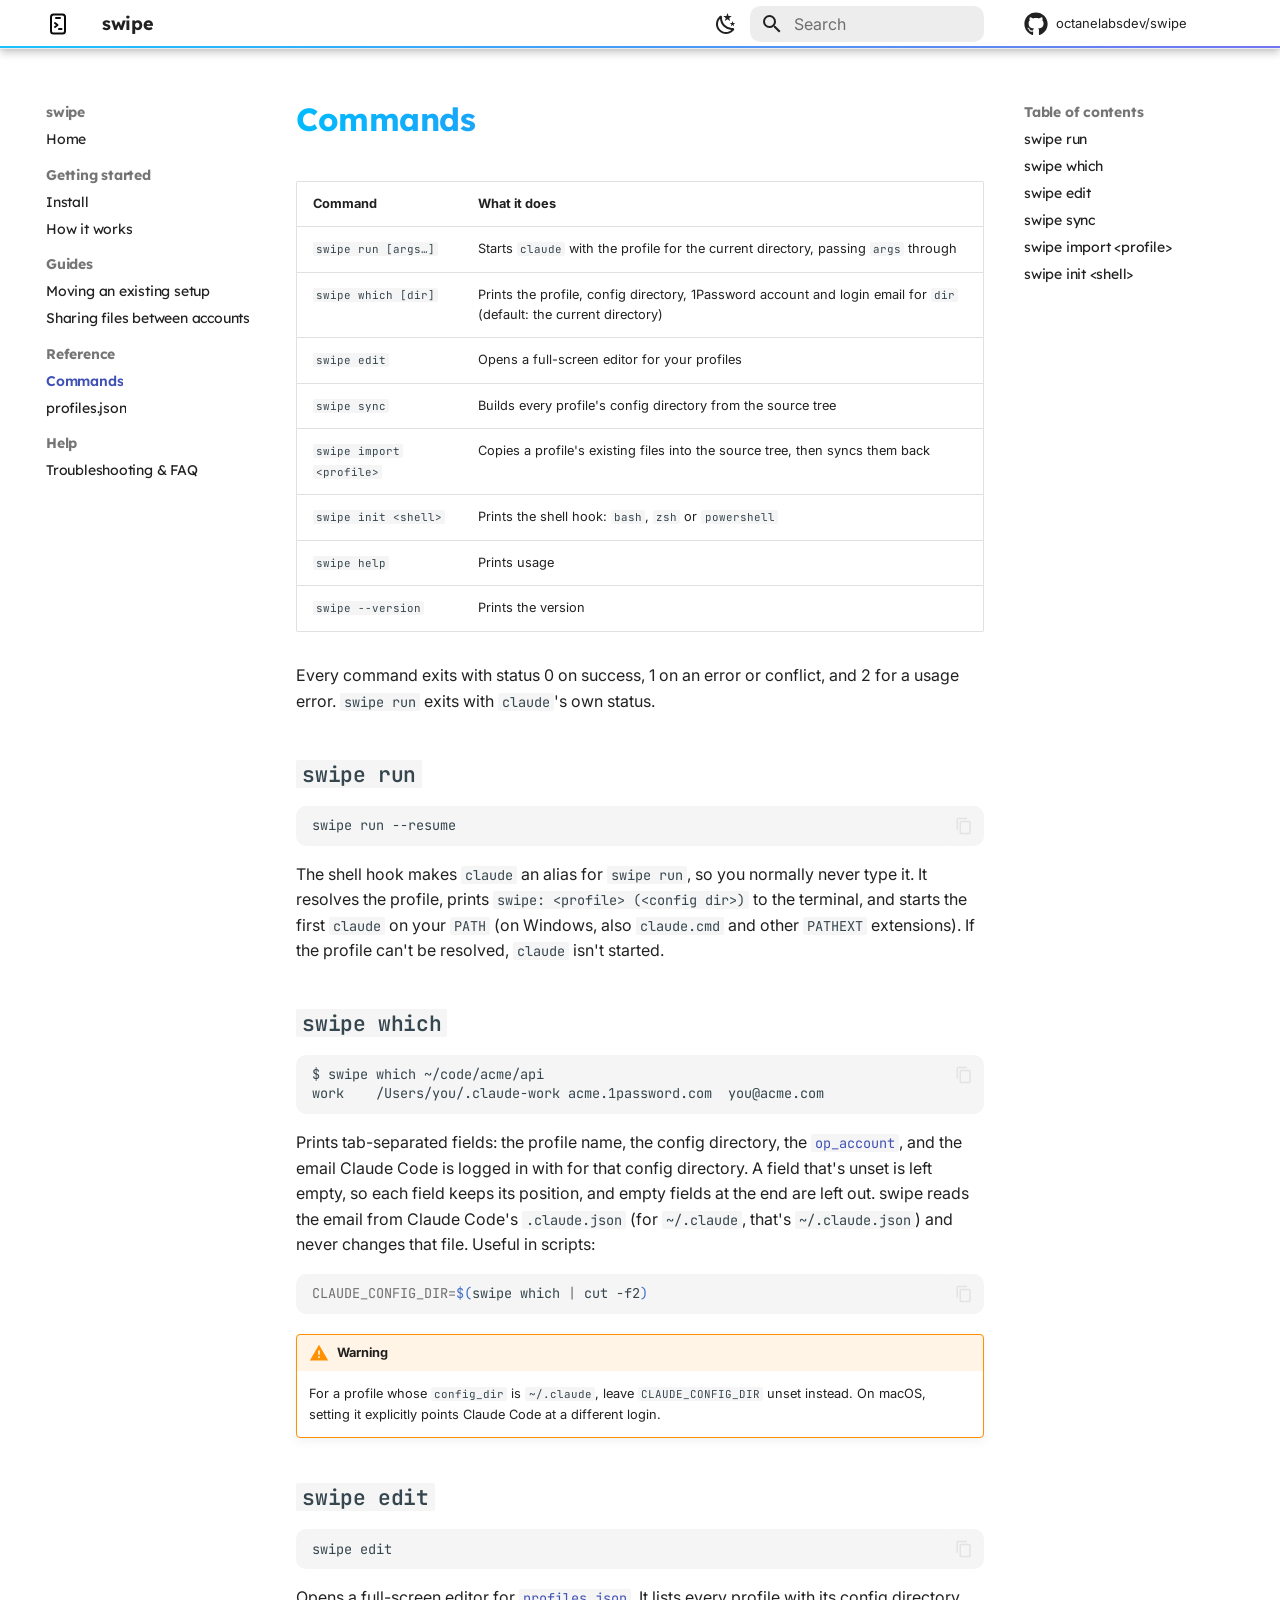
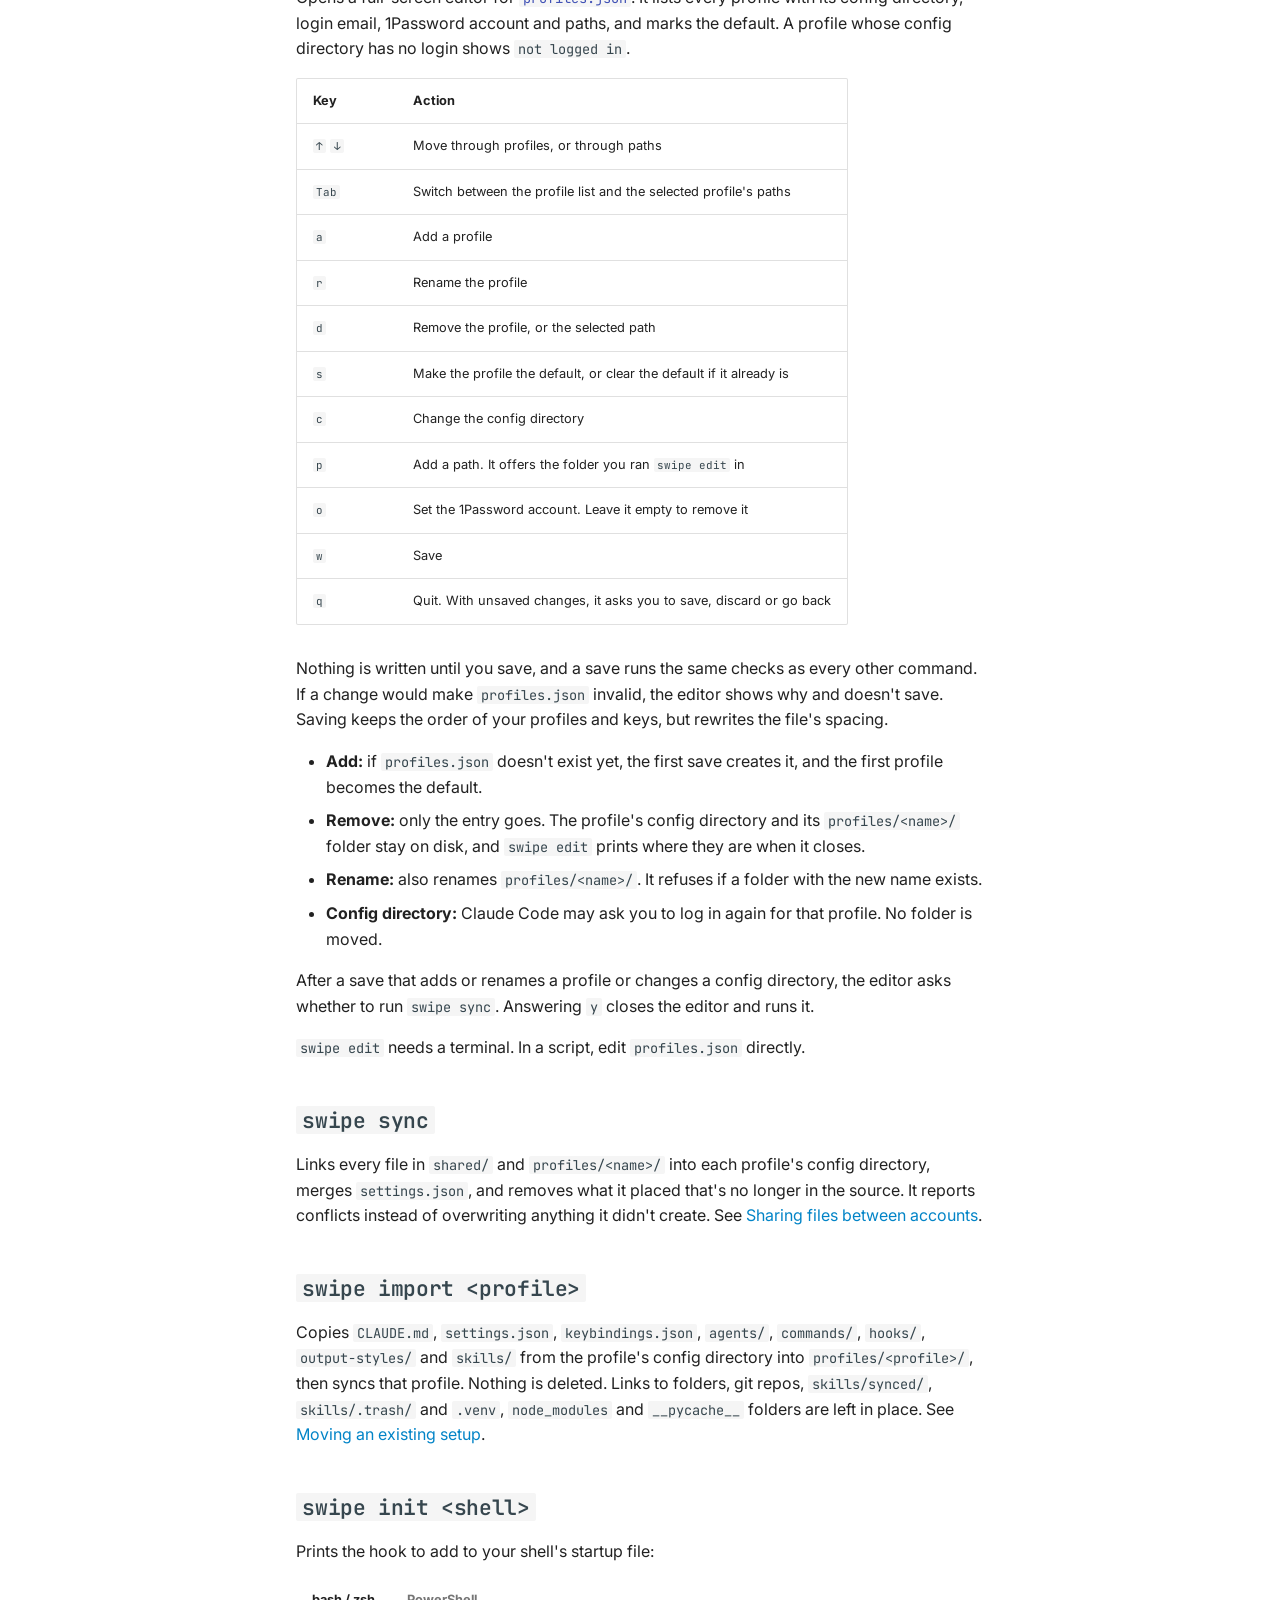
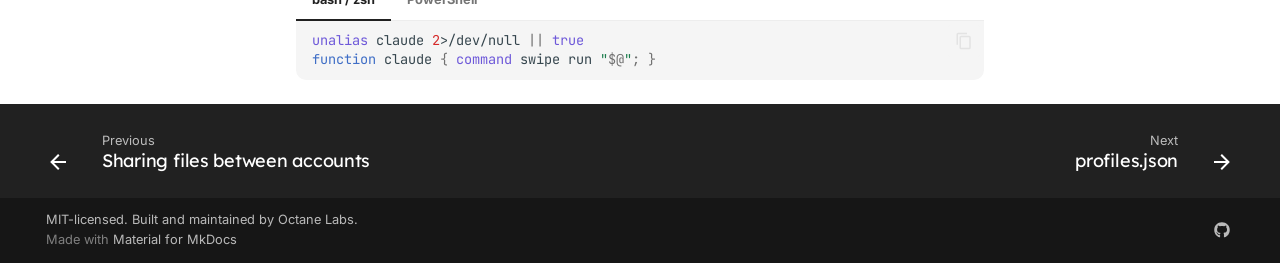
==== commit 11fc7fb0: "Deployed 7274ac5 with MkDocs version: 1.6.1" ====
--- a/commands/index.html
+++ b/commands/index.html
@@ -655,6 +655,17 @@
 </li>
       
         <li class="md-nav__item">
+  <a href="#swipe-edit" class="md-nav__link">
+    <span class="md-ellipsis">
+      
+        swipe edit
+      
+    </span>
+  </a>
+  
+</li>
+      
+        <li class="md-nav__item">
   <a href="#swipe-sync" class="md-nav__link">
     <span class="md-ellipsis">
       
@@ -867,6 +878,17 @@
 </li>
       
         <li class="md-nav__item">
+  <a href="#swipe-edit" class="md-nav__link">
+    <span class="md-ellipsis">
+      
+        swipe edit
+      
+    </span>
+  </a>
+  
+</li>
+      
+        <li class="md-nav__item">
   <a href="#swipe-sync" class="md-nav__link">
     <span class="md-ellipsis">
       
@@ -934,7 +956,11 @@
 </tr>
 <tr>
 <td><code>swipe which [dir]</code></td>
-<td>Prints the profile and config directory for <code>dir</code> (default: the current directory)</td>
+<td>Prints the profile, config directory, 1Password account and login email for <code>dir</code> (default: the current directory)</td>
+</tr>
+<tr>
+<td><code>swipe edit</code></td>
+<td>Opens a full-screen editor for your profiles</td>
 </tr>
 <tr>
 <td><code>swipe sync</code></td>
@@ -969,9 +995,13 @@
 profile can't be resolved, <code>claude</code> isn't started.</p>
 <h2 id="swipe-which"><code>swipe which</code><a class="headerlink" href="#swipe-which" title="Permanent link">&para;</a></h2>
 <div class="highlight"><pre><span></span><code><a id="__codelineno-1-1" name="__codelineno-1-1" href="#__codelineno-1-1"></a>$<span class="w"> </span>swipe<span class="w"> </span>which<span class="w"> </span>~/code/acme/api
-<a id="__codelineno-1-2" name="__codelineno-1-2" href="#__codelineno-1-2"></a>work<span class="w">    </span>/Users/you/.claude-work
+<a id="__codelineno-1-2" name="__codelineno-1-2" href="#__codelineno-1-2"></a>work<span class="w">    </span>/Users/you/.claude-work<span class="w"> </span>acme.1password.com<span class="w">  </span>you@acme.com
 </code></pre></div>
-<p>Prints the profile name and config directory, separated by a tab. Useful in scripts:</p>
+<p>Prints tab-separated fields: the profile name, the config directory, the
+<a href="../configuration/#op_account"><code>op_account</code></a>, and the email Claude Code is logged in with for that
+config directory. A field that's unset is left empty, so each field keeps its position, and empty
+fields at the end are left out. swipe reads the email from Claude Code's <code>.claude.json</code> (for
+<code>~/.claude</code>, that's <code>~/.claude.json</code>) and never changes that file. Useful in scripts:</p>
 <div class="highlight"><pre><span></span><code><a id="__codelineno-2-1" name="__codelineno-2-1" href="#__codelineno-2-1"></a><span class="nv">CLAUDE_CONFIG_DIR</span><span class="o">=</span><span class="k">$(</span>swipe<span class="w"> </span>which<span class="w"> </span><span class="p">|</span><span class="w"> </span>cut<span class="w"> </span>-f2<span class="k">)</span>
 </code></pre></div>
 <div class="admonition warning">
@@ -979,6 +1009,81 @@
 <p>For a profile whose <code>config_dir</code> is <code>~/.claude</code>, leave <code>CLAUDE_CONFIG_DIR</code> unset instead. On
 macOS, setting it explicitly points Claude Code at a different login.</p>
 </div>
+<h2 id="swipe-edit"><code>swipe edit</code><a class="headerlink" href="#swipe-edit" title="Permanent link">&para;</a></h2>
+<div class="highlight"><pre><span></span><code><a id="__codelineno-3-1" name="__codelineno-3-1" href="#__codelineno-3-1"></a>swipe<span class="w"> </span>edit
+</code></pre></div>
+<p>Opens a full-screen editor for <a href="../configuration/"><code>profiles.json</code></a>. It lists every profile with its
+config directory, login email, 1Password account and paths, and marks the default. A profile
+whose config directory has no login shows <code>not logged in</code>.</p>
+<table>
+<thead>
+<tr>
+<th>Key</th>
+<th>Action</th>
+</tr>
+</thead>
+<tbody>
+<tr>
+<td><code>↑</code> <code>↓</code></td>
+<td>Move through profiles, or through paths</td>
+</tr>
+<tr>
+<td><code>Tab</code></td>
+<td>Switch between the profile list and the selected profile's paths</td>
+</tr>
+<tr>
+<td><code>a</code></td>
+<td>Add a profile</td>
+</tr>
+<tr>
+<td><code>r</code></td>
+<td>Rename the profile</td>
+</tr>
+<tr>
+<td><code>d</code></td>
+<td>Remove the profile, or the selected path</td>
+</tr>
+<tr>
+<td><code>s</code></td>
+<td>Make the profile the default, or clear the default if it already is</td>
+</tr>
+<tr>
+<td><code>c</code></td>
+<td>Change the config directory</td>
+</tr>
+<tr>
+<td><code>p</code></td>
+<td>Add a path. It offers the folder you ran <code>swipe edit</code> in</td>
+</tr>
+<tr>
+<td><code>o</code></td>
+<td>Set the 1Password account. Leave it empty to remove it</td>
+</tr>
+<tr>
+<td><code>w</code></td>
+<td>Save</td>
+</tr>
+<tr>
+<td><code>q</code></td>
+<td>Quit. With unsaved changes, it asks you to save, discard or go back</td>
+</tr>
+</tbody>
+</table>
+<p>Nothing is written until you save, and a save runs the same checks as every other command. If a
+change would make <code>profiles.json</code> invalid, the editor shows why and doesn't save. Saving keeps the
+order of your profiles and keys, but rewrites the file's spacing.</p>
+<ul>
+<li><strong>Add:</strong> if <code>profiles.json</code> doesn't exist yet, the first save creates it, and the first profile
+  becomes the default.</li>
+<li><strong>Remove:</strong> only the entry goes. The profile's config directory and its <code>profiles/&lt;name&gt;/</code>
+  folder stay on disk, and <code>swipe edit</code> prints where they are when it closes.</li>
+<li><strong>Rename:</strong> also renames <code>profiles/&lt;name&gt;/</code>. It refuses if a folder with the new name exists.</li>
+<li><strong>Config directory:</strong> Claude Code may ask you to log in again for that profile. No folder is
+  moved.</li>
+</ul>
+<p>After a save that adds or renames a profile or changes a config directory, the editor asks
+whether to run <code>swipe sync</code>. Answering <code>y</code> closes the editor and runs it.</p>
+<p><code>swipe edit</code> needs a terminal. In a script, edit <code>profiles.json</code> directly.</p>
 <h2 id="swipe-sync"><code>swipe sync</code><a class="headerlink" href="#swipe-sync" title="Permanent link">&para;</a></h2>
 <p>Links every file in <code>shared/</code> and <code>profiles/&lt;name&gt;/</code> into each profile's config directory, merges
 <code>settings.json</code>, and removes what it placed that's no longer in the source. It reports conflicts
@@ -994,13 +1099,13 @@
 <div class="tabbed-set tabbed-alternate" data-tabs="1:2"><input checked="checked" id="__tabbed_1_1" name="__tabbed_1" type="radio" /><input id="__tabbed_1_2" name="__tabbed_1" type="radio" /><div class="tabbed-labels"><label for="__tabbed_1_1">bash / zsh</label><label for="__tabbed_1_2">PowerShell</label></div>
 <div class="tabbed-content">
 <div class="tabbed-block">
-<div class="highlight"><pre><span></span><code><a id="__codelineno-3-1" name="__codelineno-3-1" href="#__codelineno-3-1"></a><span class="nb">unalias</span><span class="w"> </span>claude<span class="w"> </span><span class="m">2</span>&gt;/dev/null<span class="w"> </span><span class="o">||</span><span class="w"> </span><span class="nb">true</span>
-<a id="__codelineno-3-2" name="__codelineno-3-2" href="#__codelineno-3-2"></a><span class="k">function</span><span class="w"> </span>claude<span class="w"> </span><span class="o">{</span><span class="w"> </span><span class="nb">command</span><span class="w"> </span>swipe<span class="w"> </span>run<span class="w"> </span><span class="s2">"</span><span class="nv">$@</span><span class="s2">"</span><span class="p">;</span><span class="w"> </span><span class="o">}</span>
+<div class="highlight"><pre><span></span><code><a id="__codelineno-4-1" name="__codelineno-4-1" href="#__codelineno-4-1"></a><span class="nb">unalias</span><span class="w"> </span>claude<span class="w"> </span><span class="m">2</span>&gt;/dev/null<span class="w"> </span><span class="o">||</span><span class="w"> </span><span class="nb">true</span>
+<a id="__codelineno-4-2" name="__codelineno-4-2" href="#__codelineno-4-2"></a><span class="k">function</span><span class="w"> </span>claude<span class="w"> </span><span class="o">{</span><span class="w"> </span><span class="nb">command</span><span class="w"> </span>swipe<span class="w"> </span>run<span class="w"> </span><span class="s2">"</span><span class="nv">$@</span><span class="s2">"</span><span class="p">;</span><span class="w"> </span><span class="o">}</span>
 </code></pre></div>
 </div>
 <div class="tabbed-block">
-<div class="highlight"><pre><span></span><code><a id="__codelineno-4-1" name="__codelineno-4-1" href="#__codelineno-4-1"></a><span class="nb">Remove-Item</span> <span class="k">Alias</span><span class="p">:</span><span class="n">claude</span> <span class="n">-ErrorAction</span> <span class="n">SilentlyContinue</span>
-<a id="__codelineno-4-2" name="__codelineno-4-2" href="#__codelineno-4-2"></a><span class="k">function</span> <span class="n">claude</span> <span class="p">{</span> <span class="n">swipe</span> <span class="n">run</span> <span class="nv">@args</span> <span class="p">}</span>
+<div class="highlight"><pre><span></span><code><a id="__codelineno-5-1" name="__codelineno-5-1" href="#__codelineno-5-1"></a><span class="nb">Remove-Item</span> <span class="k">Alias</span><span class="p">:</span><span class="n">claude</span> <span class="n">-ErrorAction</span> <span class="n">SilentlyContinue</span>
+<a id="__codelineno-5-2" name="__codelineno-5-2" href="#__codelineno-5-2"></a><span class="k">function</span> <span class="n">claude</span> <span class="p">{</span> <span class="n">swipe</span> <span class="n">run</span> <span class="nv">@args</span> <span class="p">}</span>
 </code></pre></div>
 </div>
 </div>
